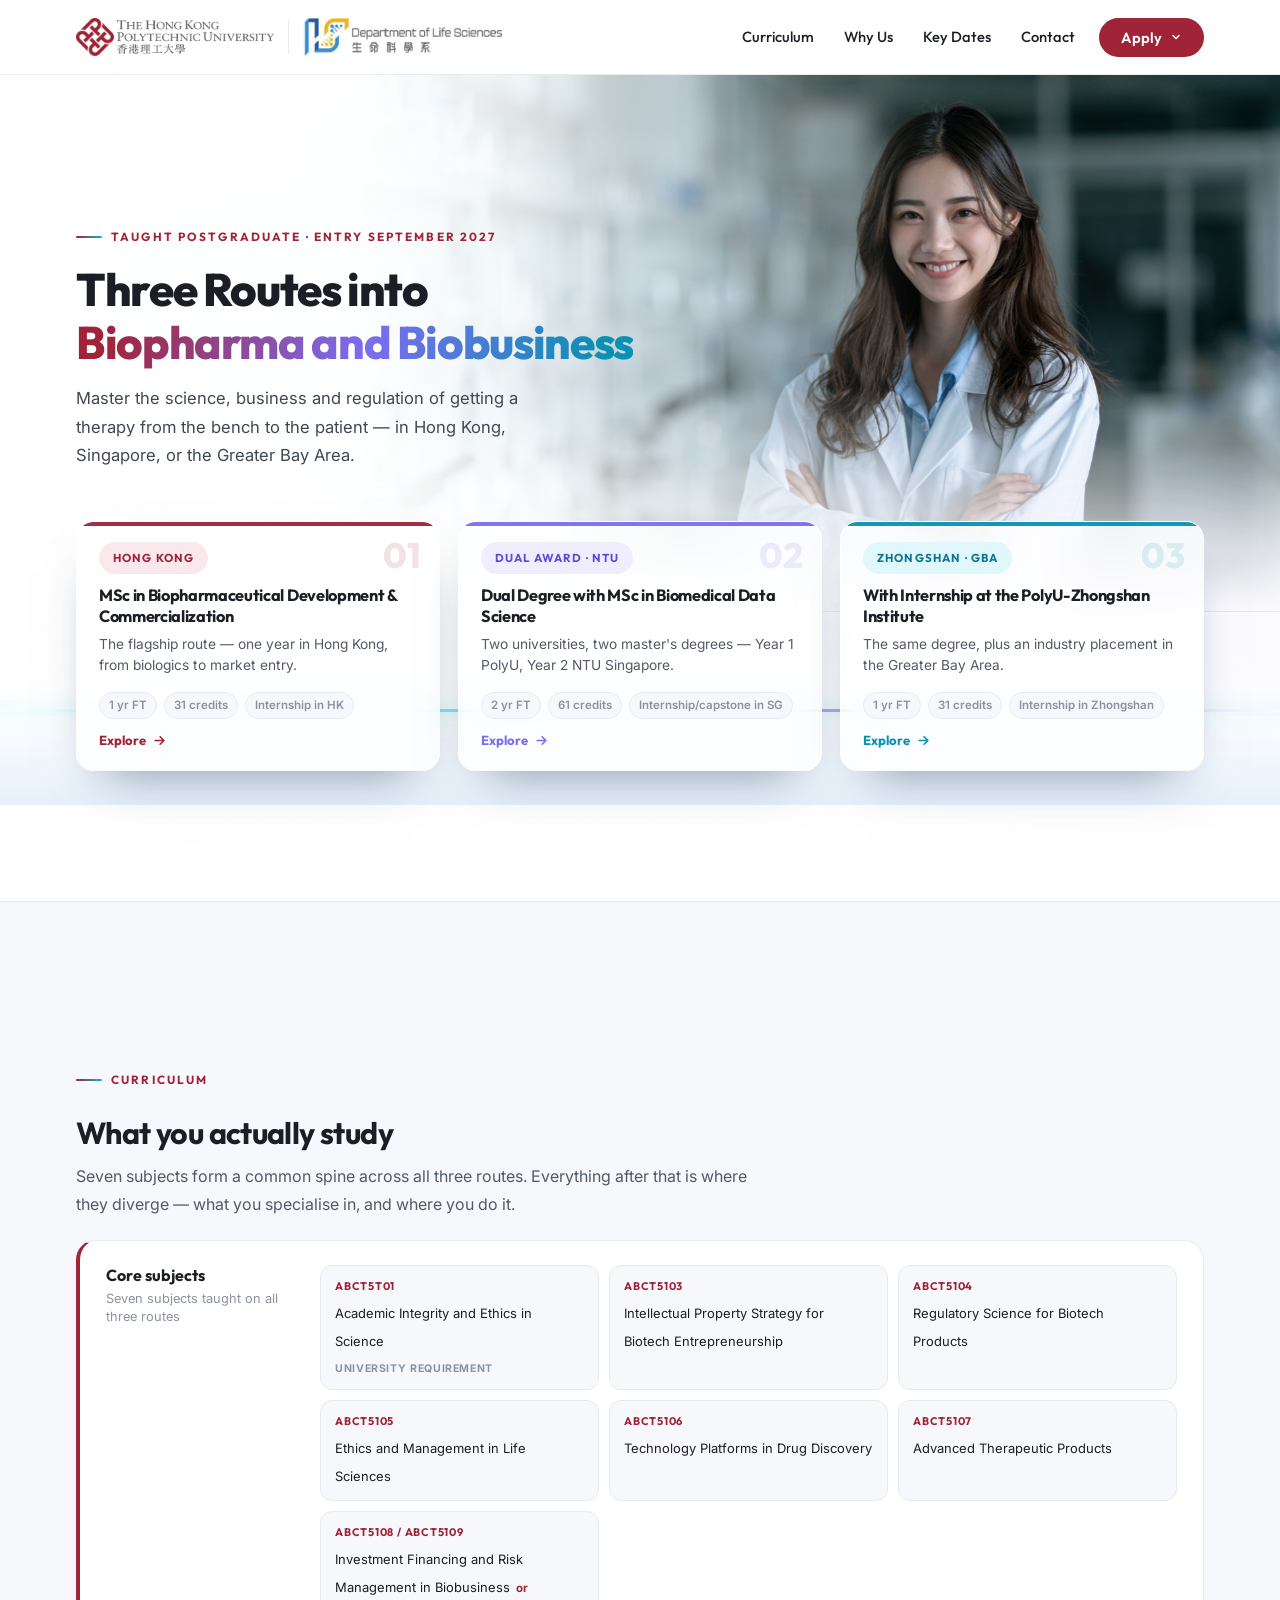
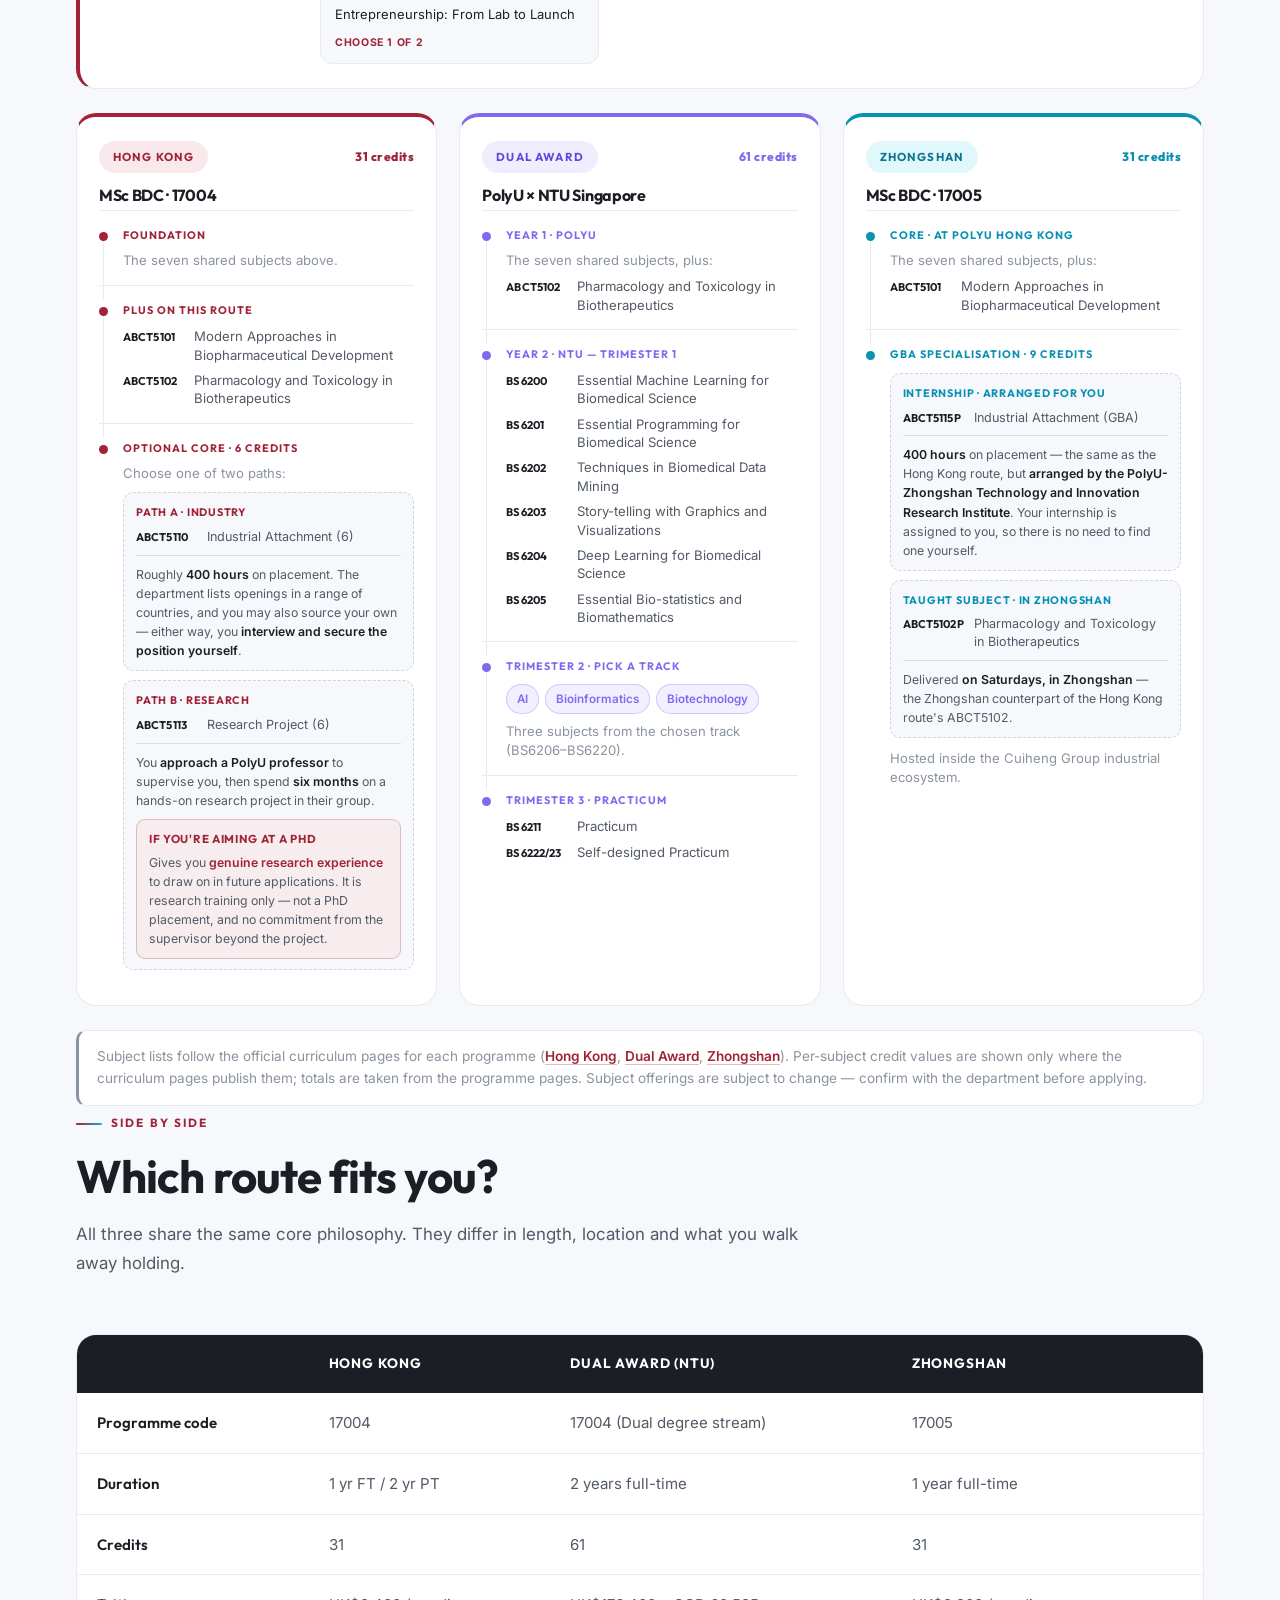
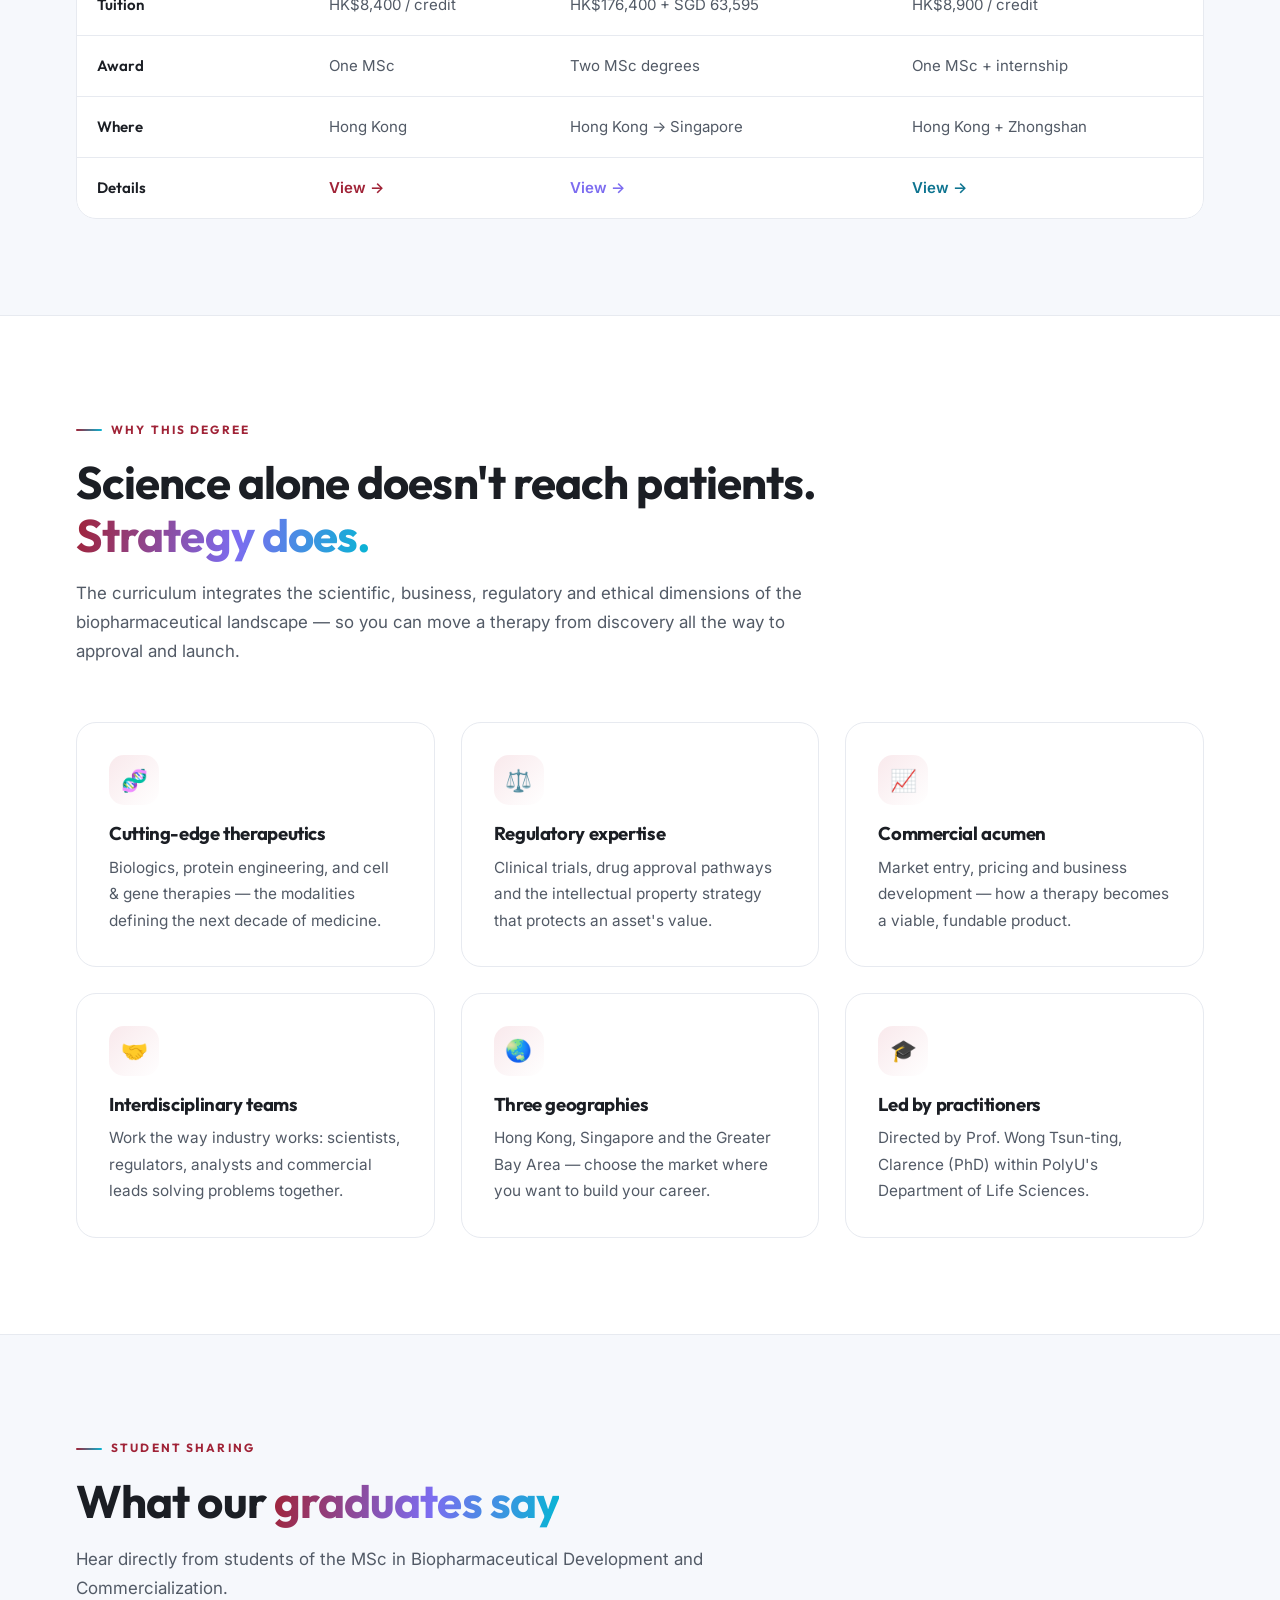
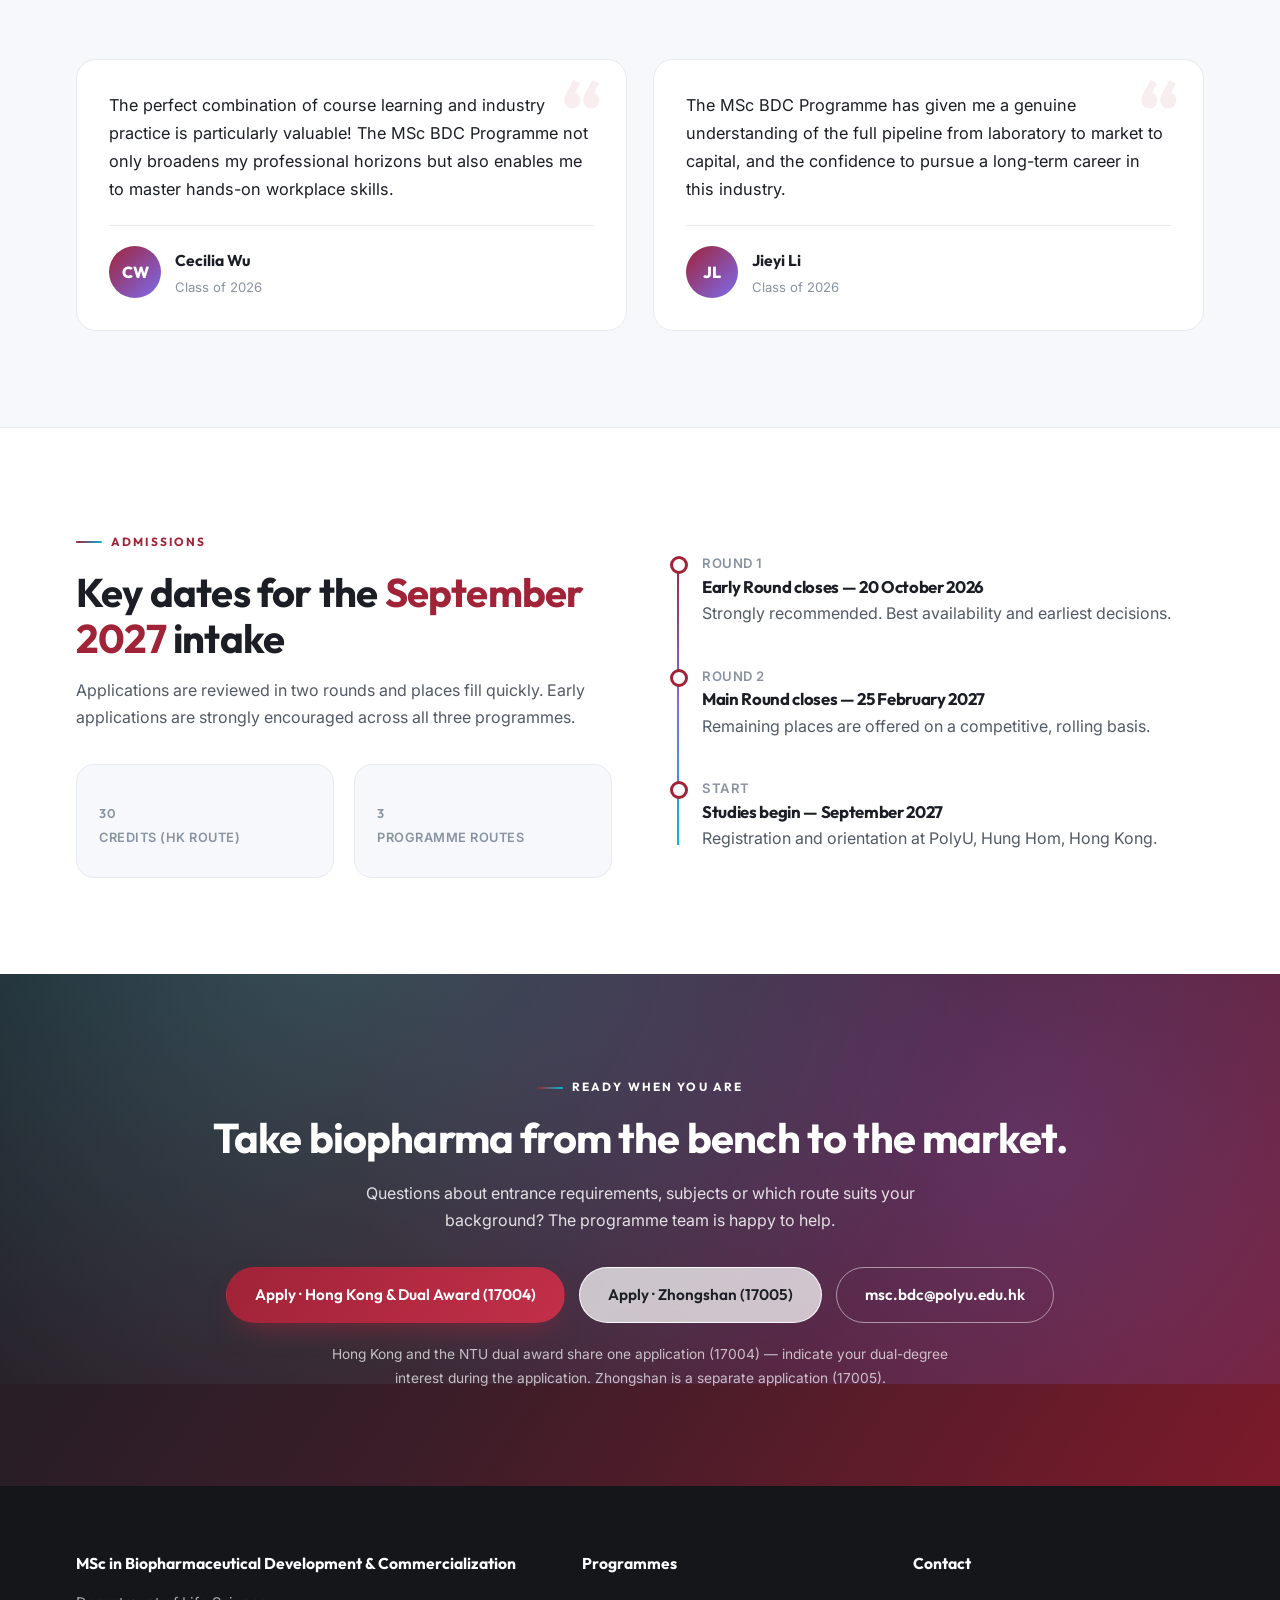
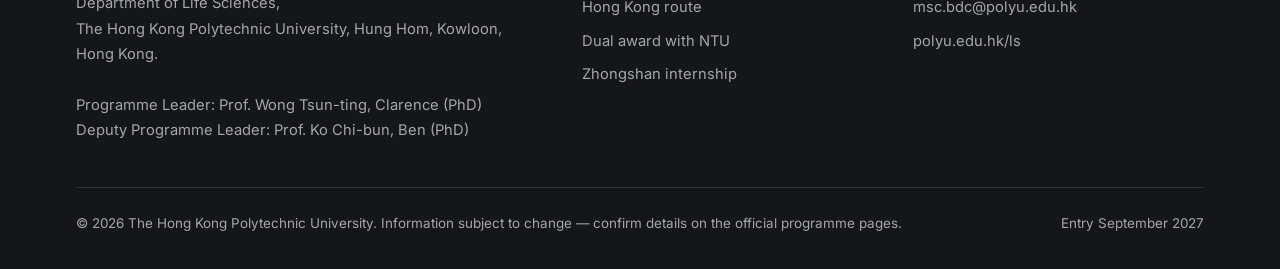
==== index.html @ a771def9 "Add student sharing / testimonials section below Why This Degree" ====
﻿<!DOCTYPE html>
<html lang="en">
<head>
<meta charset="UTF-8" />
<meta name="viewport" content="width=device-width, initial-scale=1.0" />
<title>MSc Biopharmaceutical Development &amp; Commercialization | PolyU</title>
<meta name="description" content="Three Master of Science routes in Biopharmaceutical Development and Commercialization at PolyU — Hong Kong, the NTU Singapore dual award, and the Zhongshan internship stream." />
<link rel="stylesheet" href="assets/theme.css" />
<style>
  /* ============================================================
     PHOTO STAGE — she is the hero; the lab is her real background
     ============================================================ */
  .stage{
    position:relative;overflow:hidden;background:#fff;
    min-height:min(calc(100vh - 74px),900px);
    display:flex;flex-direction:column;justify-content:space-between;
  }

  /* --- the photograph, on a perspective stage ---
     Width-bound rather than height-bound, so she sits back in the frame
     instead of filling it; anchored to the top so her head is never cropped,
     and the lower edge is masked into white where the bench sits. */
  .photo-wrap{position:absolute;inset:0;z-index:0;overflow:hidden;perspective:1500px}
  .photo-inner{
    position:absolute;right:-2%;left:auto;top:0;
    width:72%;min-width:0;                 /* narrower than the stage → she sits back */
    aspect-ratio:1456/816;
    transform-origin:top right;
    /* Two masks intersected: fade out at the bottom AND at the left edge, so
       the photo dissolves into the page instead of showing a cut line.
       mask-composite must be intersect — the default (add) would union them
       and produce no fade at all. */
    -webkit-mask-image:
      linear-gradient(180deg,#000 58%,rgba(0,0,0,0) 100%),
      linear-gradient(90deg,rgba(0,0,0,0) 0%,rgba(0,0,0,.55) 14%,#000 28%);
    -webkit-mask-composite:source-in;
    mask-image:
      linear-gradient(180deg,#000 58%,rgba(0,0,0,0) 100%),
      linear-gradient(90deg,rgba(0,0,0,0) 0%,rgba(0,0,0,.55) 14%,#000 28%);
    mask-composite:intersect;
    will-change:transform;
  }
  .photo{width:100%;height:100%;object-fit:cover;object-position:center top;display:block}

  /* legibility scrims — light on the left where the copy sits */
  .scrim-x{
    position:absolute;inset:0;z-index:1;pointer-events:none;
    background:linear-gradient(96deg,
      rgba(255,255,255,.97) 0%, rgba(255,255,255,.92) 22%,
      rgba(255,255,255,.66) 40%, rgba(255,255,255,.20) 56%,
      rgba(255,255,255,0) 70%);
  }
  .scrim-y{
    position:absolute;left:0;right:0;bottom:0;height:52%;z-index:1;pointer-events:none;
    background:linear-gradient(180deg,rgba(255,255,255,0),rgba(255,255,255,.62) 48%,rgba(255,255,255,.94) 88%);
  }
  /* faint colour wash to tie the photo to the brand palette */
  .tint{
    position:absolute;inset:0;z-index:1;pointer-events:none;mix-blend-mode:multiply;opacity:.30;
    background:radial-gradient(60% 70% at 12% 25%,rgba(103,232,249,.40),transparent 65%),
               radial-gradient(55% 65% at 88% 78%,rgba(124,108,240,.32),transparent 62%);
  }

  /* --- headline, left of frame --- */
  .stage-inner{position:relative;z-index:4;width:100%}
  .stage-head{max-width:670px;padding:48px 0 0}
  .stage-head h1{
    font-size:clamp(1.8rem,3.7vw,2.85rem);font-weight:800;letter-spacing:-.03em;
    animation:riseUp .9s cubic-bezier(.2,.8,.3,1) both;
  }
  .stage-head h1 em{
    font-style:normal;
    background:linear-gradient(100deg,var(--red) 5%,var(--violet) 52%,#0891B2 95%);
    -webkit-background-clip:text;background-clip:text;color:transparent;
  }
  .stage-head p{
    margin-top:16px;max-width:470px;font-size:1.04rem;color:#3F4854;
    animation:riseUp .9s cubic-bezier(.2,.8,.3,1) .12s both;
  }
  .stage-head .kicker{animation:riseUp .9s cubic-bezier(.2,.8,.3,1) both}
  @keyframes riseUp{from{opacity:0;transform:translateY(26px)}to{opacity:1;transform:none}}

  /* --- the bench + the three programmes --- */
  .bench-zone{position:relative;z-index:4;padding-bottom:34px}
  .bench{
    position:absolute;left:-6%;right:-6%;bottom:0;height:96px;z-index:-1;
    background:linear-gradient(180deg,rgba(255,255,255,.55),rgba(226,238,250,.85));
    border-top:1.5px solid rgba(255,255,255,.95);
    backdrop-filter:blur(6px);
  }
  .bench::before{
    content:"";position:absolute;left:0;right:0;top:-1.5px;height:3px;
    background:linear-gradient(90deg,transparent,rgba(103,232,249,.85),rgba(124,108,240,.6),transparent);
    box-shadow:0 0 18px rgba(103,232,249,.6);
  }

  .rail{display:grid;grid-template-columns:repeat(3,1fr);gap:18px}
  .prog{
    position:relative;display:block;padding:20px 22px 18px;border-radius:18px;
    background:rgba(255,255,255,.80);backdrop-filter:blur(18px) saturate(160%);
    border:1.5px solid rgba(255,255,255,.9);
    box-shadow:0 24px 50px -28px rgba(20,45,85,.6);
    transition:transform .38s cubic-bezier(.2,.8,.3,1),box-shadow .38s,border-color .38s,background .38s;
    overflow:hidden;
  }
  .prog::before{content:"";position:absolute;left:0;right:0;top:0;height:4px;background:var(--accent);opacity:.95}
  .prog::after{
    content:"";position:absolute;inset:0;opacity:0;transition:opacity .38s;
    background:radial-gradient(120% 90% at 50% 0%,color-mix(in srgb,var(--accent) 15%,transparent),transparent 70%);
  }
  .prog:hover{transform:translateY(-12px);background:rgba(255,255,255,.97);border-color:var(--accent);box-shadow:0 40px 64px -30px rgba(20,45,85,.65)}
  .prog:hover::after{opacity:1}
  .prog:focus-visible{outline:3px solid var(--accent);outline-offset:3px}
  .prog .no{position:absolute;right:18px;top:16px;font-family:var(--head);font-weight:800;font-size:2.2rem;color:var(--accent);opacity:.13;line-height:1}
  .prog h3{font-size:1.02rem;margin:11px 0 7px;line-height:1.3;position:relative;z-index:2}
  .prog p{font-size:.86rem;color:var(--body);line-height:1.55;position:relative;z-index:2}
  .prog .foot{margin-top:15px;display:flex;align-items:center;justify-content:space-between;gap:10px;flex-wrap:wrap;position:relative;z-index:2}
  .prog .meta{display:flex;gap:7px;flex-wrap:wrap;font-size:.72rem;color:var(--muted);font-weight:600}
  .prog .meta span{background:rgba(246,248,252,.9);border:1px solid var(--line);padding:3px 9px;border-radius:100px}
  .prog .go{display:inline-flex;align-items:center;gap:6px;white-space:nowrap;font-family:var(--head);font-weight:700;font-size:.82rem;color:var(--accent)}
  .prog .go svg{width:15px;height:15px;transition:transform .3s}
  .prog:hover .go svg{transform:translateX(5px)}

  .hint{margin:14px 0 0;font-size:.8rem;color:#6C7684;letter-spacing:.04em}
  .hint b{color:var(--red);font-weight:600}

  /* ---------- below the fold ---------- */
  .band{background:var(--bg-soft);border-top:1px solid var(--line);border-bottom:1px solid var(--line)}
  .cmp{width:100%;border-collapse:separate;border-spacing:0;background:#fff;border:1px solid var(--line);border-radius:var(--radius);overflow:hidden}
  .cmp th,.cmp td{padding:17px 20px;text-align:left;font-size:.94rem;border-bottom:1px solid var(--line)}
  .cmp thead th{background:var(--ink);color:#fff;font-family:var(--head);font-size:.85rem;letter-spacing:.06em;text-transform:uppercase;border-bottom:none}
  .cmp tbody tr:last-child td{border-bottom:none}
  .cmp tbody tr:hover td{background:var(--bg-tint)}
  .cmp td:first-child,.cmp th:first-child{font-family:var(--head);font-weight:600;color:var(--ink)}
  .cmp-scroll{overflow-x:auto;border-radius:var(--radius);-webkit-overflow-scrolling:touch}
  .scroll-hint{display:none;margin-top:10px;font-size:.78rem;color:var(--muted);text-align:right}
  @media(max-width:700px){
    .scroll-hint{display:block}
    .cmp th,.cmp td{padding:12px 14px;font-size:.83rem}
    .cmp thead th{font-size:.7rem}
    /* first column stays put while the rest scrolls, so the row label is
       never lost off-screen — the single biggest fix for a horizontally
       scrolling table on a phone */
    .cmp td:first-child,.cmp th:first-child{
      position:sticky;left:0;z-index:1;
      background:var(--bg-soft);
      box-shadow:2px 0 8px -3px rgba(20,30,60,.18);
    }
    .cmp thead th:first-child{background:var(--ink)}
  }

  /* ---------- curriculum comparison ---------- */
  .curr-head{margin:64px 0 22px;max-width:700px}
  .curr-head h3{font-size:clamp(1.4rem,2.6vw,1.9rem);margin-top:10px}
  .curr-head p{margin-top:12px;color:var(--body);font-size:1rem}

  .spine{
    background:#fff;border:1px solid var(--line);border-left:4px solid var(--red);
    border-radius:var(--radius);padding:24px 26px;margin-bottom:24px;
    display:grid;grid-template-columns:190px 1fr;gap:24px;align-items:start;
  }
  .spine-label b{display:block;font-family:var(--head);font-size:1rem;color:var(--ink);line-height:1.25}
  .spine-label span{display:block;margin-top:5px;font-size:.8rem;color:var(--muted);line-height:1.4}
  .chips{display:grid;grid-template-columns:repeat(3,1fr);gap:10px}
  .chip{background:var(--bg-soft);border:1px solid var(--line);border-radius:12px;padding:11px 14px;transition:.22s}
  .chip:hover{border-color:var(--red);background:#fff}
  .chip b{display:block;font-family:var(--head);font-size:.69rem;letter-spacing:.07em;color:var(--red);margin-bottom:3px}
  .chip span{font-size:.81rem;line-height:1.4;color:var(--ink)}
  .chip i{display:block;margin-top:6px;font-style:normal;font-size:.66rem;font-weight:700;letter-spacing:.06em;text-transform:uppercase;color:var(--muted)}
  .chip i.pick{color:var(--red)}
  .chip .or{font-style:normal;font-weight:700;color:var(--red);font-size:.72rem;letter-spacing:.03em;margin:0 2px}

  .curr{display:grid;grid-template-columns:repeat(3,1fr);gap:22px}
  .currcol{
    background:#fff;border:1px solid var(--line);border-top:4px solid var(--c);
    border-radius:var(--radius);padding:24px 22px 20px;display:flex;flex-direction:column;
    transition:transform .35s cubic-bezier(.2,.8,.3,1),box-shadow .35s;
  }
  .currcol:hover{transform:translateY(-4px);box-shadow:var(--shadow)}
  .currcol .top{display:flex;align-items:center;justify-content:space-between;gap:10px}
  .currcol .cr{font-family:var(--head);font-weight:800;font-size:.76rem;color:var(--c);letter-spacing:.04em;white-space:nowrap}
  .currcol h4{font-size:1rem;margin:12px 0 4px;line-height:1.3}

  .blk{position:relative;padding:15px 0 15px 24px;border-top:1px solid var(--line)}
  .blk:first-of-type{border-top:none;padding-top:16px}
  .blk::before{content:"";position:absolute;left:0;top:21px;width:9px;height:9px;border-radius:50%;background:var(--c);z-index:2}
  .blk::after{content:"";position:absolute;left:4px;top:30px;bottom:-15px;width:1px;background:var(--line)}
  .blk:last-of-type::after{display:none}
  .blk .tag{display:block;font-family:var(--head);font-size:.68rem;font-weight:700;letter-spacing:.09em;text-transform:uppercase;color:var(--c);margin-bottom:7px}
  .blk .muted{font-size:.82rem;color:var(--muted);line-height:1.45}

  .subj{list-style:none;display:flex;flex-direction:column;gap:7px}
  .subj li{font-size:.82rem;line-height:1.4;color:var(--body);display:flex;gap:9px;align-items:baseline}
  .subj li code{font-family:var(--head);font-weight:700;font-size:.7rem;color:var(--ink);flex:none;min-width:62px;letter-spacing:.01em}
  .subj li .sub{display:block;margin-top:4px;font-size:.75rem;line-height:1.45;color:var(--muted)}
  .subj li .sub b{color:var(--c);font-weight:700}

  .opt{background:var(--bg-soft);border:1px dashed #CBD5E4;border-radius:10px;padding:10px 12px;margin-top:9px}
  .opt em{display:block;font-style:normal;font-family:var(--head);font-weight:700;font-size:.68rem;letter-spacing:.07em;text-transform:uppercase;color:var(--c);margin-bottom:6px}
  .opt .subj li{font-size:.79rem}
  .optinfo{
    margin-top:9px;padding-top:9px;border-top:1px solid rgba(203,213,228,.7);
    font-size:.77rem;line-height:1.55;color:var(--body);
  }
  .optinfo b{color:var(--ink);font-weight:600}
  /* highlighted callout inside an option box */
  .optinfo.phd{
    border-top:none;margin-top:9px;padding:10px 12px;border-radius:9px;
    background:color-mix(in srgb,var(--c) 8%,#fff);
    border:1px solid color-mix(in srgb,var(--c) 26%,transparent);
  }
  .optinfo.phd b{color:var(--c)}
  .optinfo.phd .lead-in{
    display:block;font-family:var(--head);font-weight:700;font-size:.72rem;
    letter-spacing:.06em;text-transform:uppercase;color:var(--c);margin-bottom:5px;
  }

  .track{display:flex;flex-wrap:wrap;gap:6px;margin-top:8px}
  .track span{font-size:.73rem;font-weight:600;padding:4px 10px;border-radius:100px;background:color-mix(in srgb,var(--c) 10%,#fff);border:1px solid color-mix(in srgb,var(--c) 30%,transparent);color:var(--c)}

  .src-note{
    margin-top:24px;font-size:.85rem;color:var(--muted);line-height:1.6;
    background:#fff;border:1px solid var(--line);border-left:3px solid var(--muted);
    border-radius:10px;padding:15px 18px;
  }
  .src-note a{color:var(--red);font-weight:600;border-bottom:1px solid rgba(160,35,55,.3)}
  .src-note a:hover{border-bottom-color:var(--red)}

  @media(max-width:980px){
    .curr{grid-template-columns:1fr}
    .spine{grid-template-columns:1fr;gap:16px}
    .chips{grid-template-columns:repeat(2,1fr)}
  }
  @media(max-width:560px){
    .chips{grid-template-columns:1fr}
    .spine{padding:20px 18px}
    .currcol{padding:20px 18px 18px}
  }

  /* On narrow screens the stage grows tall as the cards stack, so the photo
     stops being a full background and becomes a banner band at the top,
     with the copy and cards flowing beneath it on white. */
  @media(max-width:900px){
    /* .stage inherits the generic "section{padding:96px 0}" rule, which the
       desktop layout never needed to override because .photo-wrap spans the
       full height there. On mobile .photo-wrap becomes a fixed-height band
       and .stage-head's own padding-top:calc(54vh + 20px) is tuned to sit
       flush under it — the inherited 96px padding-top just adds a stray gap
       on top of that math, so it's zeroed here (mobile-only; desktop untouched). */
    .stage{min-height:0;background:#fff;padding-top:0;padding-bottom:12px;display:block}
    .photo-wrap{inset:0 0 auto 0;height:54vh}
    .photo-inner{width:auto;min-width:0;height:100%;right:-29%;left:auto;top:0}  /* keeps her face centred */
    .tint{height:54vh;opacity:.22}
    .scrim-x{
      height:54vh;
      background:linear-gradient(180deg,
        rgba(255,255,255,.42) 0%, rgba(255,255,255,.10) 26%,
        rgba(255,255,255,.55) 74%, rgba(255,255,255,.96) 94%, #fff 100%);
    }
    .scrim-y{display:none}
    .stage-head{max-width:none;padding-top:calc(54vh + 20px)}
    .stage-head p{max-width:none}
    .bench-zone{padding-top:26px}
    .bench{display:none}
    .rail{grid-template-columns:1fr;gap:14px}
  }
  @media(max-width:560px){
    .photo-wrap{height:46vh}
    .tint,.scrim-x{height:46vh}
    .stage-head{padding-top:calc(46vh + 18px)}
    .photo-inner{right:-31%}
  }

  /* ---------- student sharing / testimonials ---------- */
  .testi{
    background:#fff;border:1px solid var(--line);border-radius:var(--radius);
    padding:32px;position:relative;overflow:hidden;
    transition:transform .35s cubic-bezier(.2,.8,.3,1),box-shadow .35s;
  }
  .testi:hover{transform:translateY(-6px);box-shadow:var(--shadow)}
  .testi-quote{
    position:absolute;top:10px;right:24px;font-family:var(--head);font-size:5rem;font-weight:800;
    line-height:1;color:var(--red);opacity:.08;pointer-events:none;
  }
  .testi blockquote{
    position:relative;z-index:1;margin:0;font-size:1.02rem;line-height:1.7;color:var(--ink);font-style:normal;
  }
  .testi figcaption{
    margin:22px 0 0;padding-top:20px;border-top:1px solid var(--line);
    display:flex;align-items:center;gap:14px;
  }
  .testi .avatar{
    width:52px;height:52px;border-radius:50%;flex:none;overflow:hidden;
    display:grid;place-items:center;font-family:var(--head);font-weight:800;font-size:1rem;color:#fff;
    background:linear-gradient(135deg,var(--red),var(--violet));
  }
  .testi .avatar img{width:100%;height:100%;object-fit:cover;display:block}
  .testi .who b{display:block;font-family:var(--head);font-size:.98rem;color:var(--ink);font-weight:700}
  .testi .who small{display:block;font-size:.82rem;color:var(--muted);margin-top:2px}
  @media(max-width:480px){
    .testi{padding:24px 20px}
    .testi-quote{font-size:3.6rem}
  }
</style>
</head>
<body>

<!-- ================= NAV ================= -->
<header class="nav">
  <div class="wrap nav-inner">
    <div class="brand">
      <a href="https://www.polyu.edu.hk/" target="_blank" rel="noopener"
         aria-label="The Hong Kong Polytechnic University homepage">
        <img class="logo" src="assets/polyu-logo.png"
             alt="The Hong Kong Polytechnic University 香港理工大學"
             onerror="this.style.display='none';this.nextElementSibling.style.display='block'" />
        <span class="logo-fb" style="display:none">The Hong Kong<br>Polytechnic University</span>
      </a>
      <span class="rule-v"></span>
      <a class="ls-link" href="https://www.polyu.edu.hk/ls/" target="_blank" rel="noopener"
         aria-label="Department of Life Sciences homepage">
        <img class="logo-ls" src="assets/LS.png" alt="Department of Life Sciences 生命科學系"
             onerror="this.style.display='none';this.nextElementSibling.style.display='block'" />
        <span class="logo-fb" style="display:none">Department of<br>Life Sciences</span>
      </a>
    </div>
    <button class="burger" aria-label="Toggle menu" aria-expanded="false"><span></span><span></span><span></span></button>
    <nav class="nav-links">
      <a href="#compare">Curriculum</a>
      <a href="#programmes">Why Us</a>
      <a href="#dates">Key Dates</a>
      <a href="#contact">Contact</a>
      <div class="apply-wrap">
        <button class="apply-btn" aria-haspopup="true" aria-expanded="false">Apply
          <svg class="caret" width="12" height="12" viewBox="0 0 24 24" fill="none" stroke="currentColor" stroke-width="3" stroke-linecap="round" stroke-linejoin="round"><path d="M6 9l6 6 6-6"/></svg>
        </button>
        <div class="apply-menu">
          <div class="hd">Choose a programme to apply for</div>
          <a href="https://www.polyu.edu.hk/study/pg/tpg/2027/17004-mft-mpt" target="_blank" rel="noopener" style="--ac:#A02337">
            <b>Hong Kong</b>
            <span>The flagship one-year MSc, full-time or part-time.</span>
            <span class="code">17004 · MFT / MPT</span>
          </a>
          <a href="https://www.polyu.edu.hk/study/pg/tpg/2027/17004-mft-mpt" target="_blank" rel="noopener" style="--ac:#7C6CF0">
            <b>Dual Award with NTU Singapore</b>
            <span>Applied for under 17004 — state your interest in the dual degree during application.</span>
            <span class="code">17004 · Dual degree stream</span>
          </a>
          <a href="https://www.polyu.edu.hk/study/pg/tpg/2027/17005" target="_blank" rel="noopener" style="--ac:#0891B2">
            <b>Zhongshan internship</b>
            <span>Internship in the Greater Bay Area via the PolyU-Zhongshan Institute.</span>
            <span class="code">17005 · MFT</span>
          </a>
        </div>
      </div>
    </nav>
  </div>
</header>

<!-- ================= PHOTO STAGE ================= -->
<section class="stage">
  <div class="photo-wrap">
    <div class="photo-inner par-photo" id="photoLayer">
      <img class="photo" src="assets/scientist.png"
           alt="A scientist in a lab coat standing in a bright research laboratory" />
    </div>
  </div>
  <div class="tint"></div>
  <div class="scrim-x"></div>
  <div class="scrim-y"></div>

  <div class="wrap stage-inner">
    <div class="stage-head">
      <span class="kicker">Taught Postgraduate · Entry September 2027</span>
      <h1>Three Routes into<br><em>Biopharma and Biobusiness</em></h1>
      <p>Master the science, business and regulation of getting a therapy from the bench to the patient — in Hong Kong, Singapore, or the Greater Bay Area.</p>
    </div>
  </div>

  <div class="wrap stage-inner bench-zone">
    <div class="bench" aria-hidden="true"></div>
    <div class="rail">
      <a class="prog rv" data-d="1" href="programs/standard.html" style="--accent:#A02337">
        <span class="no">01</span>
        <span class="pill pill-red">Hong Kong</span>
        <h3>MSc in Biopharmaceutical Development &amp; Commercialization</h3>
        <p>The flagship route — one year in Hong Kong, from biologics to market entry.</p>
        <div class="foot">
          <div class="meta"><span>1 yr FT</span><span>31 credits</span><span>Internship in HK</span></div>
          <span class="go">Explore
            <svg viewBox="0 0 24 24" fill="none" stroke="currentColor" stroke-width="2.6" stroke-linecap="round" stroke-linejoin="round"><path d="M5 12h14M13 6l6 6-6 6"/></svg>
          </span>
        </div>
      </a>

      <a class="prog rv" data-d="2" href="programs/dual-award.html" style="--accent:#7C6CF0">
        <span class="no">02</span>
        <span class="pill pill-violet">Dual Award · NTU</span>
        <h3>Dual Degree with MSc in Biomedical Data Science</h3>
        <p>Two universities, two master's degrees — Year 1 PolyU, Year 2 NTU Singapore.</p>
        <div class="foot">
          <div class="meta"><span>2 yr FT</span><span>61 credits</span><span>Internship/capstone in SG</span></div>
          <span class="go">Explore
            <svg viewBox="0 0 24 24" fill="none" stroke="currentColor" stroke-width="2.6" stroke-linecap="round" stroke-linejoin="round"><path d="M5 12h14M13 6l6 6-6 6"/></svg>
          </span>
        </div>
      </a>

      <a class="prog rv" data-d="3" href="programs/zhongshan.html" style="--accent:#0891B2">
        <span class="no">03</span>
        <span class="pill pill-cyan">Zhongshan · GBA</span>
        <h3>With Internship at the PolyU-Zhongshan Institute</h3>
        <p>The same degree, plus an industry placement in the Greater Bay Area.</p>
        <div class="foot">
          <div class="meta"><span>1 yr FT</span><span>31 credits</span><span>Internship in Zhongshan</span></div>
          <span class="go">Explore
            <svg viewBox="0 0 24 24" fill="none" stroke="currentColor" stroke-width="2.6" stroke-linecap="round" stroke-linejoin="round"><path d="M5 12h14M13 6l6 6-6 6"/></svg>
          </span>
        </div>
      </a>
    </div>
  </div>
</section>

<!-- ================= COMPARE ================= -->
<section id="compare" class="band">
  <div class="wrap">
    <!-- ============ CURRICULUM COMPARISON (moved above the table) ============ -->
    <div class="curr-head rv">
      <span class="kicker">Curriculum</span>
      <h3>What you actually study</h3>
      <p>Seven subjects form a common spine across all three routes. Everything after that is where they diverge — what you specialise in, and where you do it.</p>
    </div>

    <div class="spine rv">
      <div class="spine-label">
        <b>Core subjects</b>
        <span>Seven subjects taught on all three routes</span>
      </div>
      <div class="chips">
        <div class="chip"><b>ABCT5T01</b><span>Academic Integrity and Ethics in Science</span><i>University requirement</i></div>
        <div class="chip"><b>ABCT5103</b><span>Intellectual Property Strategy for Biotech Entrepreneurship</span></div>
        <div class="chip"><b>ABCT5104</b><span>Regulatory Science for Biotech Products</span></div>
        <div class="chip"><b>ABCT5105</b><span>Ethics and Management in Life Sciences</span></div>
        <div class="chip"><b>ABCT5106</b><span>Technology Platforms in Drug Discovery</span></div>
        <div class="chip"><b>ABCT5107</b><span>Advanced Therapeutic Products</span></div>
        <div class="chip">
          <b>ABCT5108 / ABCT5109</b>
          <span>Investment Financing and Risk Management in Biobusiness <em class="or">or</em> Entrepreneurship: From Lab to Launch</span>
          <i class="pick">Choose 1 of 2</i>
        </div>
      </div>
    </div>

    <div class="curr">
      <!-- ---------- Hong Kong ---------- -->
      <article class="currcol rv" data-d="1" style="--c:#A02337">
        <div class="top"><span class="pill pill-red">Hong Kong</span><span class="cr">31 credits</span></div>
        <h4>MSc BDC · 17004</h4>

        <div class="blk">
          <span class="tag">Foundation</span>
          <p class="muted">The seven shared subjects above.</p>
        </div>

        <div class="blk">
          <span class="tag">Plus on this route</span>
          <ul class="subj">
            <li><code>ABCT5101</code><span>Modern Approaches in Biopharmaceutical Development</span></li>
            <li><code>ABCT5102</code><span>Pharmacology and Toxicology in Biotherapeutics</span></li>
          </ul>
        </div>

        <div class="blk">
          <span class="tag">Optional core · 6 credits</span>
          <p class="muted">Choose one of two paths:</p>
          <div class="opt">
            <em>Path A · industry</em>
            <ul class="subj">
              <li><code>ABCT5110</code><span>Industrial Attachment (6)</span></li>
            </ul>
            <p class="optinfo">Roughly <b>400 hours</b> on placement. The department lists openings in a range of countries, and you may also source your own — either way, you <b>interview and secure the position yourself</b>.</p>
          </div>
          <div class="opt">
            <em>Path B · research</em>
            <ul class="subj">
              <li><code>ABCT5113</code><span>Research Project (6)</span></li>
            </ul>
            <p class="optinfo">You <b>approach a PolyU professor</b> to supervise you, then spend <b>six months</b> on a hands-on research project in their group.</p>
            <p class="optinfo phd">
              <span class="lead-in">If you're aiming at a PhD</span>
              Gives you <b>genuine research experience</b> to draw on in future applications. It is research training only — not a PhD placement, and no commitment from the supervisor beyond the project.
            </p>
          </div>
        </div>
      </article>

      <!-- ---------- Dual award ---------- -->
      <article class="currcol rv" data-d="2" style="--c:#7C6CF0">
        <div class="top"><span class="pill pill-violet">Dual Award</span><span class="cr">61 credits</span></div>
        <h4>PolyU × NTU Singapore</h4>

        <div class="blk">
          <span class="tag">Year 1 · PolyU</span>
          <p class="muted">The seven shared subjects, plus:</p>
          <ul class="subj" style="margin-top:7px">
            <li><code>ABCT5102</code><span>Pharmacology and Toxicology in Biotherapeutics</span></li>
          </ul>
        </div>

        <div class="blk">
          <span class="tag">Year 2 · NTU — Trimester 1</span>
          <ul class="subj">
            <li><code>BS6200</code><span>Essential Machine Learning for Biomedical Science</span></li>
            <li><code>BS6201</code><span>Essential Programming for Biomedical Science</span></li>
            <li><code>BS6202</code><span>Techniques in Biomedical Data Mining</span></li>
            <li><code>BS6203</code><span>Story-telling with Graphics and Visualizations</span></li>
            <li><code>BS6204</code><span>Deep Learning for Biomedical Science</span></li>
            <li><code>BS6205</code><span>Essential Bio-statistics and Biomathematics</span></li>
          </ul>
        </div>

        <div class="blk">
          <span class="tag">Trimester 2 · pick a track</span>
          <div class="track"><span>AI</span><span>Bioinformatics</span><span>Biotechnology</span></div>
          <p class="muted" style="margin-top:8px">Three subjects from the chosen track (BS6206–BS6220).</p>
        </div>

        <div class="blk">
          <span class="tag">Trimester 3 · practicum</span>
          <ul class="subj">
            <li><code>BS6211</code><span>Practicum</span></li>
            <li><code>BS6222/23</code><span>Self-designed Practicum</span></li>
          </ul>
        </div>
      </article>

      <!-- ---------- Zhongshan ---------- -->
      <article class="currcol rv" data-d="3" style="--c:#0891B2">
        <div class="top"><span class="pill pill-cyan">Zhongshan</span><span class="cr">31 credits</span></div>
        <h4>MSc BDC · 17005</h4>

        <div class="blk">
          <span class="tag">Core · at PolyU Hong Kong</span>
          <p class="muted">The seven shared subjects, plus:</p>
          <ul class="subj" style="margin-top:7px">
            <li><code>ABCT5101</code><span>Modern Approaches in Biopharmaceutical Development</span></li>
          </ul>
        </div>

        <div class="blk">
          <span class="tag">GBA specialisation · 9 credits</span>
          <div class="opt">
            <em>Internship · arranged for you</em>
            <ul class="subj">
              <li><code>ABCT5115P</code><span>Industrial Attachment (GBA)</span></li>
            </ul>
            <p class="optinfo"><b>400 hours</b> on placement — the same as the Hong Kong route, but <b>arranged by the PolyU-Zhongshan Technology and Innovation Research Institute</b>. Your internship is assigned to you, so there is no need to find one yourself.</p>
          </div>
          <div class="opt">
            <em>Taught subject · in Zhongshan</em>
            <ul class="subj">
              <li><code>ABCT5102P</code><span>Pharmacology and Toxicology in Biotherapeutics</span></li>
            </ul>
            <p class="optinfo">Delivered <b>on Saturdays, in Zhongshan</b> — the Zhongshan counterpart of the Hong Kong route's ABCT5102.</p>
          </div>
          <p class="muted" style="margin-top:11px">Hosted inside the Cuiheng Group industrial ecosystem.</p>
        </div>
      </article>
    </div>

    <p class="src-note rv">
      Subject lists follow the official curriculum pages for each programme
      (<a href="https://www.polyu.edu.hk/ls/study/taught-postgraduate-programmes/master-of-science-in-biopharmaceutical-development-and-commercialization/curriculum/" target="_blank" rel="noopener">Hong Kong</a>,
      <a href="https://www.polyu.edu.hk/ls/study/taught-postgraduate-programmes/master-of-science-in-biopharmaceutical-development-and-commercialization-dual-award/curriculum/" target="_blank" rel="noopener">Dual Award</a>,
      <a href="https://www.polyu.edu.hk/ls/study/taught-postgraduate-programmes/master-of-science-in-biopharmaceutical-development-and-commercialization-zhongshan/curriculum/" target="_blank" rel="noopener">Zhongshan</a>).
      Per-subject credit values are shown only where the curriculum pages publish them; totals are taken from the programme pages. Subject offerings are subject to change — confirm with the department before applying.
    </p>

    <div class="sec-head rv">
      <span class="kicker">Side by side</span>
      <h2>Which route fits you?</h2>
      <p>All three share the same core philosophy. They differ in length, location and what you walk away holding.</p>
    </div>
    <div class="cmp-scroll rv">
      <table class="cmp">
        <thead>
          <tr><th>&nbsp;</th><th>Hong Kong</th><th>Dual Award (NTU)</th><th>Zhongshan</th></tr>
        </thead>
        <tbody>
          <tr><td>Programme code</td><td>17004</td><td>17004 (Dual degree stream)</td><td>17005</td></tr>
          <tr><td>Duration</td><td>1 yr FT / 2 yr PT</td><td>2 years full-time</td><td>1 year full-time</td></tr>
          <tr><td>Credits</td><td>31</td><td>61</td><td>31</td></tr>
          <tr><td>Tuition</td><td>HK$8,400 / credit</td><td>HK$176,400 + SGD 63,595</td><td>HK$8,900 / credit</td></tr>
          <tr><td>Award</td><td>One MSc</td><td>Two MSc degrees</td><td>One MSc + internship</td></tr>
          <tr><td>Where</td><td>Hong Kong</td><td>Hong Kong → Singapore</td><td>Hong Kong + Zhongshan</td></tr>
          <tr>
            <td>Details</td>
            <td><a href="programs/standard.html" style="color:var(--red);font-weight:600">View →</a></td>
            <td><a href="programs/dual-award.html" style="color:var(--violet);font-weight:600">View →</a></td>
            <td><a href="programs/zhongshan.html" style="color:#0E7490;font-weight:600">View →</a></td>
          </tr>
        </tbody>
      </table>
    </div>
    <p class="scroll-hint">Swipe left for Dual Award &amp; Zhongshan →</p>

  </div>
</section>

<!-- ================= WHY ================= -->
<section id="programmes">
  <div class="wrap">
    <div class="sec-head rv">
      <span class="kicker">Why this degree</span>
      <h2>Science alone doesn't reach patients. <em>Strategy does.</em></h2>
      <p>The curriculum integrates the scientific, business, regulatory and ethical dimensions of the biopharmaceutical landscape — so you can move a therapy from discovery all the way to approval and launch.</p>
    </div>
    <div class="grid g3">
      <div class="card rv" data-d="1"><div class="ico">🧬</div><h3>Cutting-edge therapeutics</h3><p>Biologics, protein engineering, and cell &amp; gene therapies — the modalities defining the next decade of medicine.</p></div>
      <div class="card rv" data-d="2"><div class="ico">⚖️</div><h3>Regulatory expertise</h3><p>Clinical trials, drug approval pathways and the intellectual property strategy that protects an asset's value.</p></div>
      <div class="card rv" data-d="3"><div class="ico">📈</div><h3>Commercial acumen</h3><p>Market entry, pricing and business development — how a therapy becomes a viable, fundable product.</p></div>
      <div class="card rv" data-d="1"><div class="ico">🤝</div><h3>Interdisciplinary teams</h3><p>Work the way industry works: scientists, regulators, analysts and commercial leads solving problems together.</p></div>
      <div class="card rv" data-d="2"><div class="ico">🌏</div><h3>Three geographies</h3><p>Hong Kong, Singapore and the Greater Bay Area — choose the market where you want to build your career.</p></div>
      <div class="card rv" data-d="3"><div class="ico">🎓</div><h3>Led by practitioners</h3><p>Directed by Prof. Wong Tsun-ting, Clarence (PhD) within PolyU's Department of Life Sciences.</p></div>
    </div>
  </div>
</section>

<!-- ================= STUDENT SHARING ================= -->
<section id="students" class="band">
  <div class="wrap">
    <div class="sec-head rv">
      <span class="kicker">Student Sharing</span>
      <h2>What our <em>graduates say</em></h2>
      <p>Hear directly from students of the MSc in Biopharmaceutical Development and Commercialization.</p>
    </div>
    <div class="grid g2">
      <figure class="testi rv" data-d="1">
        <span class="testi-quote" aria-hidden="true">&ldquo;</span>
        <blockquote>The perfect combination of course learning and industry practice is particularly valuable! The MSc BDC Programme not only broadens my professional horizons but also enables me to master hands-on workplace skills.</blockquote>
        <figcaption>
          <span class="avatar" aria-hidden="true">CW</span>
          <span class="who">
            <b>Cecilia Wu</b>
            <small>Class of 2026</small>
          </span>
        </figcaption>
      </figure>
      <figure class="testi rv" data-d="2">
        <span class="testi-quote" aria-hidden="true">&ldquo;</span>
        <blockquote>The MSc BDC Programme has given me a genuine understanding of the full pipeline from laboratory to market to capital, and the confidence to pursue a long-term career in this industry.</blockquote>
        <figcaption>
          <span class="avatar" aria-hidden="true">JL</span>
          <span class="who">
            <b>Jieyi Li</b>
            <small>Class of 2026</small>
          </span>
        </figcaption>
      </figure>
    </div>
  </div>
</section>

<!-- ================= DATES ================= -->
<section id="dates">
  <div class="wrap">
    <div class="grid g2" style="align-items:center;gap:56px">
      <div class="rv">
        <span class="kicker">Admissions</span>
        <h2 style="font-size:clamp(1.8rem,3.6vw,2.5rem)">Key dates for the <em style="font-style:normal;color:var(--red)">September 2027</em> intake</h2>
        <p style="margin-top:16px">Applications are reviewed in two rounds and places fill quickly. Early applications are strongly encouraged across all three programmes.</p>
        <div class="stats" style="grid-template-columns:repeat(2,1fr);margin-top:32px">
          <div class="stat"><b><span data-count="31">31</span></b><span>Credits (HK route)</span></div>
          <div class="stat"><b><span data-count="3">3</span></b><span>Programme routes</span></div>
        </div>
      </div>
      <div class="rv" data-d="2">
        <div class="tl">
          <div class="item"><span>Round 1</span><h4>Early Round closes — 20 October 2026</h4><p>Strongly recommended. Best availability and earliest decisions.</p></div>
          <div class="item"><span>Round 2</span><h4>Main Round closes — 25 February 2027</h4><p>Remaining places are offered on a competitive, rolling basis.</p></div>
          <div class="item"><span>Start</span><h4>Studies begin — September 2027</h4><p>Registration and orientation at PolyU, Hung Hom, Hong Kong.</p></div>
        </div>
      </div>
    </div>
  </div>
</section>

<!-- ================= CTA ================= -->
<section class="cta" id="contact">
  <div class="wrap">
    <span class="kicker" style="color:#fff">Ready when you are</span>
    <h2>Take biopharma from the bench to the market.</h2>
    <p>Questions about entrance requirements, subjects or which route suits your background? The programme team is happy to help.</p>
    <div class="btns">
      <a class="btn btn-red" href="https://www.polyu.edu.hk/study/pg/tpg/2027/17004-mft-mpt" target="_blank" rel="noopener">Apply · Hong Kong &amp; Dual Award (17004)</a>
      <a class="btn btn-glass" href="https://www.polyu.edu.hk/study/pg/tpg/2027/17005" target="_blank" rel="noopener">Apply · Zhongshan (17005)</a>
      <a class="btn btn-ghost-w" href="mailto:msc.bdc@polyu.edu.hk" style="border-color:rgba(255,255,255,.5);color:#fff">msc.bdc@polyu.edu.hk</a>
    </div>
    <p style="margin:20px auto 0;max-width:620px;font-size:.86rem;color:rgba(255,255,255,.7)">
      Hong Kong and the NTU dual award share one application (17004) — indicate your dual-degree interest during the application. Zhongshan is a separate application (17005).
    </p>
  </div>
</section>

<!-- ================= FOOTER ================= -->
<footer>
  <div class="wrap">
    <div class="cols">
      <div>
        <b>MSc in Biopharmaceutical Development &amp; Commercialization</b>
        Department of Life Sciences,<br>
        The Hong Kong Polytechnic University, Hung Hom, Kowloon, Hong Kong.<br><br>
        Programme Leader: Prof. Wong Tsun-ting, Clarence (PhD)<br>Deputy Programme Leader: Prof. Ko Chi-bun, Ben (PhD)
      </div>
      <div>
        <b>Programmes</b>
        <a href="programs/standard.html">Hong Kong route</a>
        <a href="programs/dual-award.html">Dual award with NTU</a>
        <a href="programs/zhongshan.html">Zhongshan internship</a>
      </div>
      <div>
        <b>Contact</b>
        <a href="mailto:msc.bdc@polyu.edu.hk">msc.bdc@polyu.edu.hk</a>
        <a href="https://www.polyu.edu.hk/ls/" target="_blank" rel="noopener">polyu.edu.hk/ls</a>
      </div>
    </div>
    <div class="base">
      <span>© 2026 The Hong Kong Polytechnic University. Information subject to change — confirm details on the official programme pages.</span>
      <span>Entry September 2027</span>
    </div>
  </div>
</footer>

<script src="assets/app.js"></script>
</body>
</html>
---- assets/theme.css ----
/* ============================================================
   MSc BDC — shared bright / futuristic theme
   ============================================================ */
@import url('https://fonts.googleapis.com/css2?family=Outfit:wght@300;400;500;600;700;800&family=Inter:wght@300;400;500;600&display=swap');

:root{
  --red:#A02337;
  --red-dark:#7C1A2A;
  --red-soft:#F9E9EC;
  --cyan:#06B6D4;
  --cyan-light:#67E8F9;
  --violet:#7C6CF0;
  --mint:#2DD4BF;

  --ink:#1B1E24;
  --body:#525A66;
  --muted:#8A93A0;
  --line:#E7EAF0;
  --bg:#FFFFFF;
  --bg-soft:#F6F8FC;
  --bg-tint:#EEF4FB;

  --maxw:1180px;
  --radius:20px;
  --shadow-sm:0 4px 16px -8px rgba(20,30,60,.22);
  --shadow:0 24px 60px -32px rgba(20,30,60,.42);
  --shadow-lg:0 40px 90px -40px rgba(20,30,60,.5);

  --head:'Outfit',"Segoe UI",Roboto,'Microsoft JhengHei',sans-serif;
  --text:'Inter',"Segoe UI",Roboto,'Microsoft JhengHei',sans-serif;
}

*{box-sizing:border-box;margin:0;padding:0}
html{scroll-behavior:smooth;scroll-padding-top:92px}
body{
  font-family:var(--text);color:var(--body);background:var(--bg);
  line-height:1.72;-webkit-font-smoothing:antialiased;overflow-x:hidden;
}
a{color:inherit;text-decoration:none}
img,svg{display:block;max-width:100%}
h1,h2,h3,h4{font-family:var(--head);color:var(--ink);line-height:1.15;font-weight:700;letter-spacing:-.02em}
::selection{background:var(--red);color:#fff}

.wrap{max-width:var(--maxw);margin:0 auto;padding:0 26px}
section{padding:96px 0;position:relative}

/* ---------- bits ---------- */
.kicker{
  display:inline-flex;align-items:center;gap:9px;font-family:var(--head);
  font-size:.74rem;font-weight:700;letter-spacing:.18em;text-transform:uppercase;
  color:var(--red);margin-bottom:16px;
}
.kicker::before{content:"";width:26px;height:2px;background:linear-gradient(90deg,var(--red),var(--cyan));border-radius:2px}

.sec-head{max-width:760px;margin-bottom:56px}
.sec-head h2{font-size:clamp(1.9rem,3.9vw,2.85rem)}
.sec-head h2 em{font-style:normal;background:linear-gradient(100deg,var(--red),var(--violet) 55%,var(--cyan));-webkit-background-clip:text;background-clip:text;color:transparent}
.sec-head p{margin-top:18px;font-size:1.06rem;color:var(--body)}

.btn{
  display:inline-flex;align-items:center;gap:10px;font-family:var(--head);font-weight:600;
  font-size:.96rem;padding:14px 28px;border-radius:100px;cursor:pointer;border:1.5px solid transparent;
  transition:transform .25s cubic-bezier(.2,.8,.3,1),box-shadow .25s,background .25s,color .25s;
  white-space:nowrap;
}
.btn:hover{transform:translateY(-2px)}
.btn-red{background:linear-gradient(120deg,var(--red),#C22F49);color:#fff;box-shadow:0 14px 30px -14px rgba(160,35,55,.75)}
.btn-red:hover{box-shadow:0 20px 38px -14px rgba(160,35,55,.85)}
.btn-line{border-color:var(--line);color:var(--ink);background:#fff}
.btn-line:hover{border-color:var(--red);color:var(--red)}
.btn-glass{background:rgba(255,255,255,.72);border-color:rgba(255,255,255,.9);color:var(--ink);backdrop-filter:blur(10px)}
.btn-glass:hover{background:#fff}

.pill{
  display:inline-block;font-family:var(--head);font-size:.72rem;font-weight:700;
  letter-spacing:.1em;text-transform:uppercase;padding:6px 14px;border-radius:100px;
}
.pill-red{background:var(--red-soft);color:var(--red)}
.pill-cyan{background:#E0F7FB;color:#0E7490}
.pill-violet{background:#EFEDFE;color:#5B4BD6}

/* ---------- nav ---------- */
header.nav{
  position:sticky;top:0;z-index:120;background:rgba(255,255,255,.82);
  backdrop-filter:blur(16px) saturate(160%);border-bottom:1px solid rgba(231,234,240,.9);
}
.nav-inner{display:flex;align-items:center;justify-content:space-between;height:74px;gap:20px}
/* The supplied logo is the full horizontal lockup (knot + English + Chinese
   wordmark), so the header must NOT repeat the university name in text.
   Logo | rule | department + programme. */
.brand{display:flex;align-items:center;gap:14px;min-width:0}
/* the two logos are separate links (PolyU → university site, LS → department) */
.brand a{display:flex;align-items:center;border-radius:6px;transition:opacity .2s}
.brand a:hover{opacity:.7}
.brand a:focus-visible{outline:2px solid var(--red);outline-offset:4px}
.brand .logo{height:38px;width:auto;flex:none}
.brand .rule-v{width:1px;height:34px;background:var(--line);flex:none}
.brand .logo-fb{
  font-family:var(--head);font-weight:800;font-size:.92rem;line-height:1.15;
  color:var(--red);flex:none;
}
.brand .txt{min-width:0}
/* LS.jpg has a white (non-transparent) background — multiply drops it out
   cleanly against the light header instead of showing a white block. */
.brand .logo-ls{height:38px;width:auto;display:block;mix-blend-mode:multiply}
.brand .txt b{display:block;font-family:var(--head);font-weight:700;font-size:.9rem;color:var(--ink);line-height:1.25}
.brand .txt small{display:block;font-size:.7rem;color:var(--muted);letter-spacing:.02em;line-height:1.3}
@media(max-width:1024px){
  .brand .ls-link,.brand .rule-v{display:none}
}
@media(max-width:760px){
  .brand .logo{height:32px}
}

/* ---------- Apply chooser (17004 and 17005 are separate applications) ---------- */
.apply-wrap{position:relative;margin-left:8px}
.apply-btn{
  display:inline-flex;align-items:center;gap:8px;background:var(--red);color:#fff;
  padding:10px 22px;border-radius:100px;border:none;cursor:pointer;
  font-family:var(--head);font-size:.92rem;font-weight:600;transition:background .22s;
}
.apply-btn:hover{background:var(--red-dark)}
.apply-btn .caret{transition:transform .25s}
.apply-wrap.open .apply-btn .caret{transform:rotate(180deg)}

.apply-menu{
  position:absolute;top:calc(100% + 10px);right:0;width:340px;
  background:#fff;border:1px solid var(--line);border-radius:16px;
  box-shadow:var(--shadow);padding:8px;z-index:200;text-align:left;
  opacity:0;visibility:hidden;transform:translateY(-8px);
  transition:opacity .22s,transform .22s,visibility .22s;
}
.apply-wrap.open .apply-menu{opacity:1;visibility:visible;transform:none}
.apply-menu .hd{
  padding:9px 12px 9px;font-size:.72rem;color:var(--muted);font-weight:700;
  letter-spacing:.07em;text-transform:uppercase;
}
.apply-menu a{display:block;padding:12px 14px;border-radius:11px;border-left:3px solid transparent;transition:.2s}
.apply-menu a:hover{background:var(--bg-soft);border-left-color:var(--ac)}
.apply-menu a b{display:block;font-family:var(--head);font-size:.92rem;color:var(--ink);margin-bottom:3px}
.apply-menu a span{display:block;font-size:.78rem;color:var(--muted);line-height:1.45}
.apply-menu a .code{
  display:inline-block;margin-top:7px;font-family:var(--head);font-weight:700;font-size:.67rem;
  letter-spacing:.06em;padding:3px 10px;border-radius:100px;
  background:color-mix(in srgb,var(--ac) 12%,#fff);color:var(--ac);
  border:1px solid color-mix(in srgb,var(--ac) 30%,transparent);
}
@media(max-width:760px){
  .apply-wrap{margin-left:0;width:100%}
  .apply-btn{width:100%;justify-content:center}
  .apply-menu{
    position:static;width:100%;box-shadow:none;transform:none;margin-top:8px;
    background:var(--bg-soft);border-color:var(--line);
  }
}
.nav-links{display:flex;align-items:center;gap:2px}
.nav-links a{
  font-family:var(--head);font-size:.92rem;font-weight:500;color:var(--ink);
  padding:9px 14px;border-radius:100px;transition:.22s;
}
.nav-links a:hover{background:var(--bg-tint);color:var(--red)}
.nav-links a.active{color:var(--red)}
.nav-links .apply{background:var(--red);color:#fff;padding:10px 22px;margin-left:8px}
.nav-links .apply:hover{background:var(--red-dark);color:#fff}
.burger{display:none;background:none;border:none;cursor:pointer;padding:11px;color:var(--ink);margin:-11px}
.burger span{display:block;width:22px;height:2px;background:currentColor;border-radius:2px;margin:5px 0;transition:.25s}

/* ---------- scroll reveal ---------- */
.rv{opacity:0;transform:translateY(26px);transition:opacity .8s cubic-bezier(.2,.8,.3,1),transform .8s cubic-bezier(.2,.8,.3,1)}
.rv.in{opacity:1;transform:none}
.rv[data-d="1"]{transition-delay:.09s}
.rv[data-d="2"]{transition-delay:.18s}
.rv[data-d="3"]{transition-delay:.27s}
.rv[data-d="4"]{transition-delay:.36s}
.rv[data-d="5"]{transition-delay:.45s}

/* ---------- cards ---------- */
.grid{display:grid;gap:26px}
.g2{grid-template-columns:repeat(2,1fr)}
.g3{grid-template-columns:repeat(3,1fr)}
.g4{grid-template-columns:repeat(4,1fr)}

.card{
  background:#fff;border:1px solid var(--line);border-radius:var(--radius);padding:32px;
  transition:transform .35s cubic-bezier(.2,.8,.3,1),box-shadow .35s,border-color .35s;position:relative;overflow:hidden;
}
.card:hover{transform:translateY(-6px);box-shadow:var(--shadow);border-color:transparent}
.card .ico{
  width:50px;height:50px;border-radius:15px;display:grid;place-items:center;margin-bottom:18px;
  background:linear-gradient(135deg,var(--red-soft),#fff);color:var(--red);font-size:1.35rem;
}
.card h3{font-size:1.16rem;margin-bottom:10px}
.card p{font-size:.96rem}

/* stat row */
.stats{display:grid;grid-template-columns:repeat(4,1fr);gap:20px}
.stat{padding:26px 22px;border-radius:18px;background:var(--bg-soft);border:1px solid var(--line)}
.stat b{display:block;font-family:var(--head);font-size:1.85rem;font-weight:800;color:var(--ink);line-height:1.1}
.stat span{font-size:.8rem;color:var(--muted);letter-spacing:.04em;text-transform:uppercase;font-weight:600}

/* spec table */
.spec{border:1px solid var(--line);border-radius:var(--radius);overflow:hidden;background:#fff}
.spec .row{display:grid;grid-template-columns:230px 1fr;gap:20px;padding:20px 26px;border-bottom:1px solid var(--line)}
.spec .row:last-child{border-bottom:none}
.spec .row:nth-child(odd){background:var(--bg-soft)}
.spec .row dt{font-family:var(--head);font-weight:600;color:var(--ink);font-size:.95rem}
.spec .row dd{font-size:.98rem}

/* timeline */
.tl{position:relative;padding-left:34px}
.tl::before{content:"";position:absolute;left:9px;top:8px;bottom:8px;width:2px;background:linear-gradient(180deg,var(--red),var(--violet),var(--cyan))}
.tl .item{position:relative;padding:0 0 34px}
.tl .item:last-child{padding-bottom:0}
.tl .item::before{content:"";position:absolute;left:-32px;top:7px;width:12px;height:12px;border-radius:50%;background:#fff;border:3px solid var(--red)}
.tl .item h4{font-size:1.05rem;margin-bottom:4px}
.tl .item span{font-size:.82rem;color:var(--muted);font-weight:600;letter-spacing:.04em;text-transform:uppercase}

/* CTA band */
.cta{
  background:linear-gradient(125deg,#1B1E24,#3A1D28 45%,var(--red-dark));
  color:#fff;text-align:center;border-radius:0;position:relative;overflow:hidden;
}
.cta::after{
  content:"";position:absolute;inset:-40% -10% auto -10%;height:120%;
  background:radial-gradient(circle at 30% 20%,rgba(103,232,249,.25),transparent 55%),
             radial-gradient(circle at 75% 60%,rgba(124,108,240,.28),transparent 55%);
  pointer-events:none;
}
.cta .wrap{position:relative;z-index:2}
.cta h2{color:#fff;font-size:clamp(1.8rem,3.6vw,2.6rem)}
.cta p{max-width:600px;margin:18px auto 32px;color:rgba(255,255,255,.85)}
.cta .btns{display:flex;gap:14px;justify-content:center;flex-wrap:wrap}

/* footer */
footer{background:#14161A;color:rgba(255,255,255,.62);padding:64px 0 34px;font-size:.92rem}
footer .cols{display:grid;grid-template-columns:1.6fr 1fr 1fr;gap:40px}
footer b{display:block;color:#fff;font-family:var(--head);margin-bottom:14px;font-size:.98rem}
footer a{display:block;padding:4px 0;transition:.2s}
footer a:hover{color:#fff}
footer .base{margin-top:44px;padding-top:24px;border-top:1px solid rgba(255,255,255,.12);font-size:.84rem;display:flex;justify-content:space-between;gap:18px;flex-wrap:wrap}

/* ---------- responsive ---------- */
@media(max-width:980px){
  .g3,.g4{grid-template-columns:repeat(2,1fr)}
  .stats{grid-template-columns:repeat(2,1fr)}
  footer .cols{grid-template-columns:1fr 1fr}
}
@media(max-width:760px){
  section{padding:70px 0}
  .g2,.g3,.g4{grid-template-columns:1fr}
  .spec .row{grid-template-columns:1fr;gap:4px}
  .burger{display:block}
  .nav-links{
    position:absolute;top:74px;left:0;right:0;flex-direction:column;align-items:stretch;
    background:#fff;border-bottom:1px solid var(--line);padding:14px 22px 20px;gap:4px;
    box-shadow:var(--shadow-sm);display:none;
  }
  .nav-links.open{display:flex;max-height:calc(100vh - 74px);overflow-y:auto}
  .nav-links > a{padding:14px 12px;font-size:1rem;border-bottom:1px solid var(--line)}
  .nav-links .apply{margin:8px 0 0;text-align:center;justify-content:center}
  footer .cols{grid-template-columns:1fr}
}
@media(max-width:480px){
  .wrap{padding:0 18px}
  .card{padding:24px 20px}
}
@media(prefers-reduced-motion:reduce){
  *{animation:none!important;transition-duration:.01ms!important}
  .rv{opacity:1;transform:none}
}
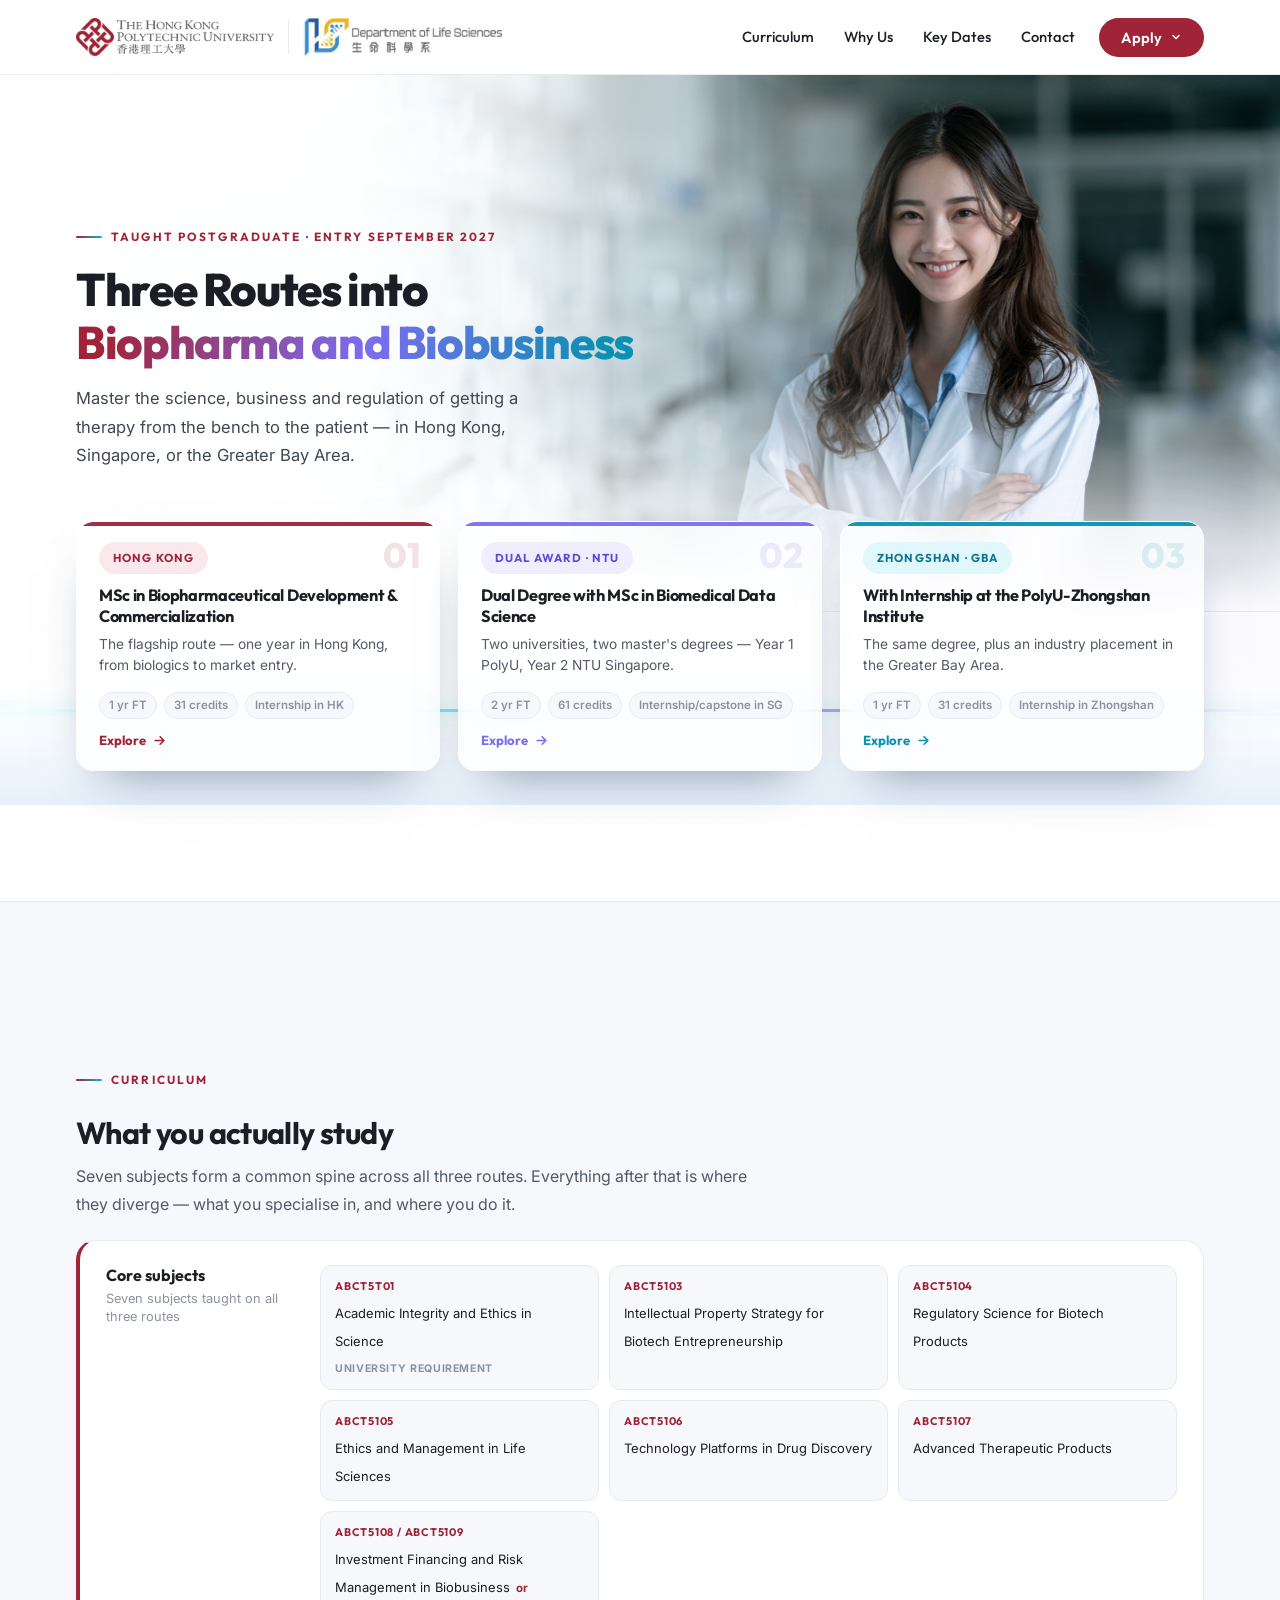
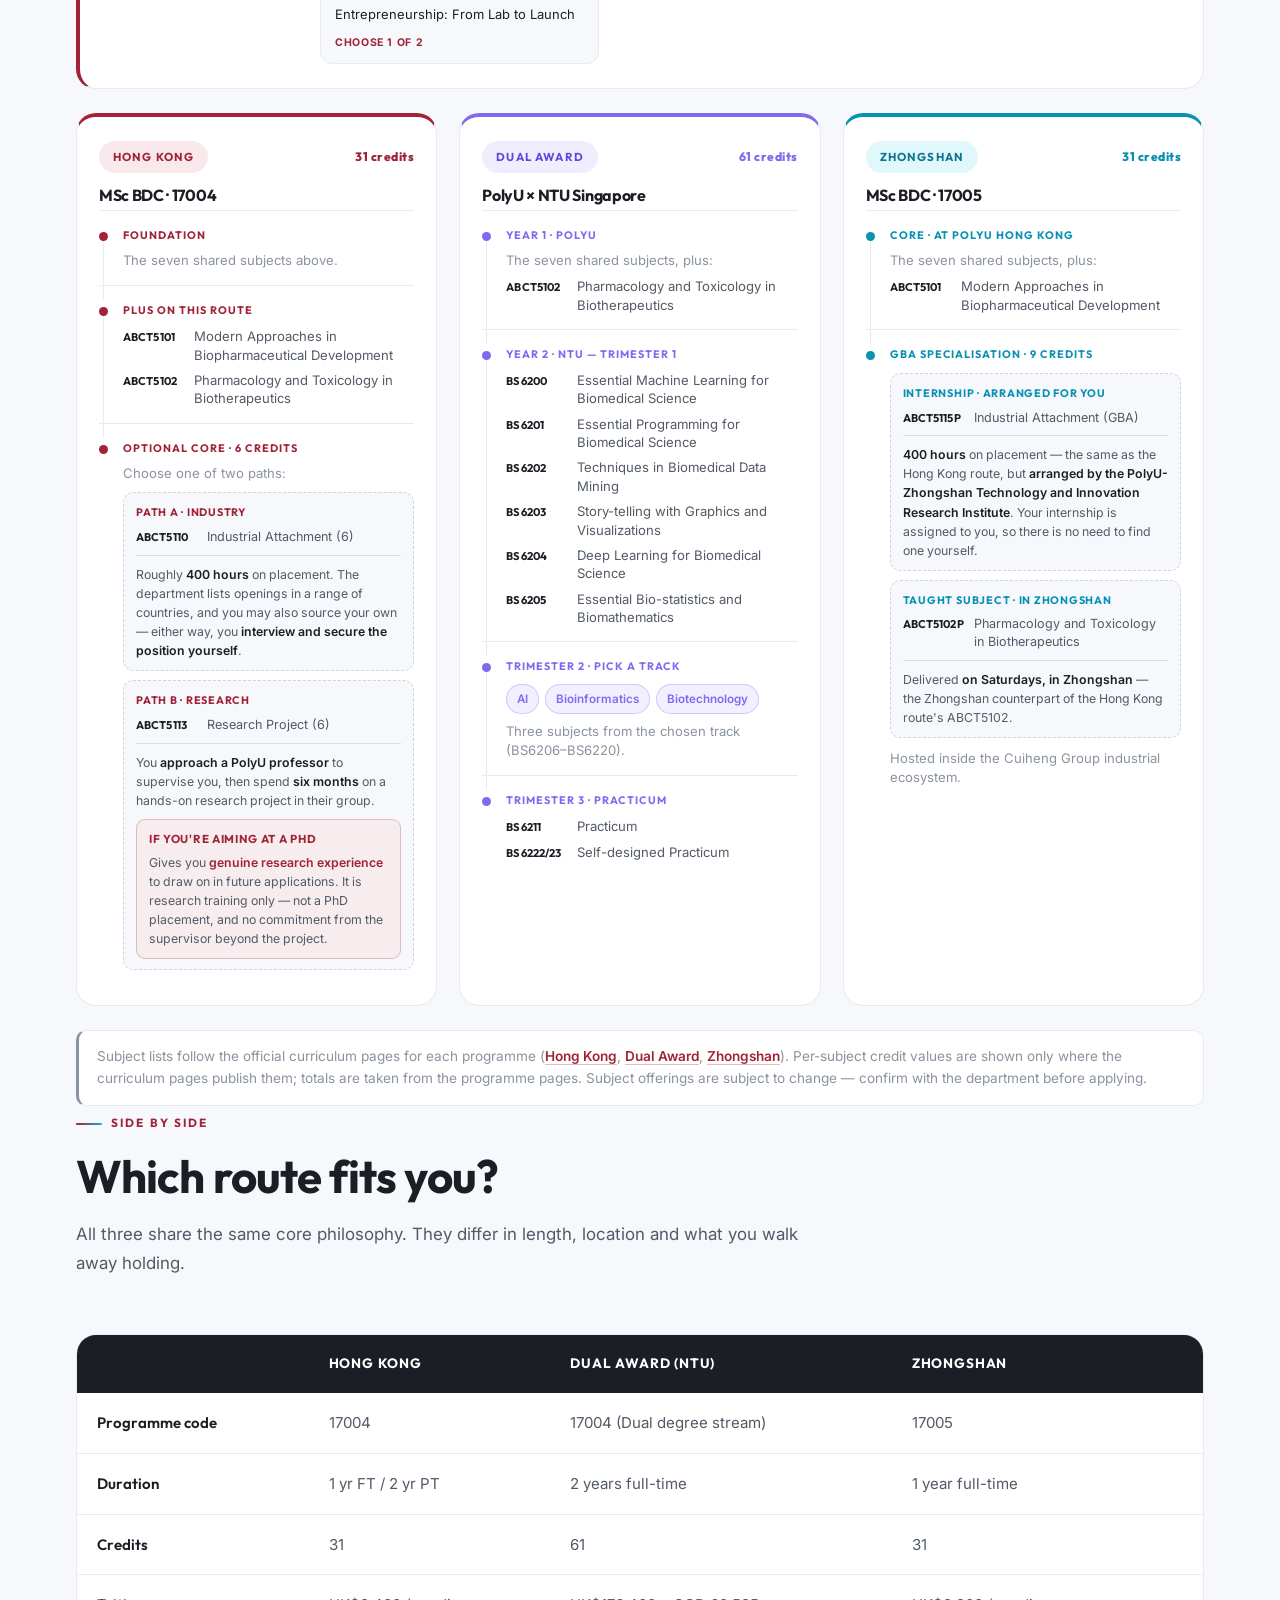
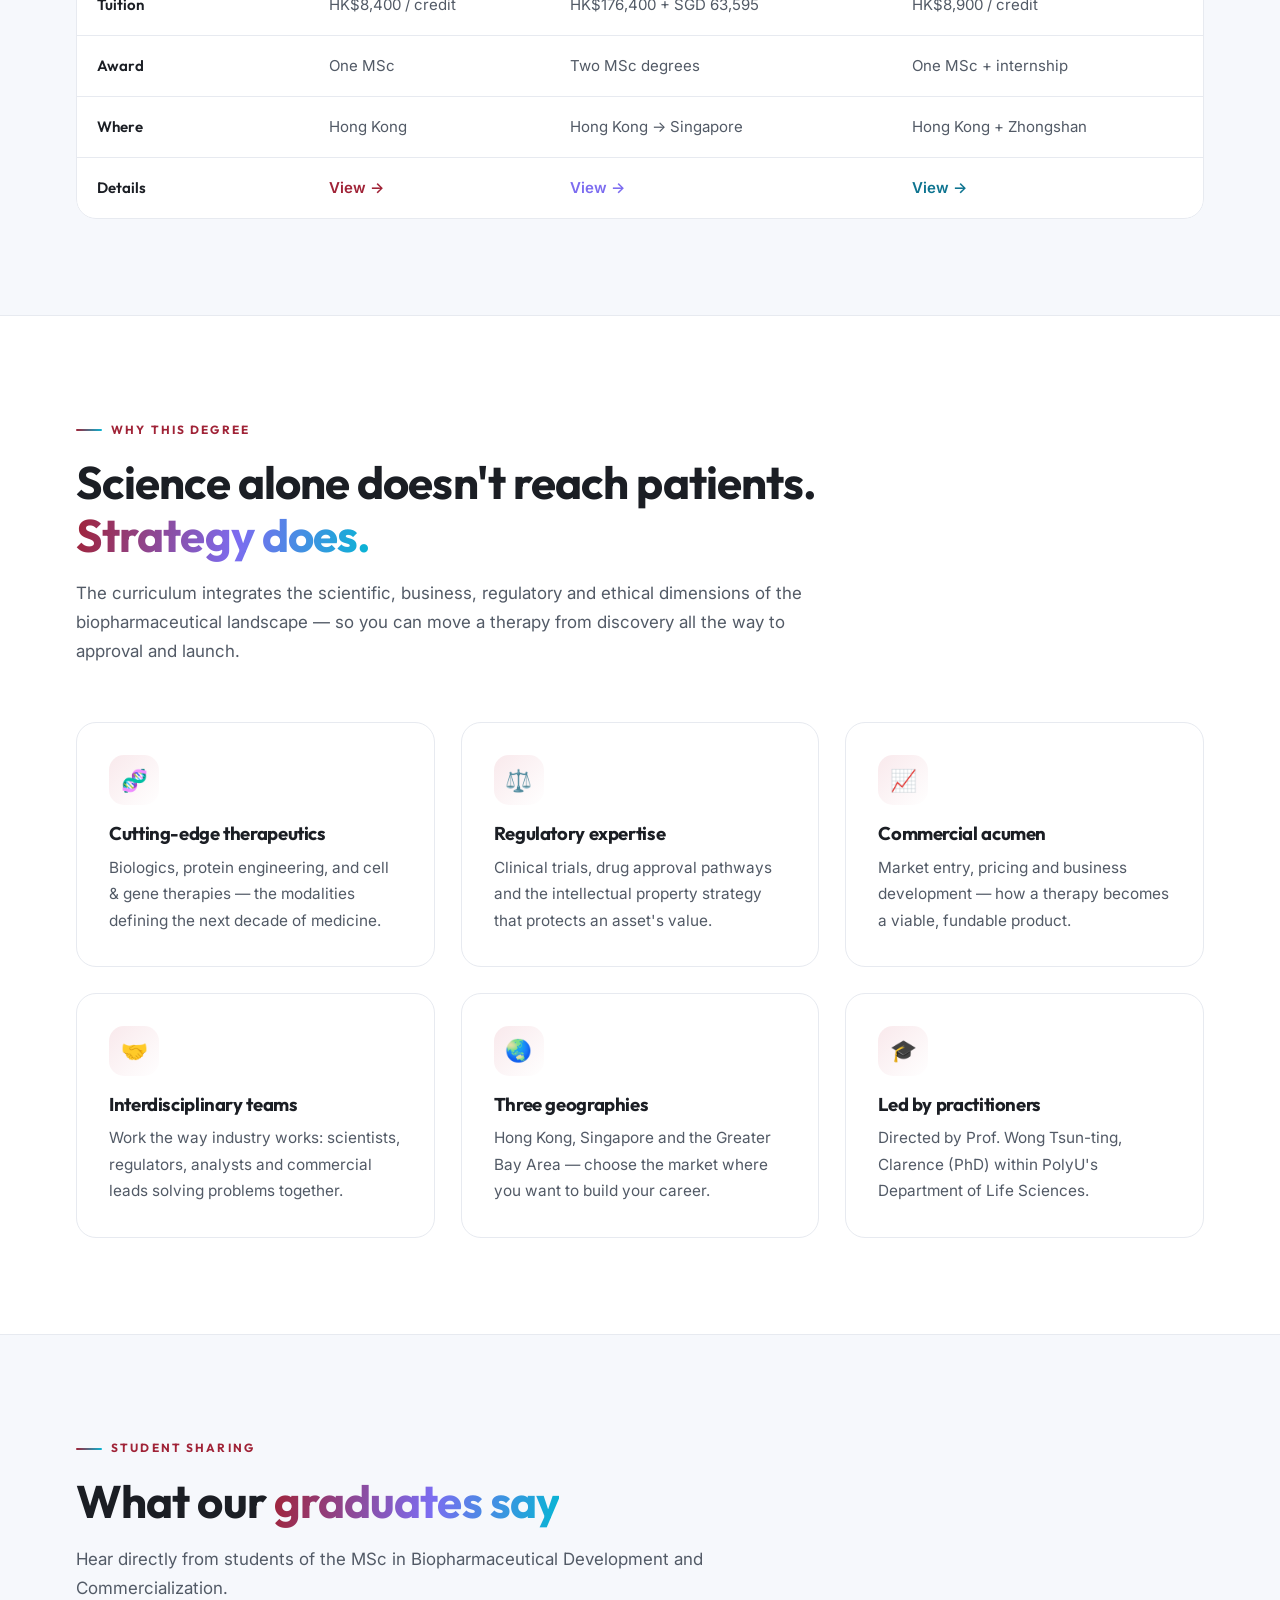
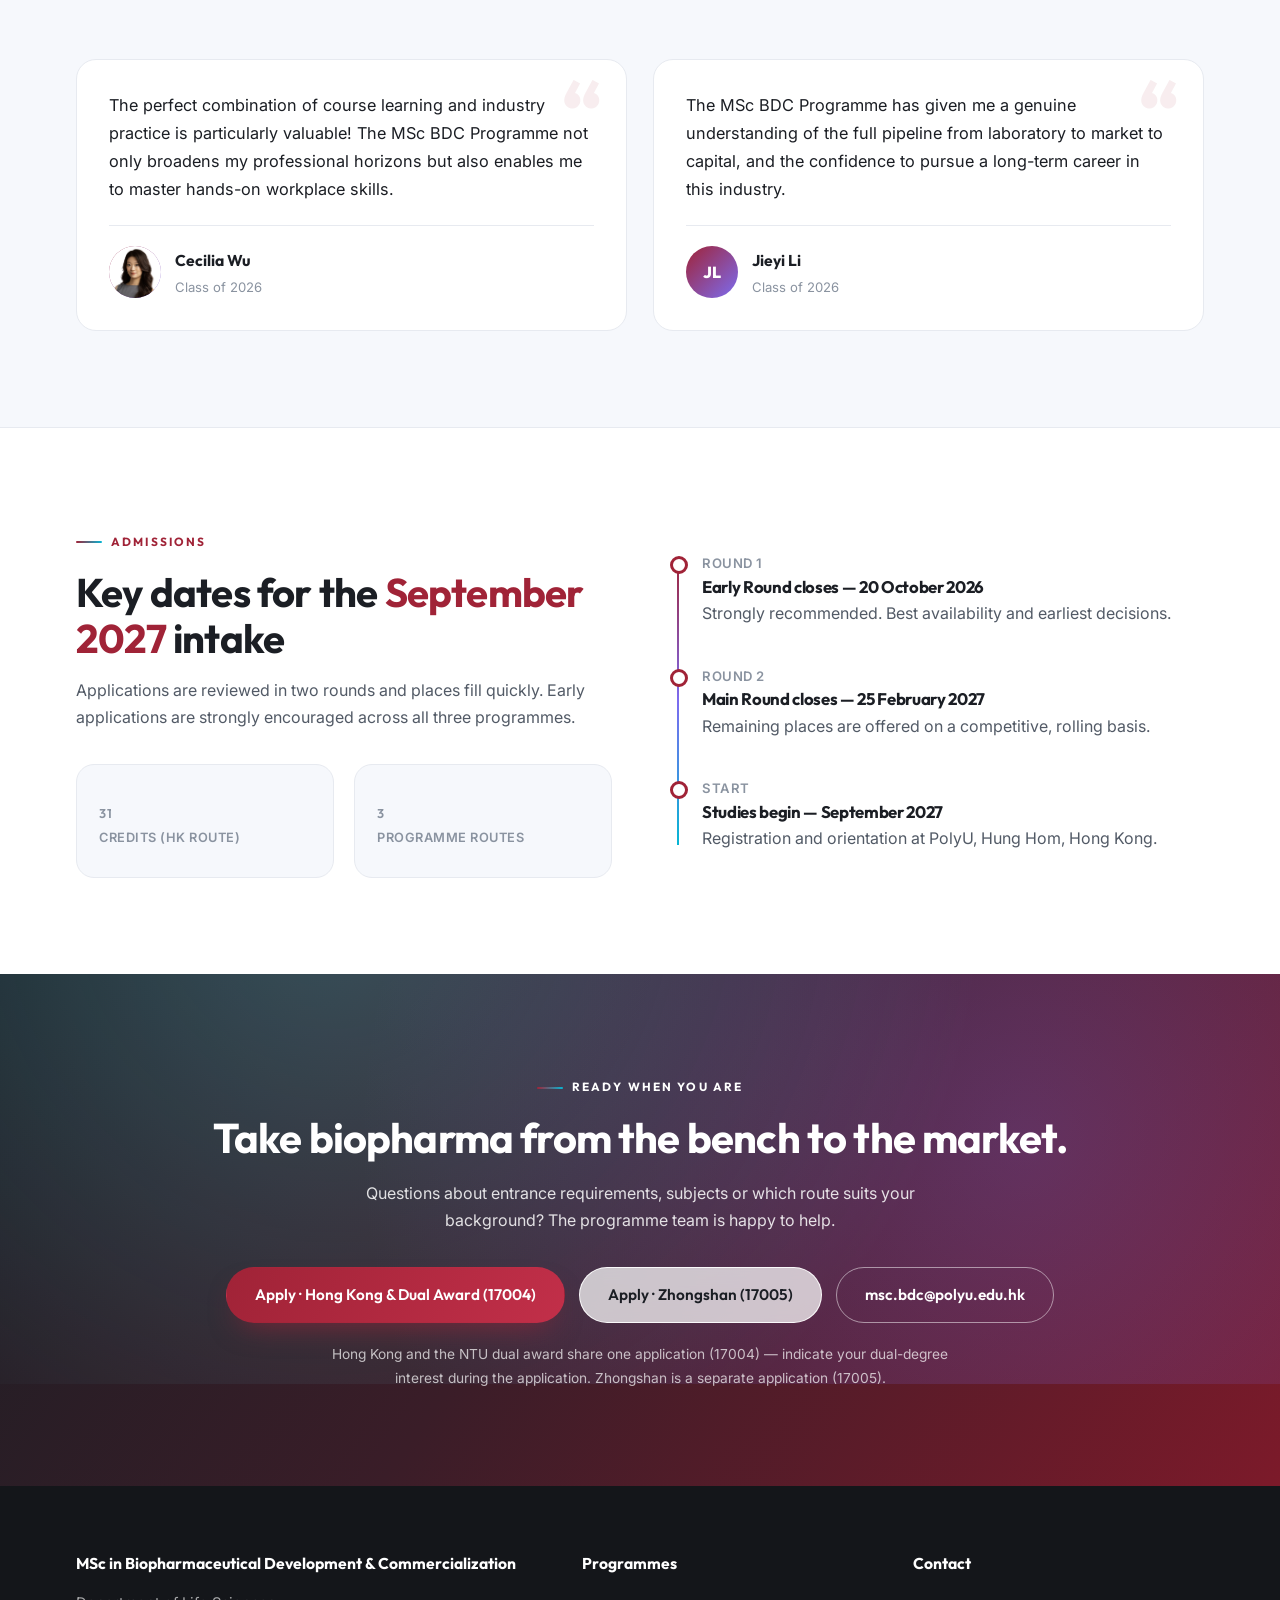
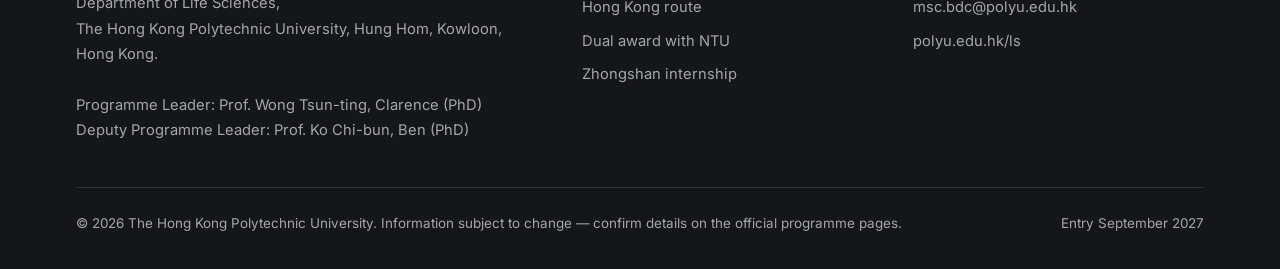
==== commit e89b6f2a: "Add Cecilia Wu's photo to the student sharing section" ====
--- a/index.html
+++ b/index.html
@@ -640,7 +640,7 @@
         <span class="testi-quote" aria-hidden="true">&ldquo;</span>
         <blockquote>The perfect combination of course learning and industry practice is particularly valuable! The MSc BDC Programme not only broadens my professional horizons but also enables me to master hands-on workplace skills.</blockquote>
         <figcaption>
-          <span class="avatar" aria-hidden="true">CW</span>
+          <span class="avatar"><img src="assets/student-cecilia.png" alt="Cecilia Wu" style="object-position:50% 12%" /></span>
           <span class="who">
             <b>Cecilia Wu</b>
             <small>Class of 2026</small>
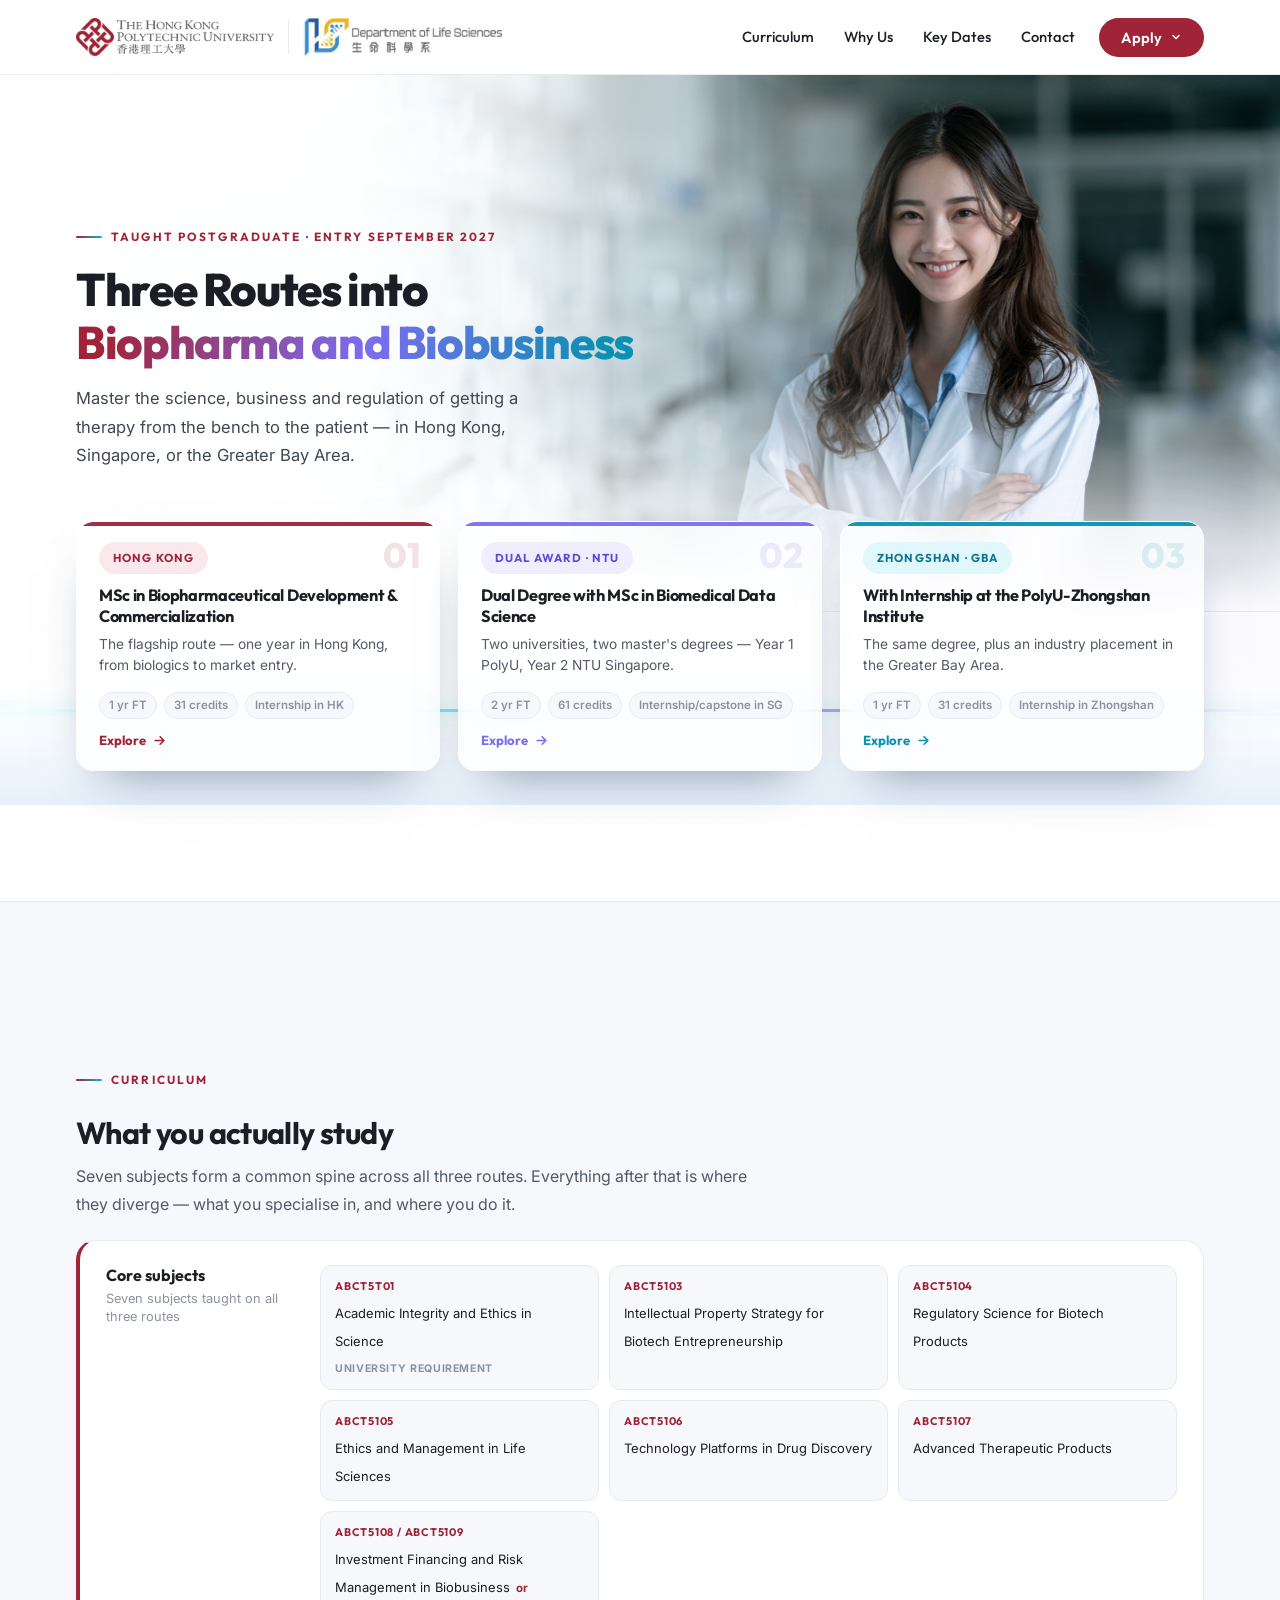
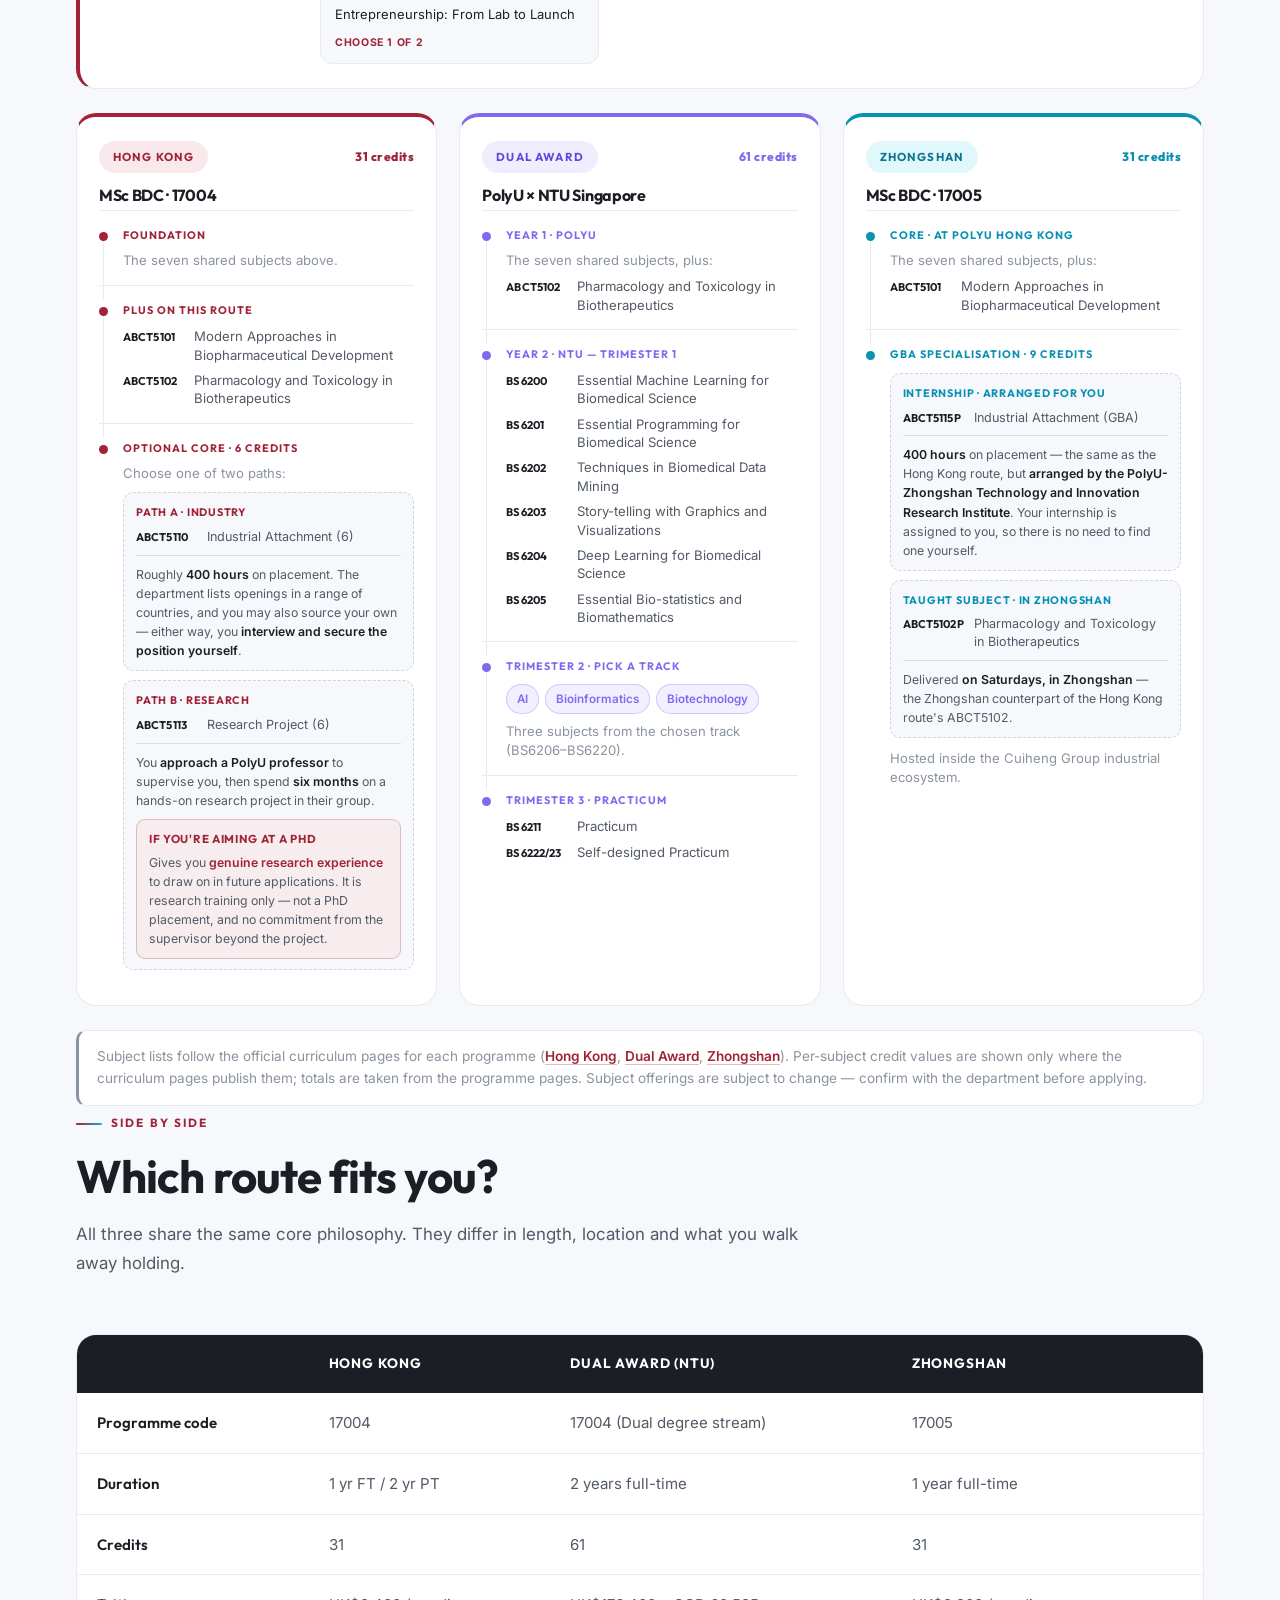
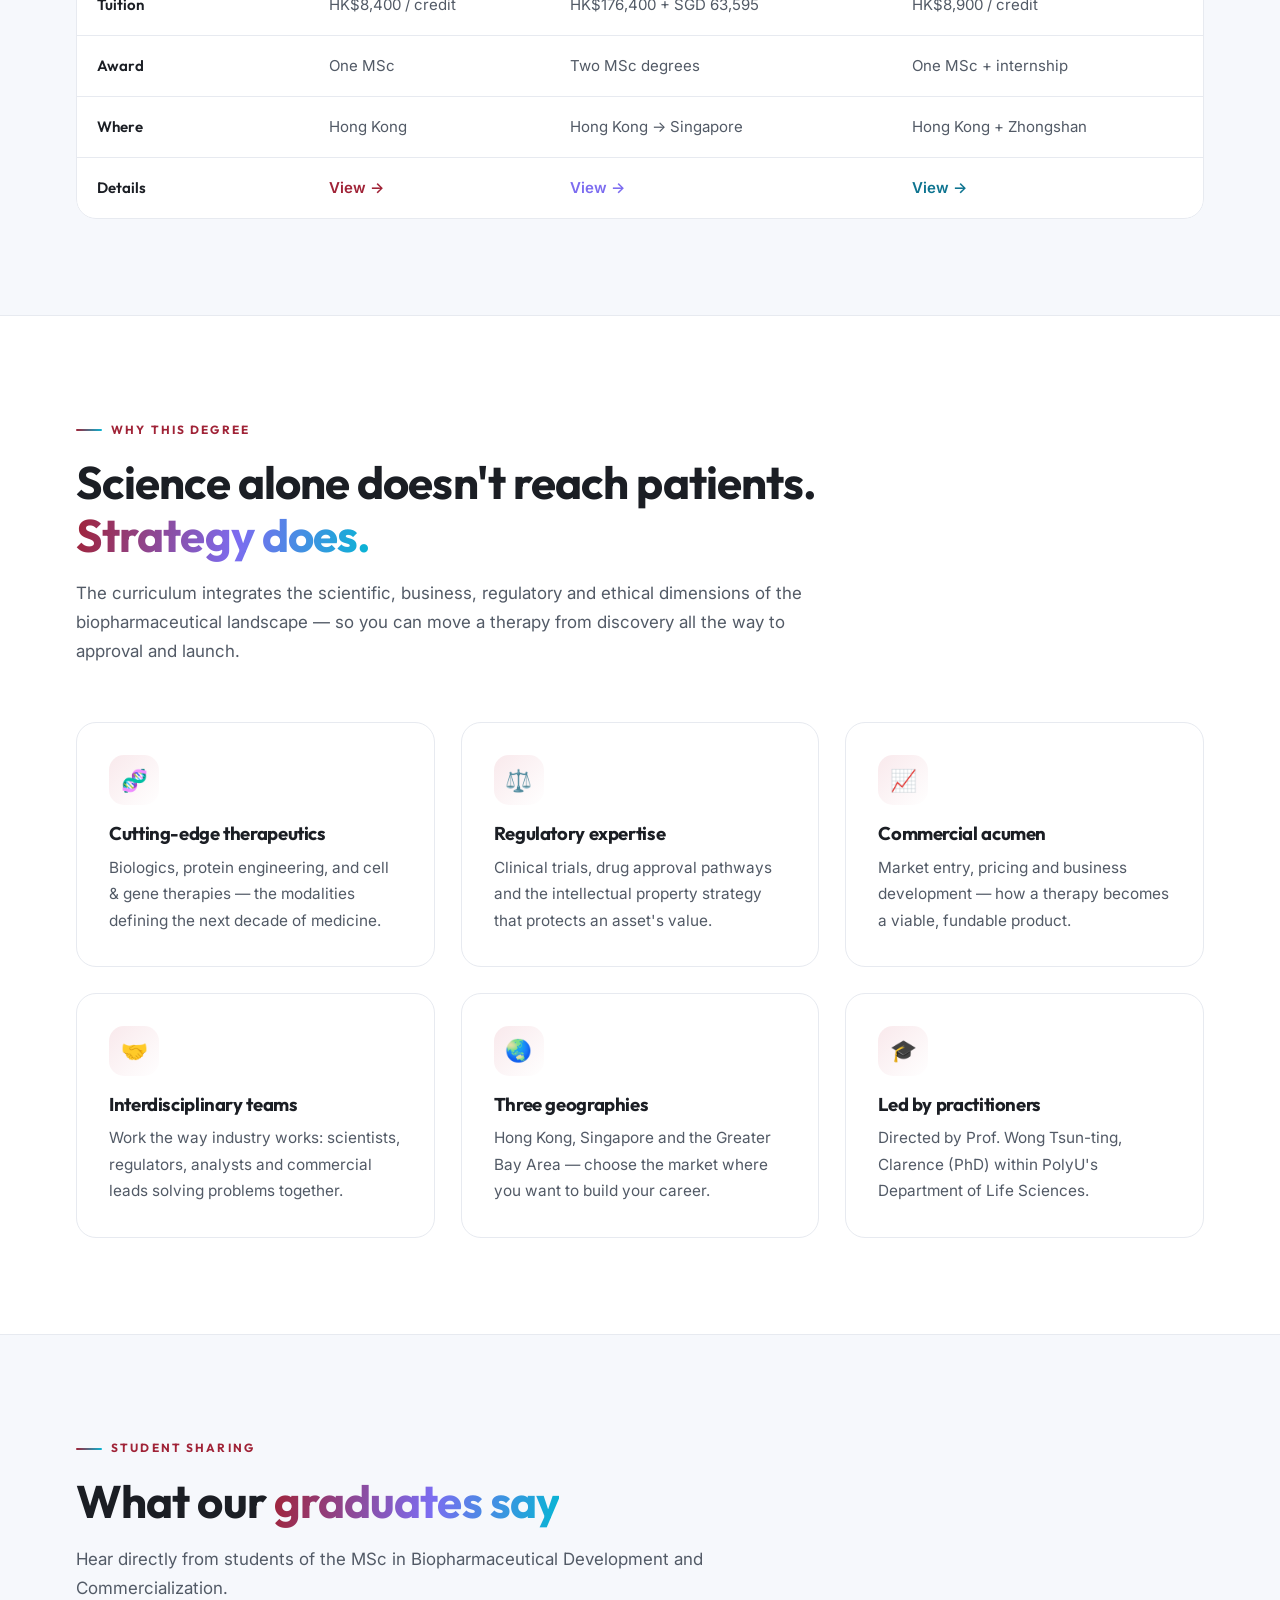
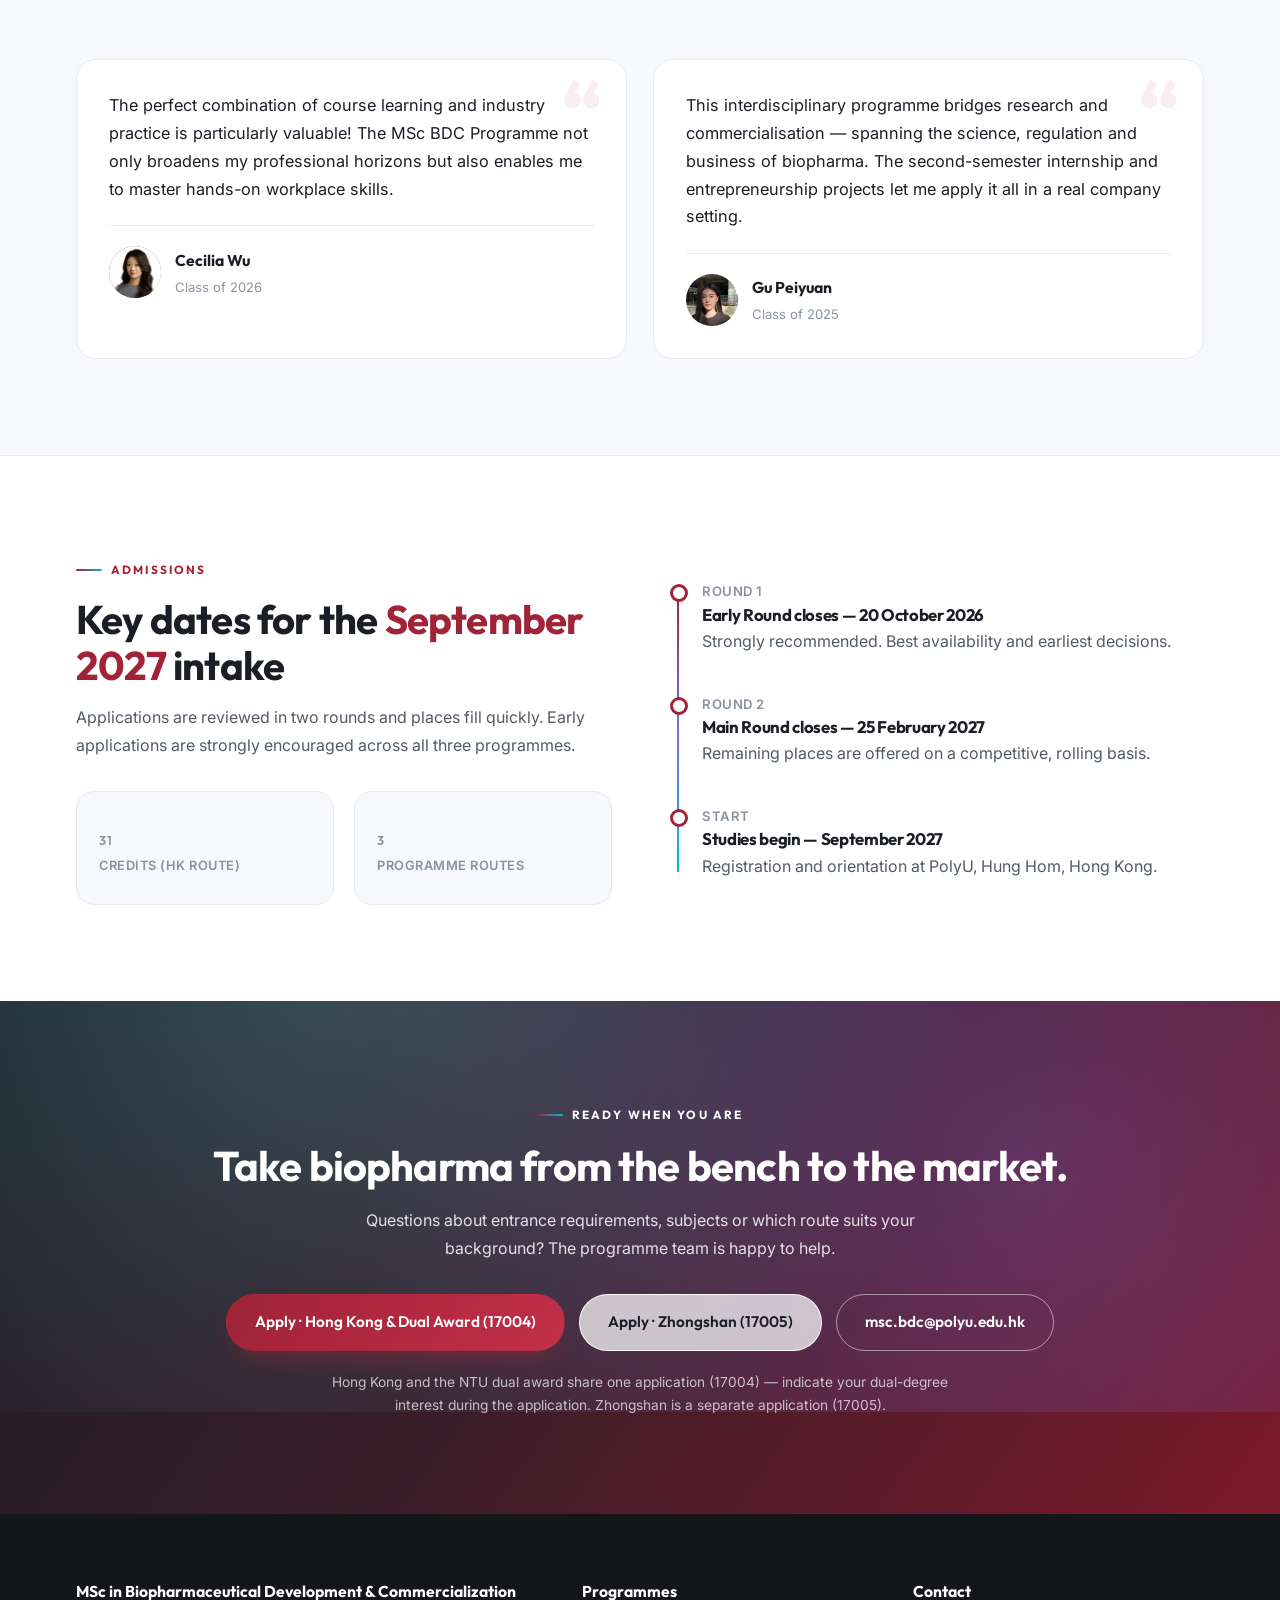
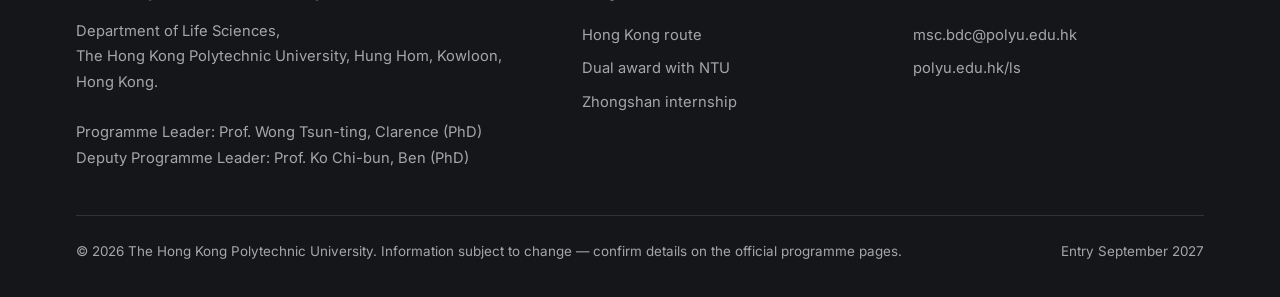
==== commit 447372bb: "Replace Jieyi Li testimonial with Gu Peiyuan (Class of 2025), cropped from submitted campus photo" ====
--- a/index.html
+++ b/index.html
@@ -649,12 +649,12 @@
       </figure>
       <figure class="testi rv" data-d="2">
         <span class="testi-quote" aria-hidden="true">&ldquo;</span>
-        <blockquote>The MSc BDC Programme has given me a genuine understanding of the full pipeline from laboratory to market to capital, and the confidence to pursue a long-term career in this industry.</blockquote>
+        <blockquote>This interdisciplinary programme bridges research and commercialisation — spanning the science, regulation and business of biopharma. The second-semester internship and entrepreneurship projects let me apply it all in a real company setting.</blockquote>
         <figcaption>
-          <span class="avatar" aria-hidden="true">JL</span>
+          <span class="avatar"><img src="assets/student-gu.png" alt="Gu Peiyuan" /></span>
           <span class="who">
-            <b>Jieyi Li</b>
-            <small>Class of 2026</small>
+            <b>Gu Peiyuan</b>
+            <small>Class of 2025</small>
           </span>
         </figcaption>
       </figure>
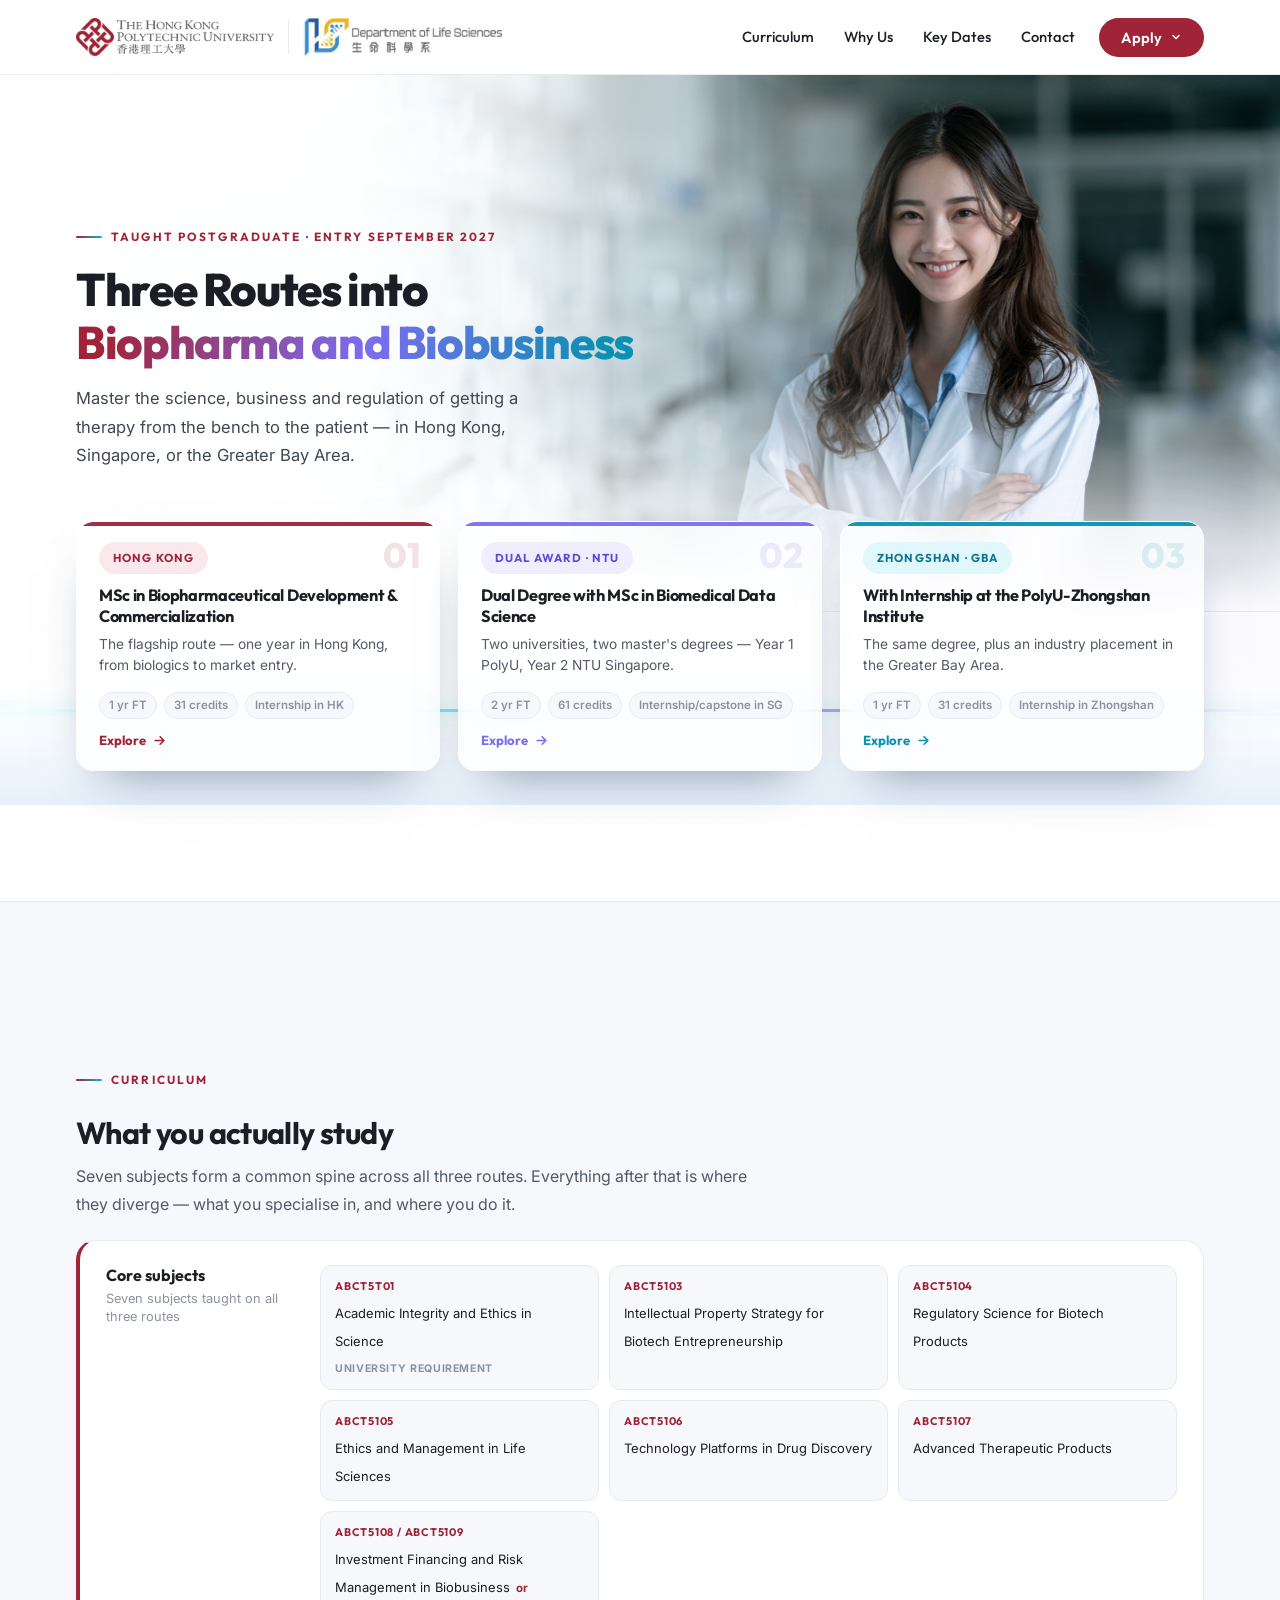
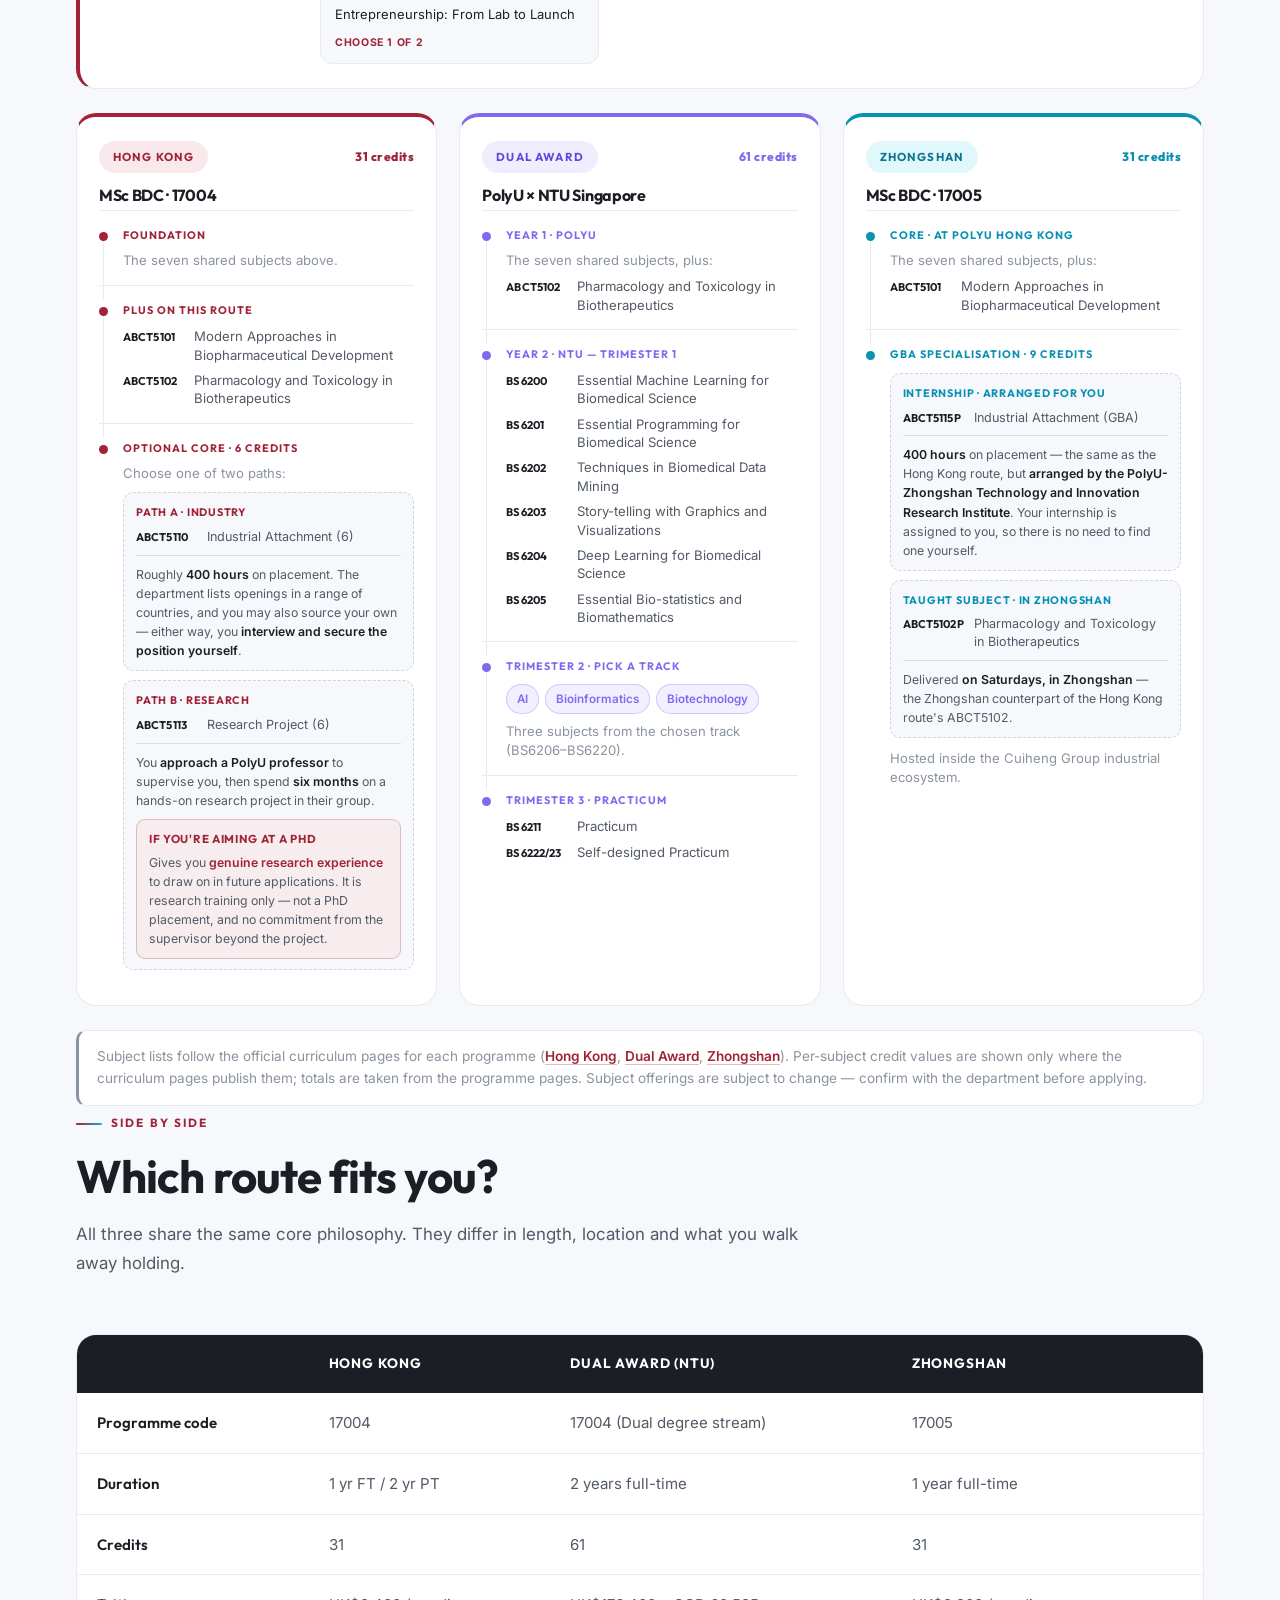
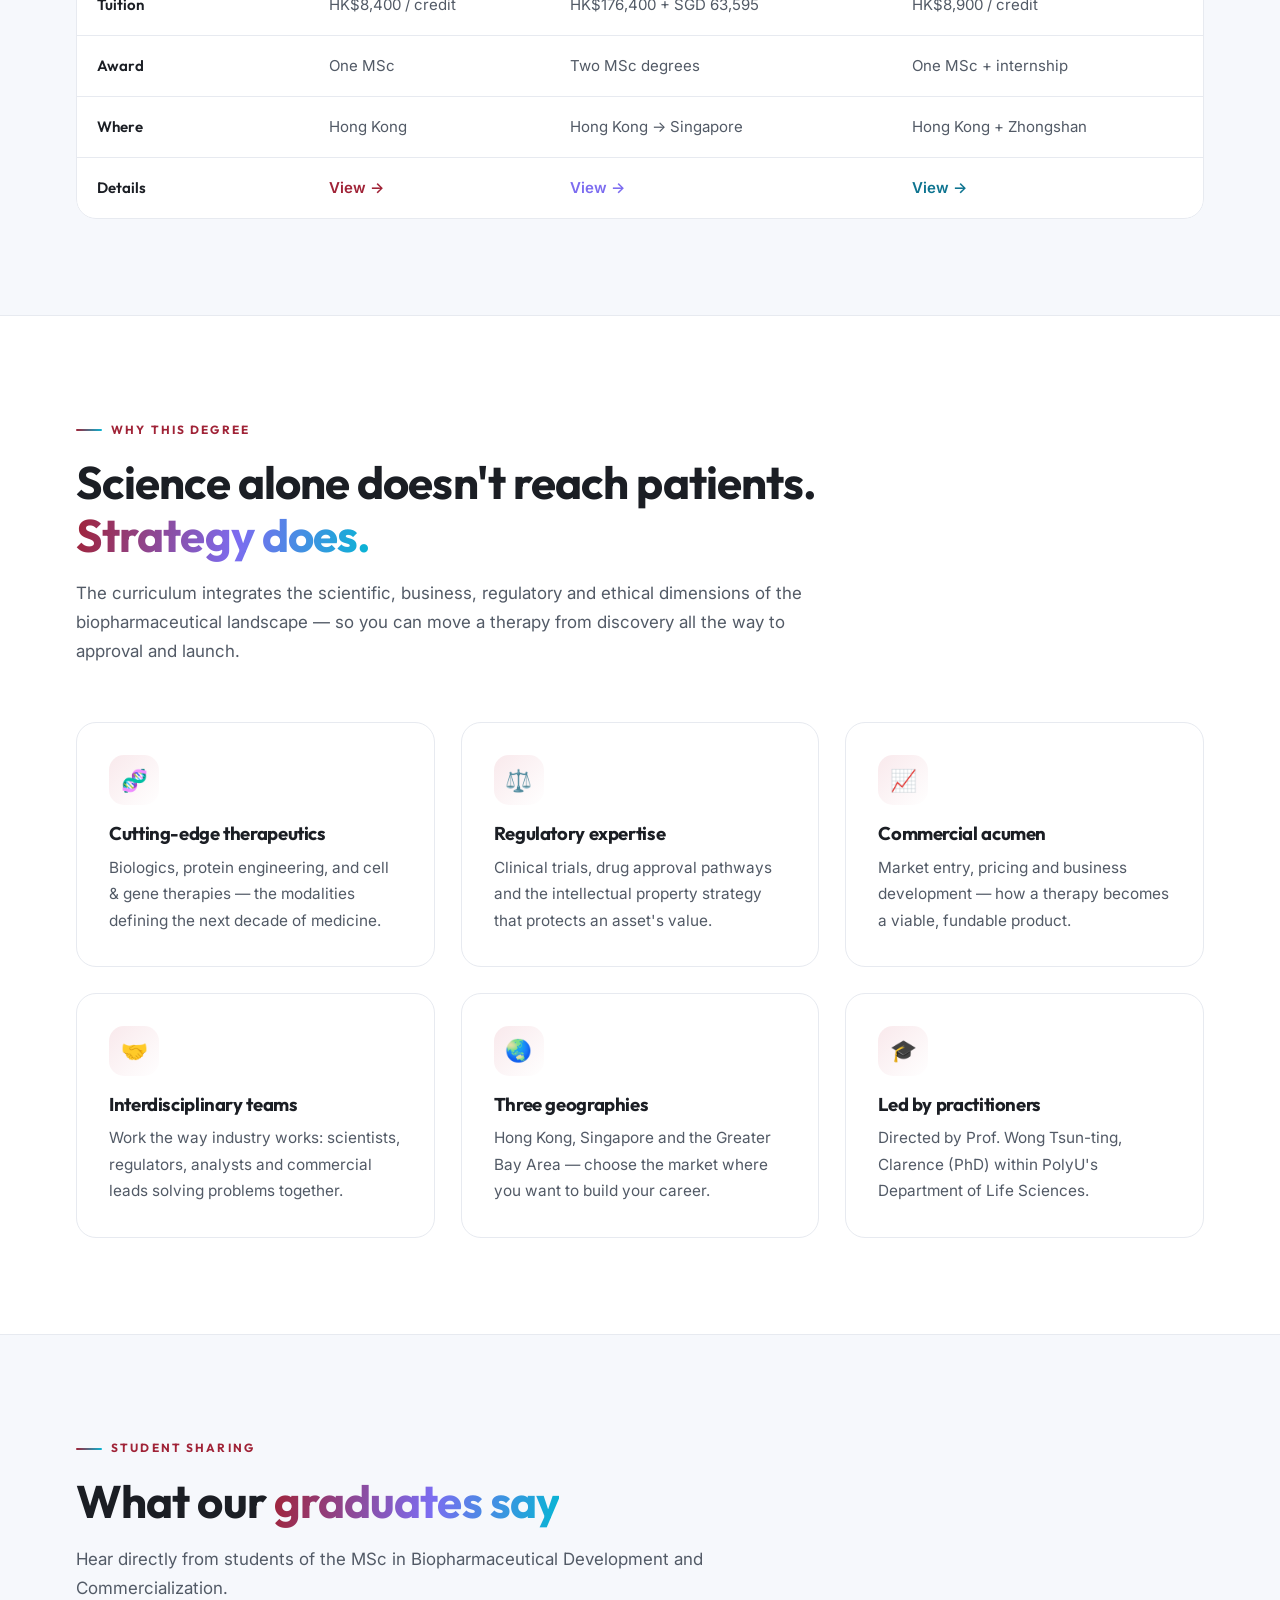
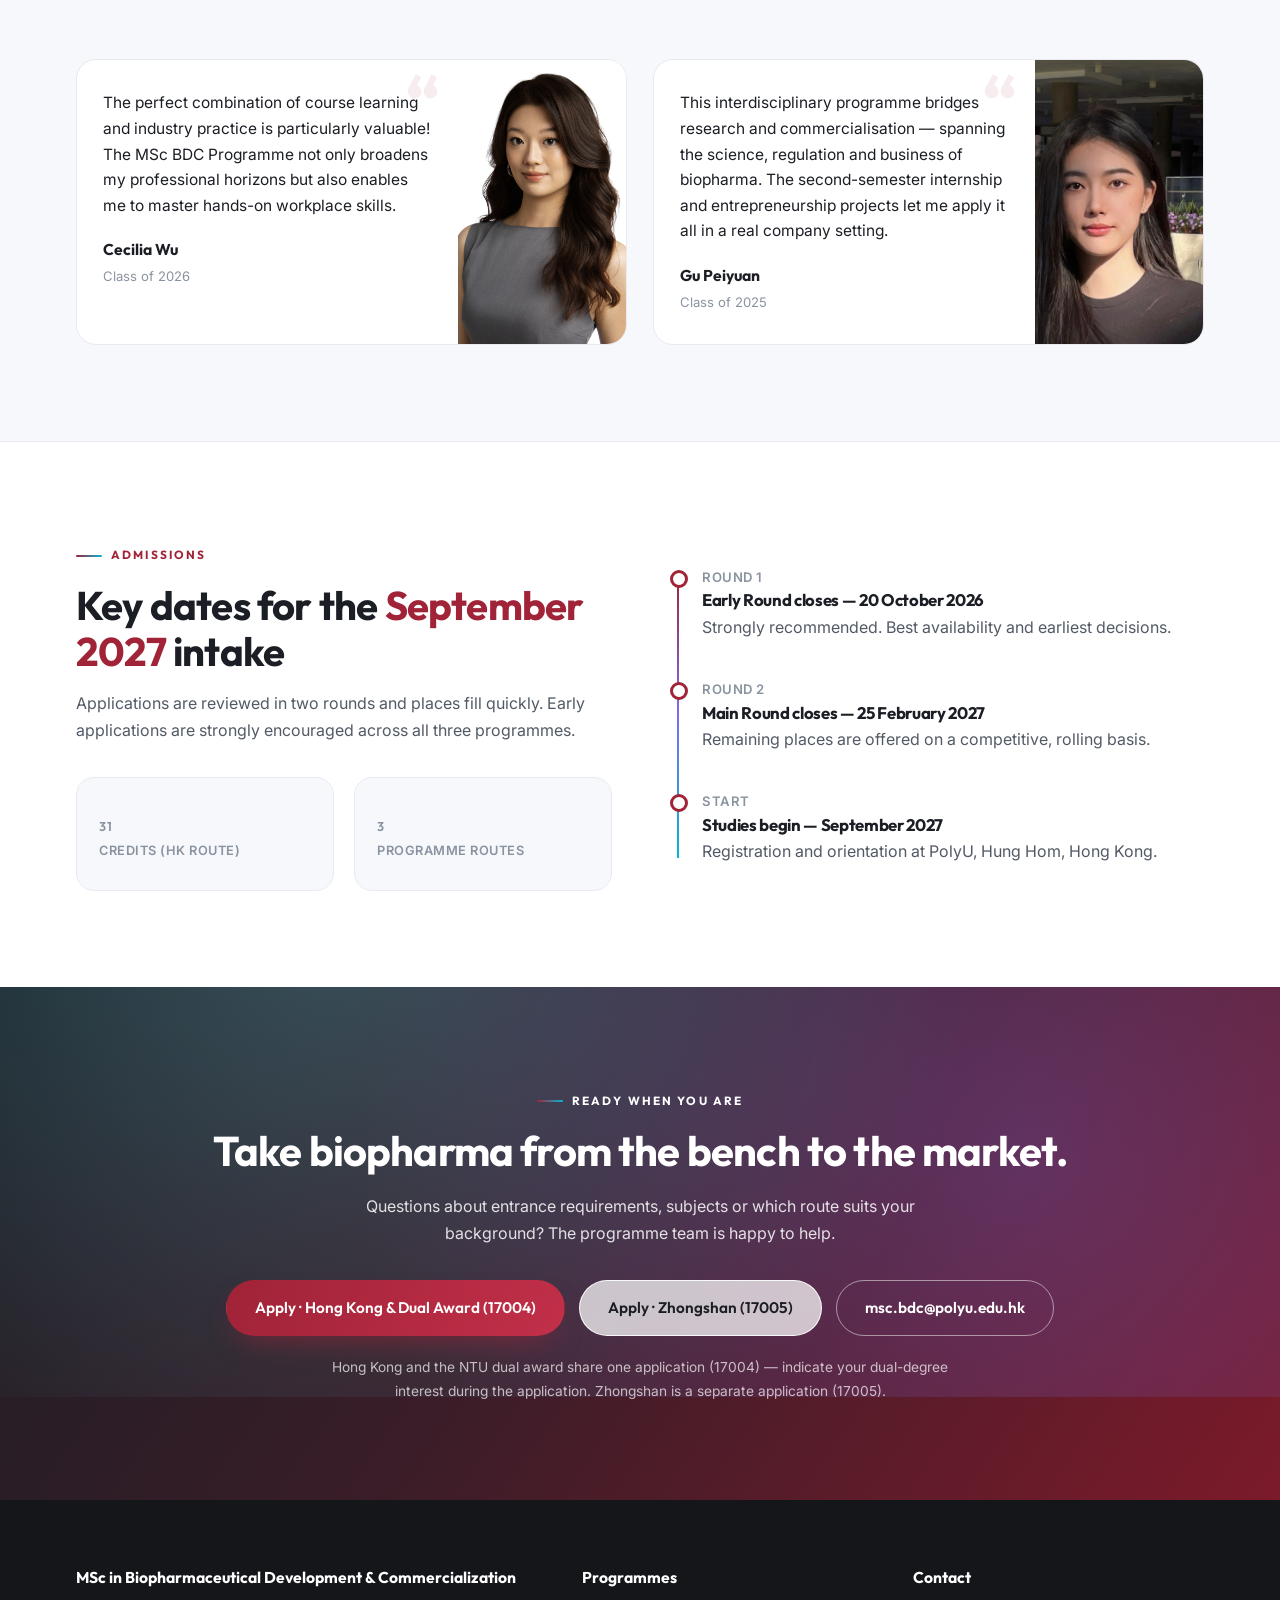
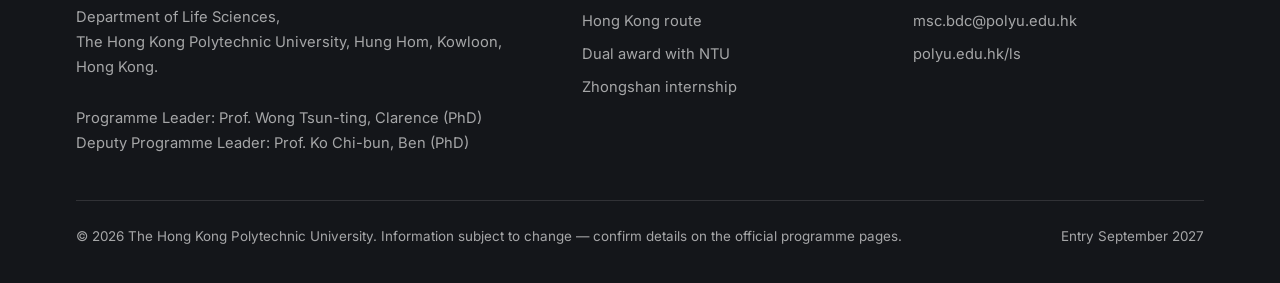
==== commit 03ccddf5: "Redesign testimonial cards: larger student photo on the right of the quote" ====
--- a/index.html
+++ b/index.html
@@ -274,32 +274,35 @@
   /* ---------- student sharing / testimonials ---------- */
   .testi{
     background:#fff;border:1px solid var(--line);border-radius:var(--radius);
-    padding:32px;position:relative;overflow:hidden;
+    padding:0;position:relative;overflow:hidden;
+    display:flex;align-items:stretch;
     transition:transform .35s cubic-bezier(.2,.8,.3,1),box-shadow .35s;
   }
   .testi:hover{transform:translateY(-6px);box-shadow:var(--shadow)}
+  .testi-text{flex:1 1 auto;min-width:0;padding:30px 26px;position:relative}
   .testi-quote{
-    position:absolute;top:10px;right:24px;font-family:var(--head);font-size:5rem;font-weight:800;
+    position:absolute;top:6px;right:18px;font-family:var(--head);font-size:4.2rem;font-weight:800;
     line-height:1;color:var(--red);opacity:.08;pointer-events:none;
   }
   .testi blockquote{
-    position:relative;z-index:1;margin:0;font-size:1.02rem;line-height:1.7;color:var(--ink);font-style:normal;
-  }
-  .testi figcaption{
-    margin:22px 0 0;padding-top:20px;border-top:1px solid var(--line);
-    display:flex;align-items:center;gap:14px;
-  }
-  .testi .avatar{
-    width:52px;height:52px;border-radius:50%;flex:none;overflow:hidden;
-    display:grid;place-items:center;font-family:var(--head);font-weight:800;font-size:1rem;color:#fff;
-    background:linear-gradient(135deg,var(--red),var(--violet));
-  }
-  .testi .avatar img{width:100%;height:100%;object-fit:cover;display:block}
-  .testi .who b{display:block;font-family:var(--head);font-size:.98rem;color:var(--ink);font-weight:700}
-  .testi .who small{display:block;font-size:.82rem;color:var(--muted);margin-top:2px}
+    position:relative;z-index:1;margin:0;font-size:.97rem;line-height:1.65;color:var(--ink);font-style:normal;
+  }
+  .testi figcaption{margin:18px 0 0;position:relative;z-index:1}
+  .testi figcaption b{display:block;font-family:var(--head);font-size:.98rem;color:var(--ink);font-weight:700}
+  .testi figcaption small{display:block;font-size:.82rem;color:var(--muted);margin-top:2px}
+  /* larger photo, right-hand side of the card */
+  .testi-photo{
+    flex:0 0 168px;width:168px;position:relative;overflow:hidden;background:var(--bg-soft);
+  }
+  .testi-photo img{width:100%;height:100%;object-fit:cover;display:block}
+  @media(max-width:760px){
+    .testi{flex-direction:column-reverse}
+    .testi-photo{flex:0 0 240px;width:100%;height:240px}
+  }
   @media(max-width:480px){
-    .testi{padding:24px 20px}
-    .testi-quote{font-size:3.6rem}
+    .testi-text{padding:24px 20px}
+    .testi-quote{font-size:3.4rem}
+    .testi-photo{height:200px}
   }
 </style>
 </head>
@@ -637,26 +640,26 @@
     </div>
     <div class="grid g2">
       <figure class="testi rv" data-d="1">
-        <span class="testi-quote" aria-hidden="true">&ldquo;</span>
-        <blockquote>The perfect combination of course learning and industry practice is particularly valuable! The MSc BDC Programme not only broadens my professional horizons but also enables me to master hands-on workplace skills.</blockquote>
-        <figcaption>
-          <span class="avatar"><img src="assets/student-cecilia.png" alt="Cecilia Wu" style="object-position:50% 12%" /></span>
-          <span class="who">
+        <div class="testi-text">
+          <span class="testi-quote" aria-hidden="true">&ldquo;</span>
+          <blockquote>The perfect combination of course learning and industry practice is particularly valuable! The MSc BDC Programme not only broadens my professional horizons but also enables me to master hands-on workplace skills.</blockquote>
+          <figcaption>
             <b>Cecilia Wu</b>
             <small>Class of 2026</small>
-          </span>
-        </figcaption>
+          </figcaption>
+        </div>
+        <div class="testi-photo"><img src="assets/student-cecilia.png" alt="Cecilia Wu" style="object-position:50% 12%" /></div>
       </figure>
       <figure class="testi rv" data-d="2">
-        <span class="testi-quote" aria-hidden="true">&ldquo;</span>
-        <blockquote>This interdisciplinary programme bridges research and commercialisation — spanning the science, regulation and business of biopharma. The second-semester internship and entrepreneurship projects let me apply it all in a real company setting.</blockquote>
-        <figcaption>
-          <span class="avatar"><img src="assets/student-gu.png" alt="Gu Peiyuan" /></span>
-          <span class="who">
+        <div class="testi-text">
+          <span class="testi-quote" aria-hidden="true">&ldquo;</span>
+          <blockquote>This interdisciplinary programme bridges research and commercialisation — spanning the science, regulation and business of biopharma. The second-semester internship and entrepreneurship projects let me apply it all in a real company setting.</blockquote>
+          <figcaption>
             <b>Gu Peiyuan</b>
             <small>Class of 2025</small>
-          </span>
-        </figcaption>
+          </figcaption>
+        </div>
+        <div class="testi-photo"><img src="assets/student-gu.png" alt="Gu Peiyuan" /></div>
       </figure>
     </div>
   </div>
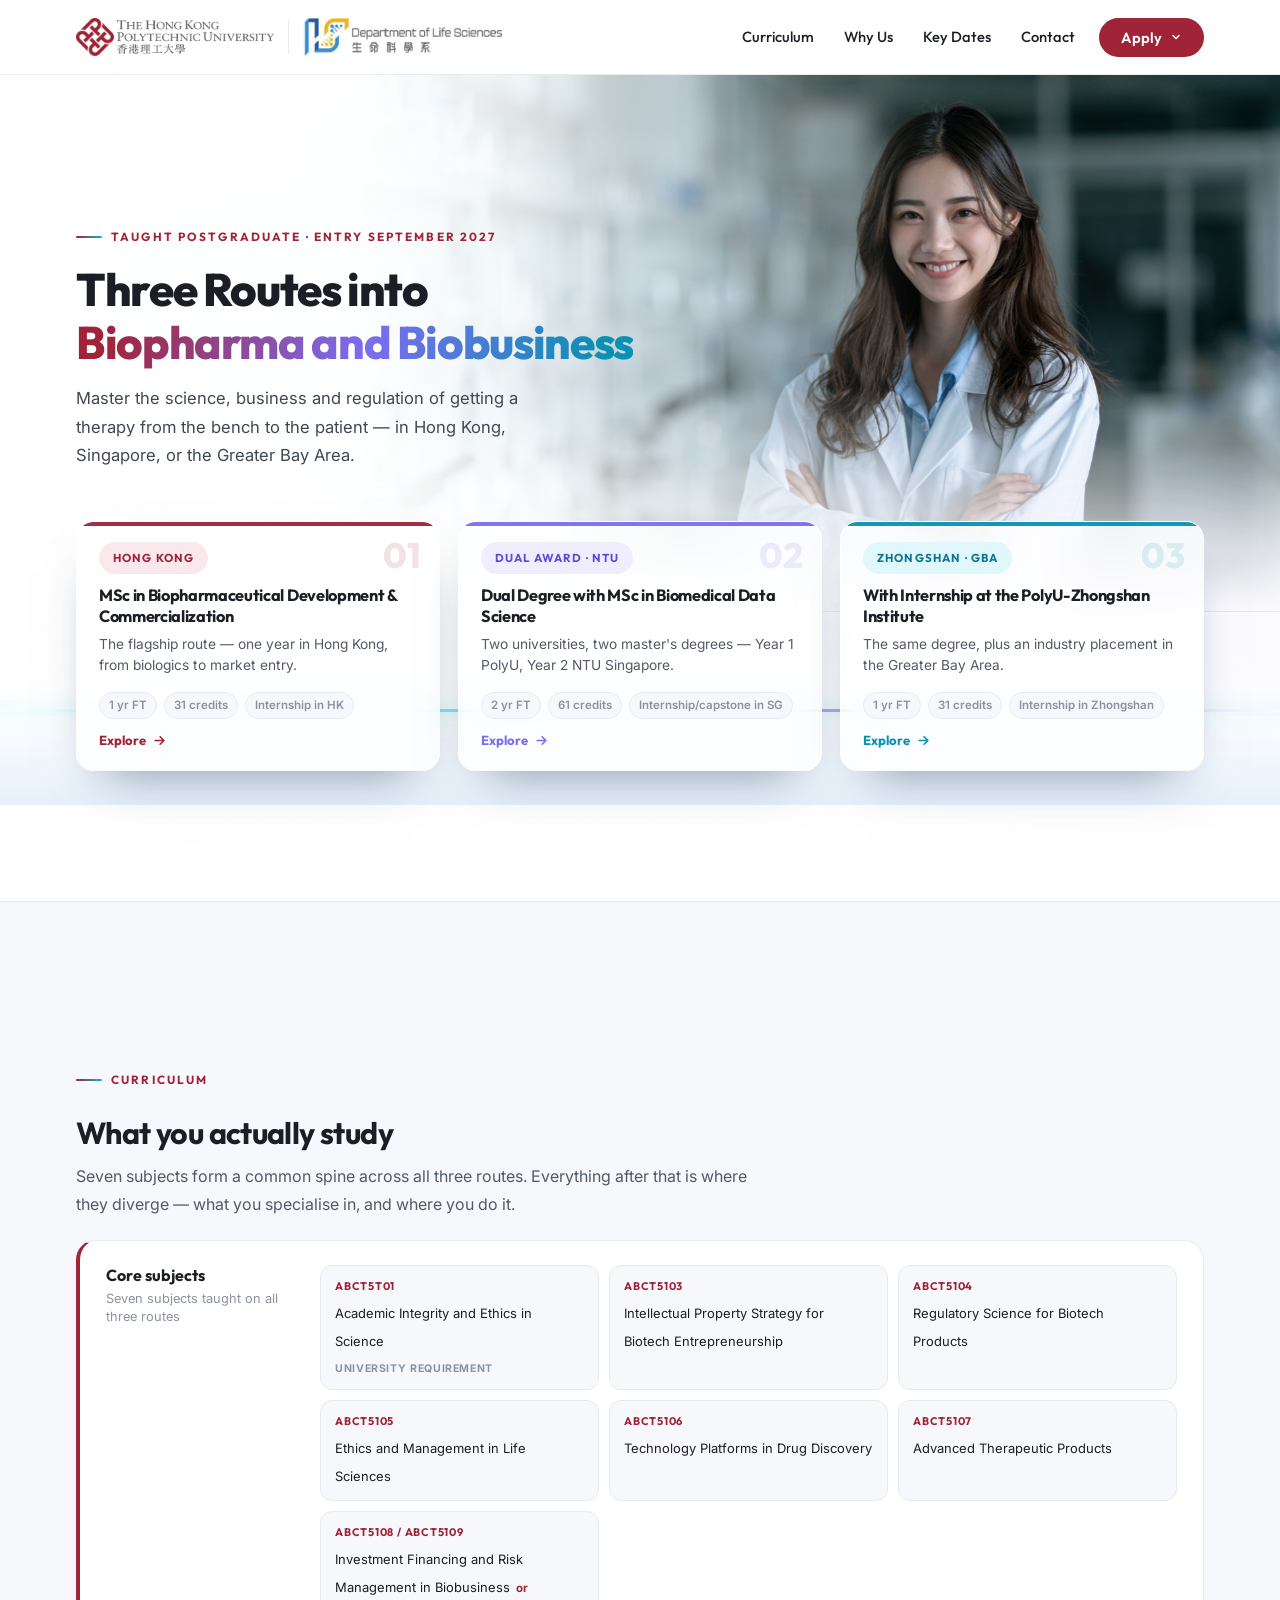
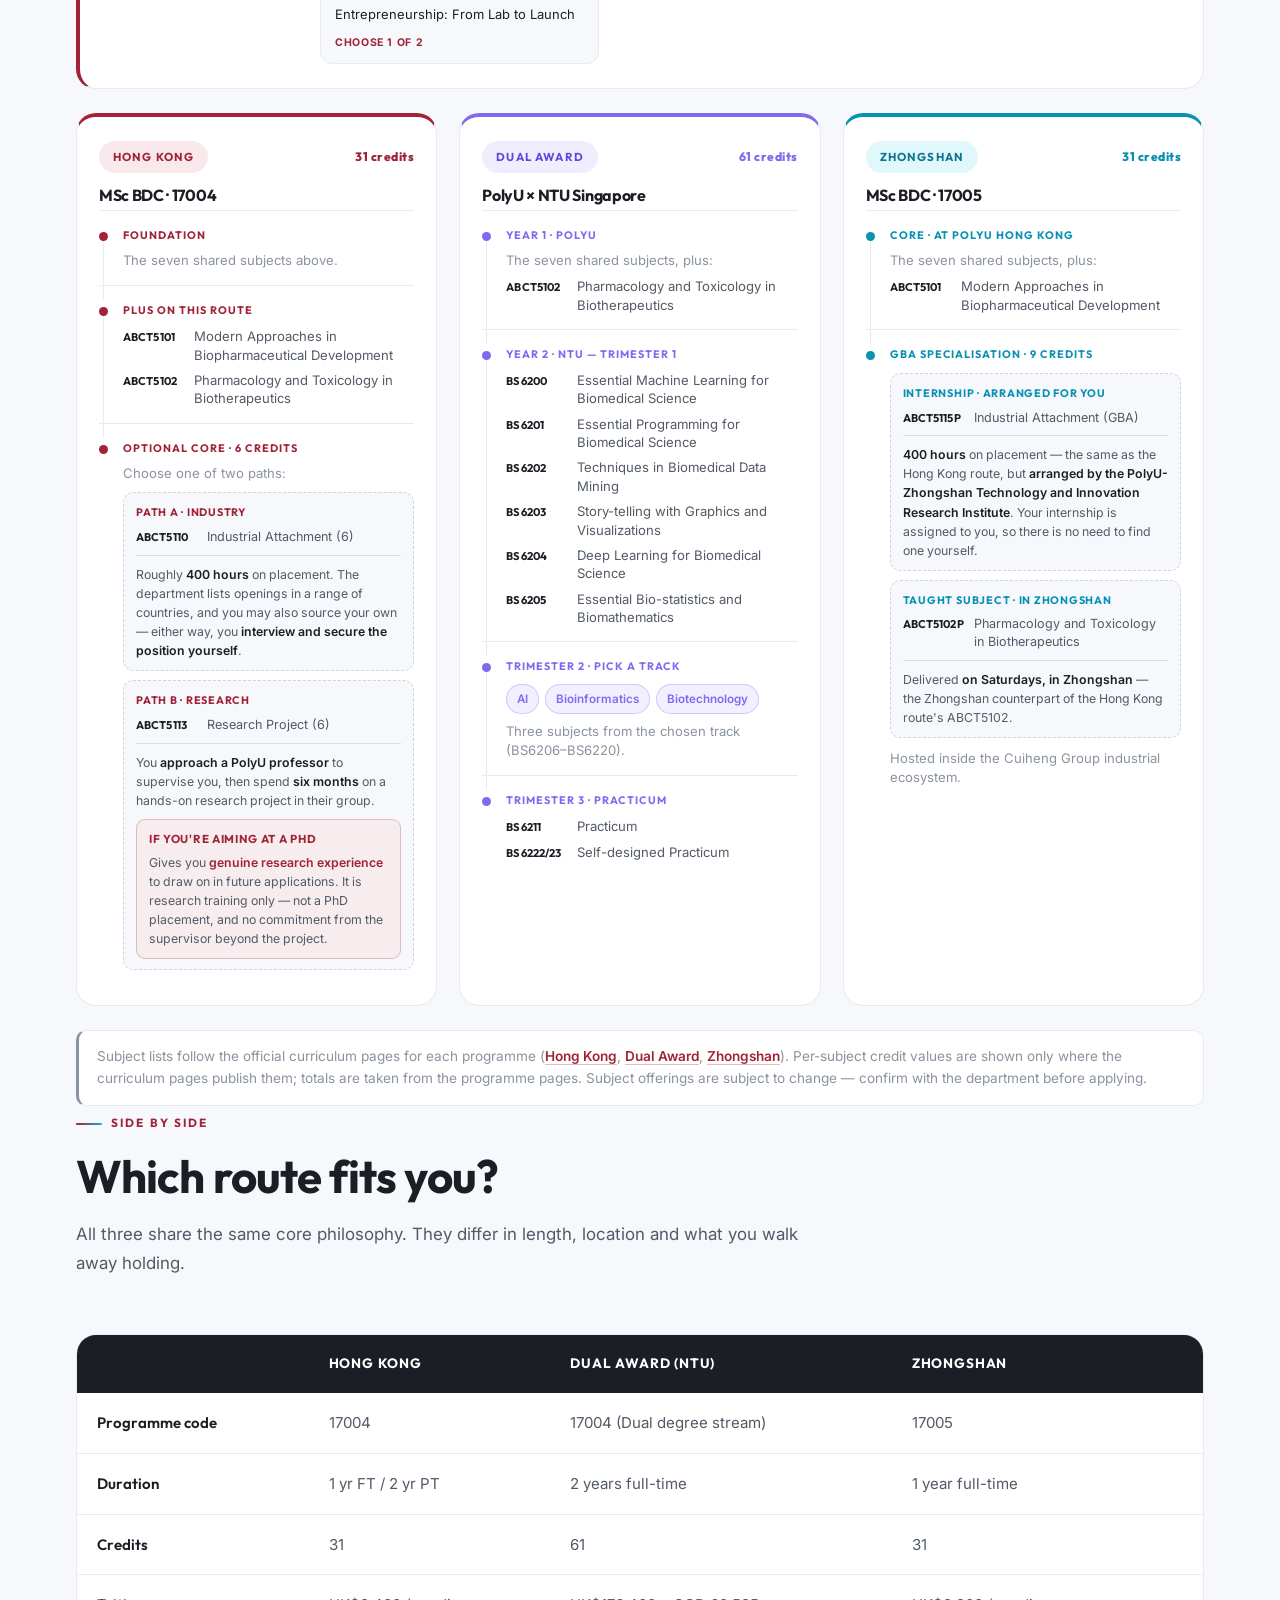
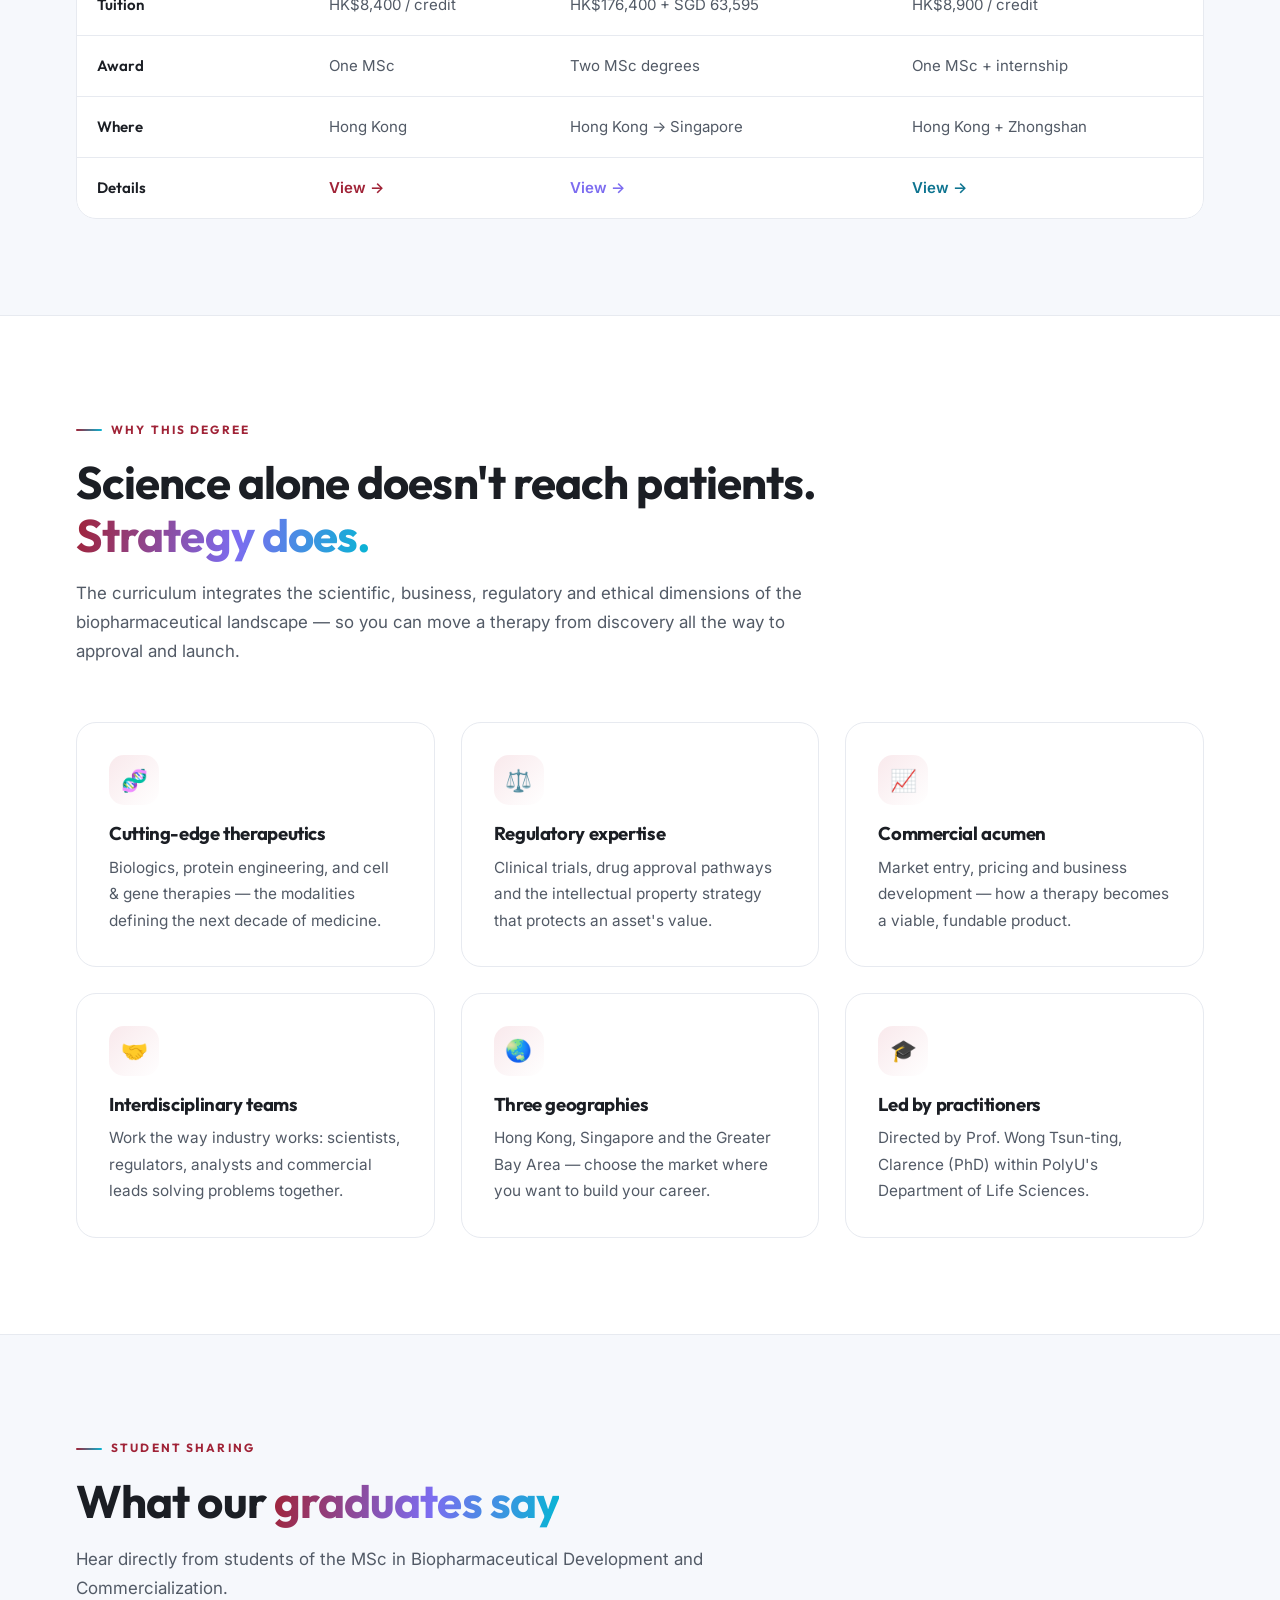
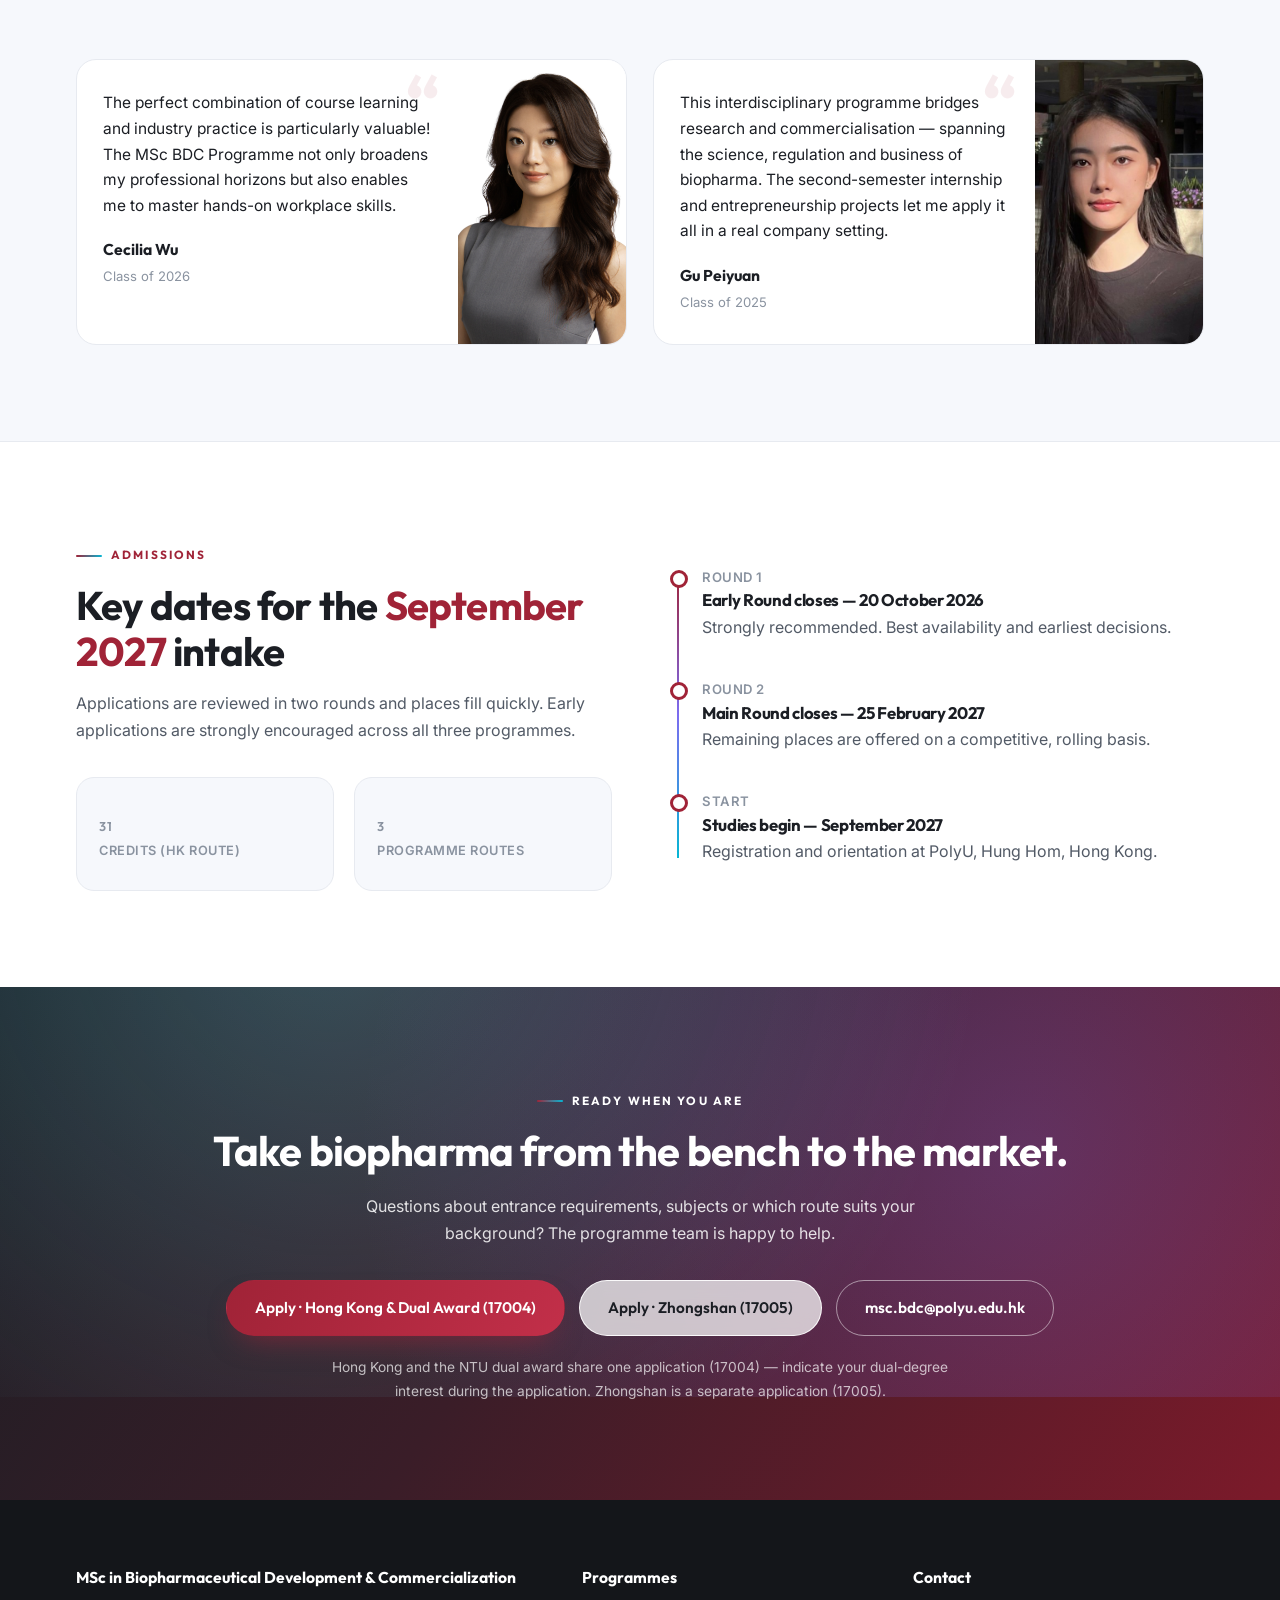
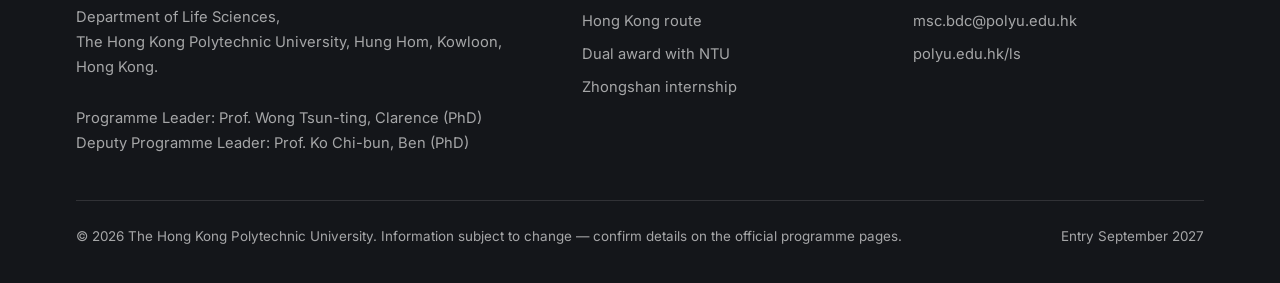
==== commit 05cc6244: "Fix Gu Peiyuan photo centering: object-position wasn't matching where her face actually sits in the " ====
--- a/index.html
+++ b/index.html
@@ -659,7 +659,7 @@
             <small>Class of 2025</small>
           </figcaption>
         </div>
-        <div class="testi-photo"><img src="assets/student-gu.png" alt="Gu Peiyuan" /></div>
+        <div class="testi-photo"><img src="assets/student-gu.png" alt="Gu Peiyuan" style="object-position:50% 35%" /></div>
       </figure>
     </div>
   </div>
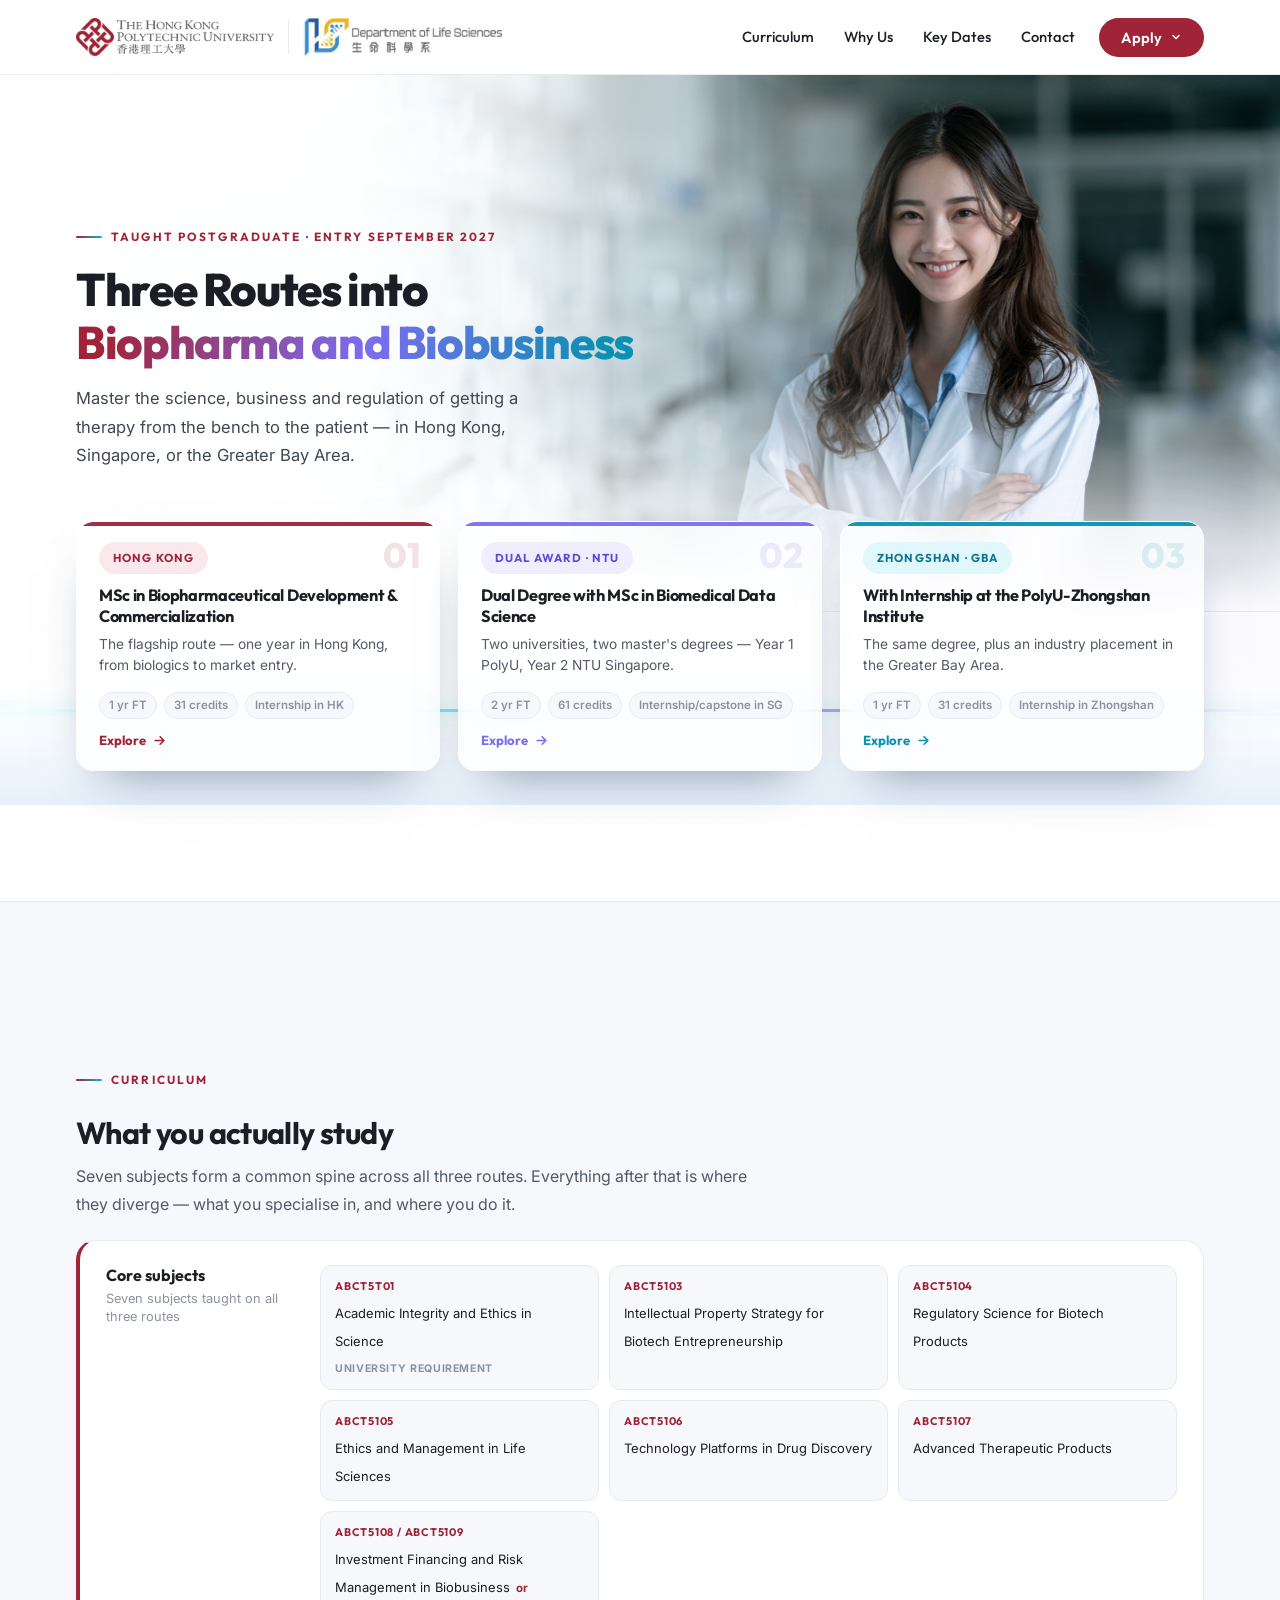
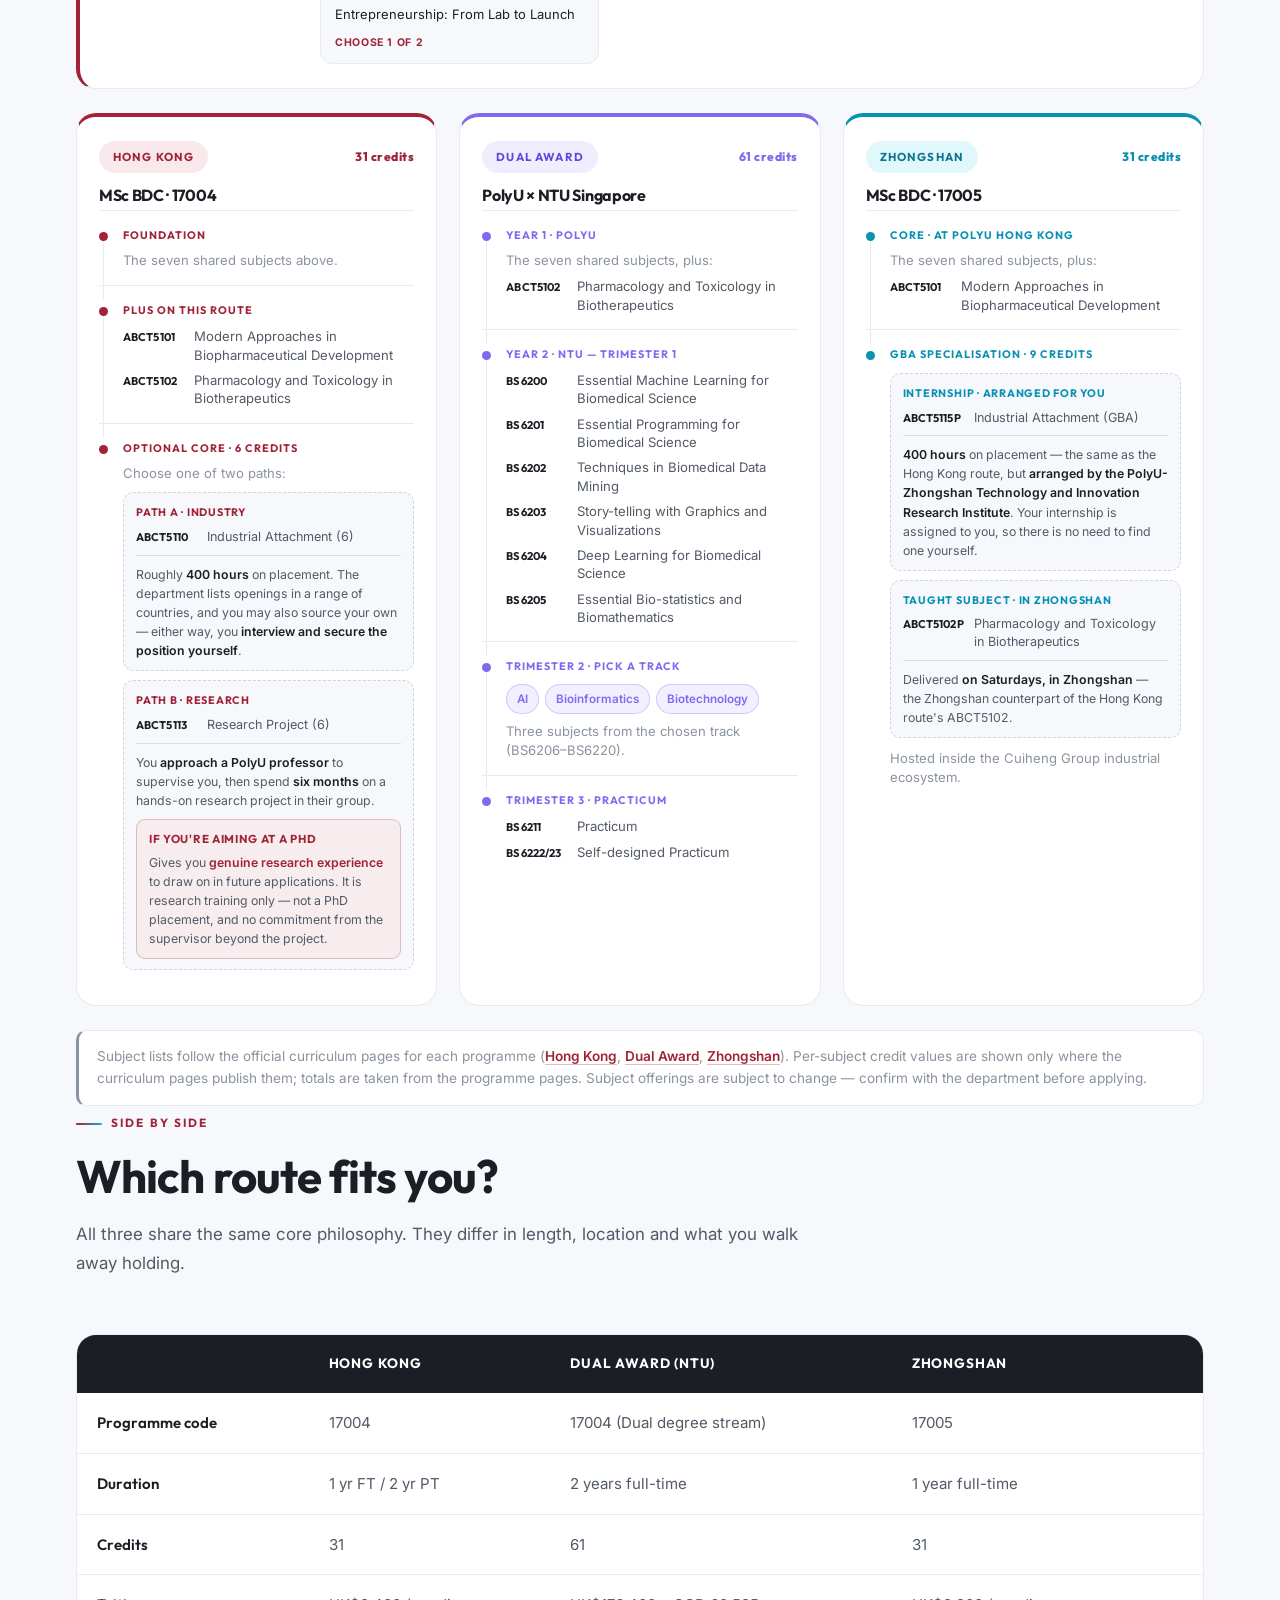
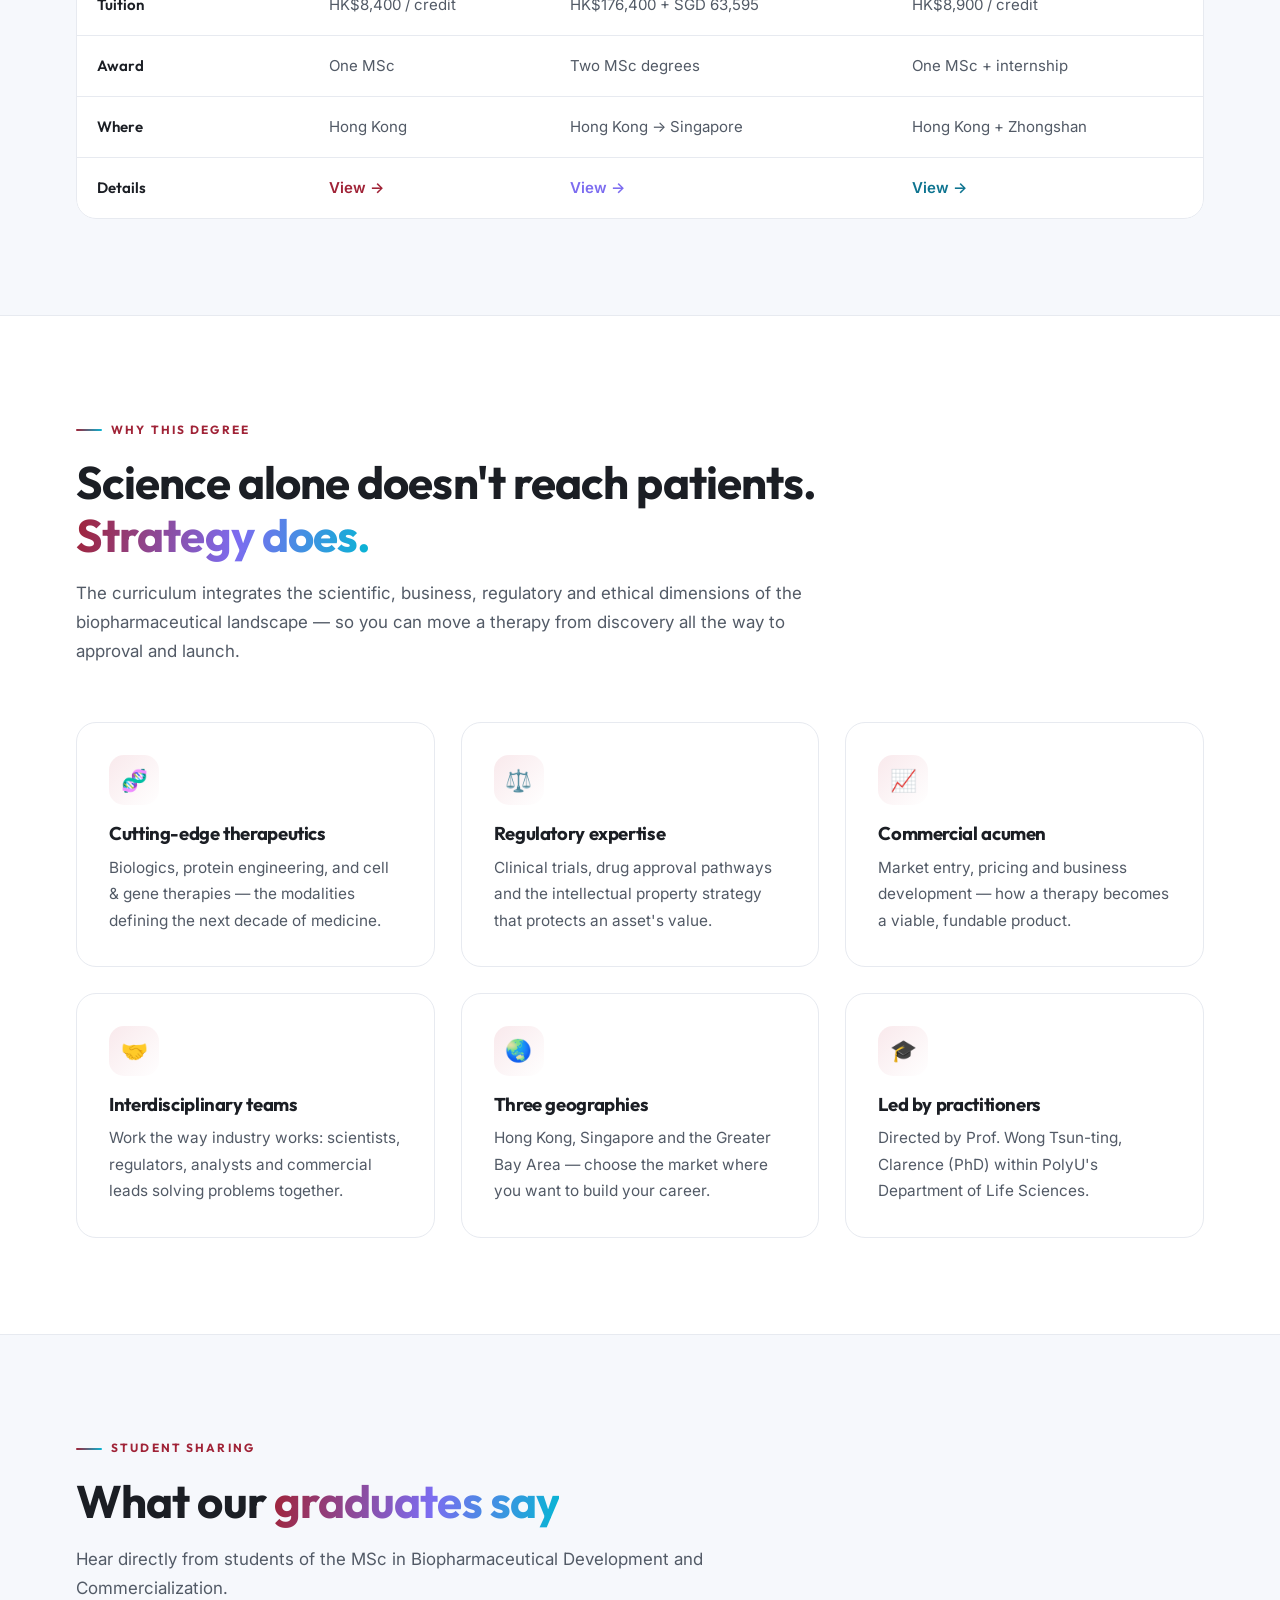
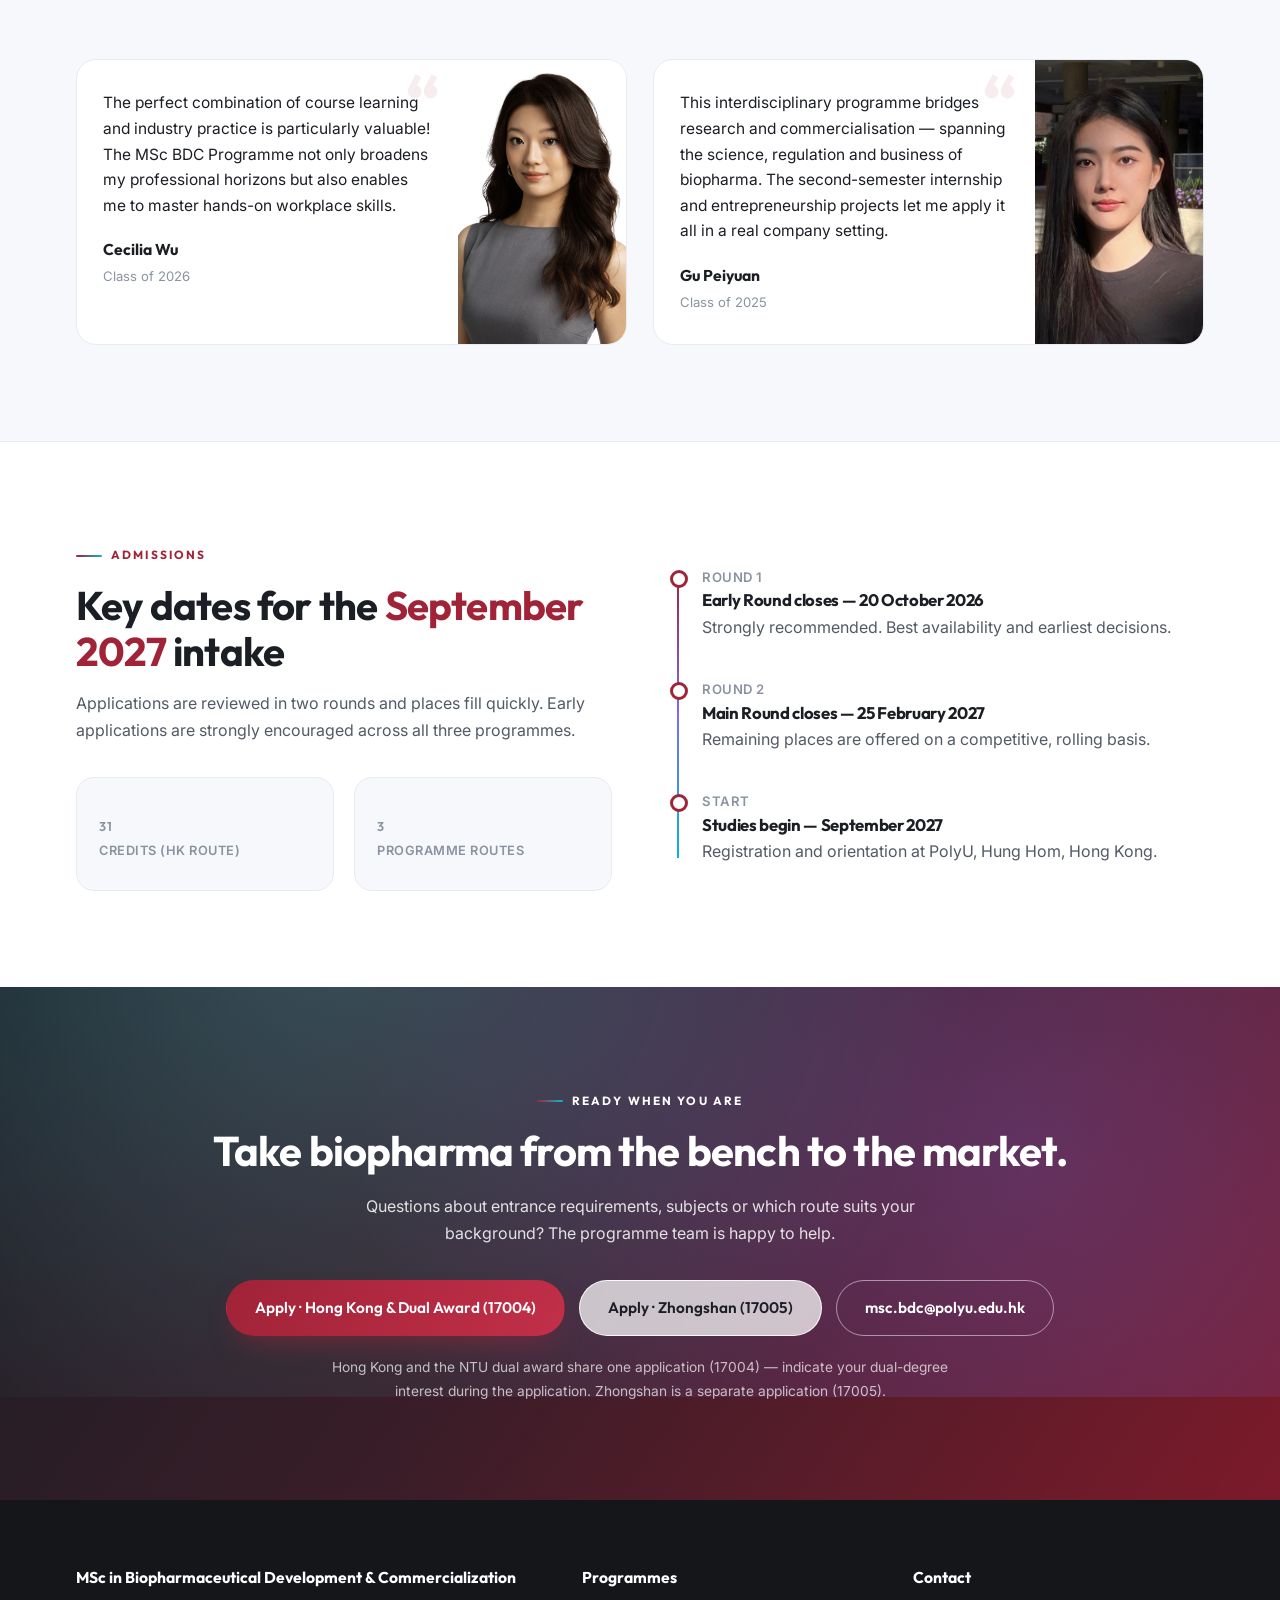
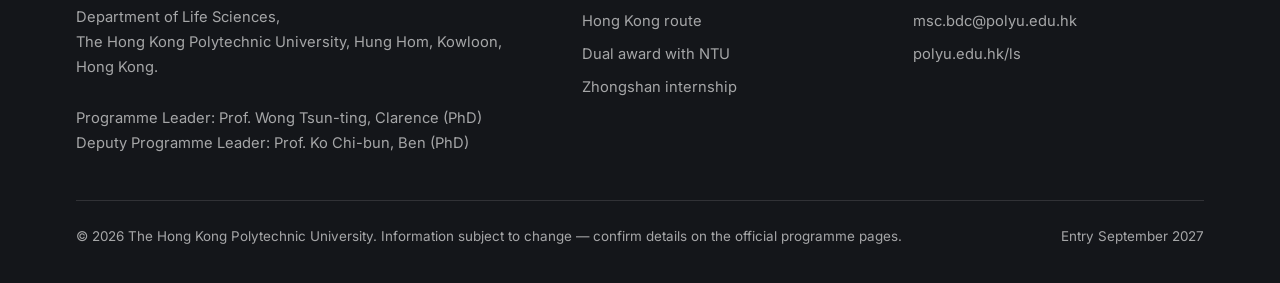
==== commit f17b93c0: "Nudge Gu Peiyuan photo horizontal centering (face was sitting left of frame)" ====
--- a/index.html
+++ b/index.html
@@ -659,7 +659,7 @@
             <small>Class of 2025</small>
           </figcaption>
         </div>
-        <div class="testi-photo"><img src="assets/student-gu.png" alt="Gu Peiyuan" style="object-position:50% 35%" /></div>
+        <div class="testi-photo"><img src="assets/student-gu.png" alt="Gu Peiyuan" style="object-position:38% 35%" /></div>
       </figure>
     </div>
   </div>
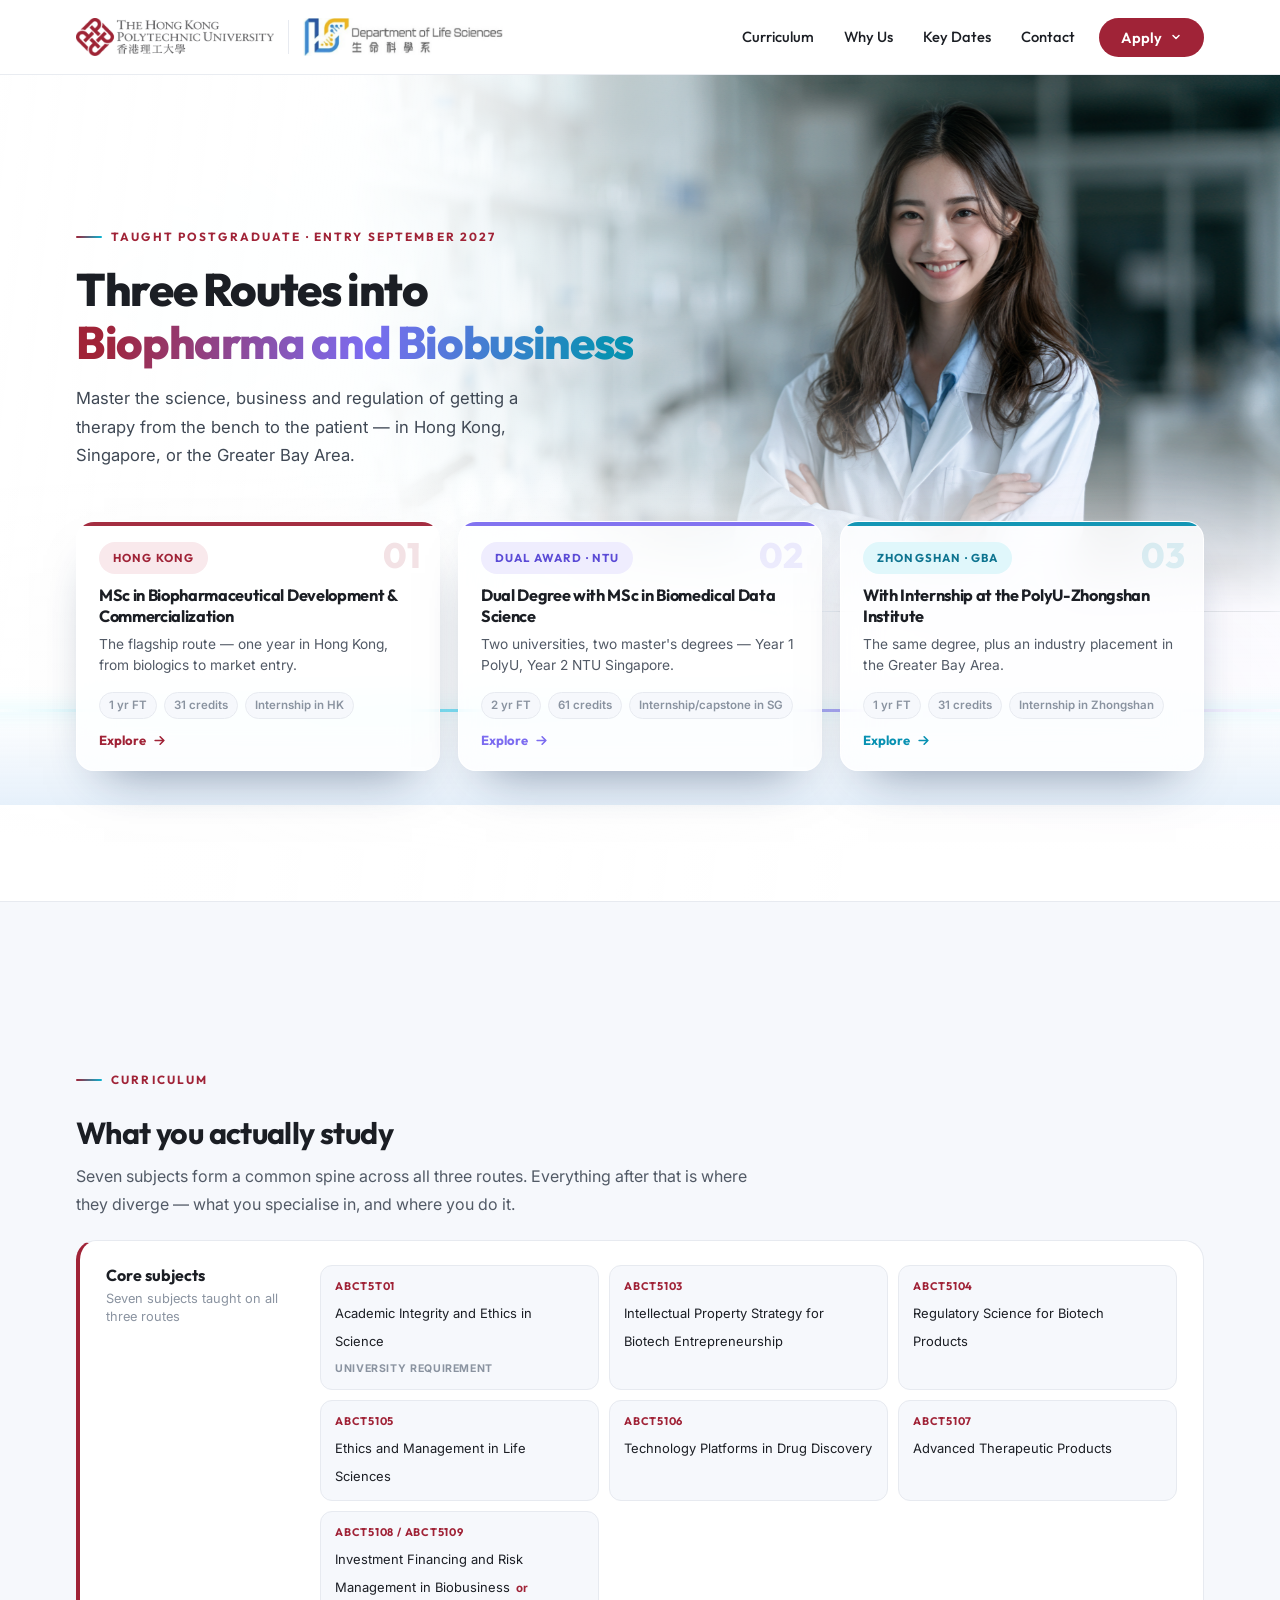
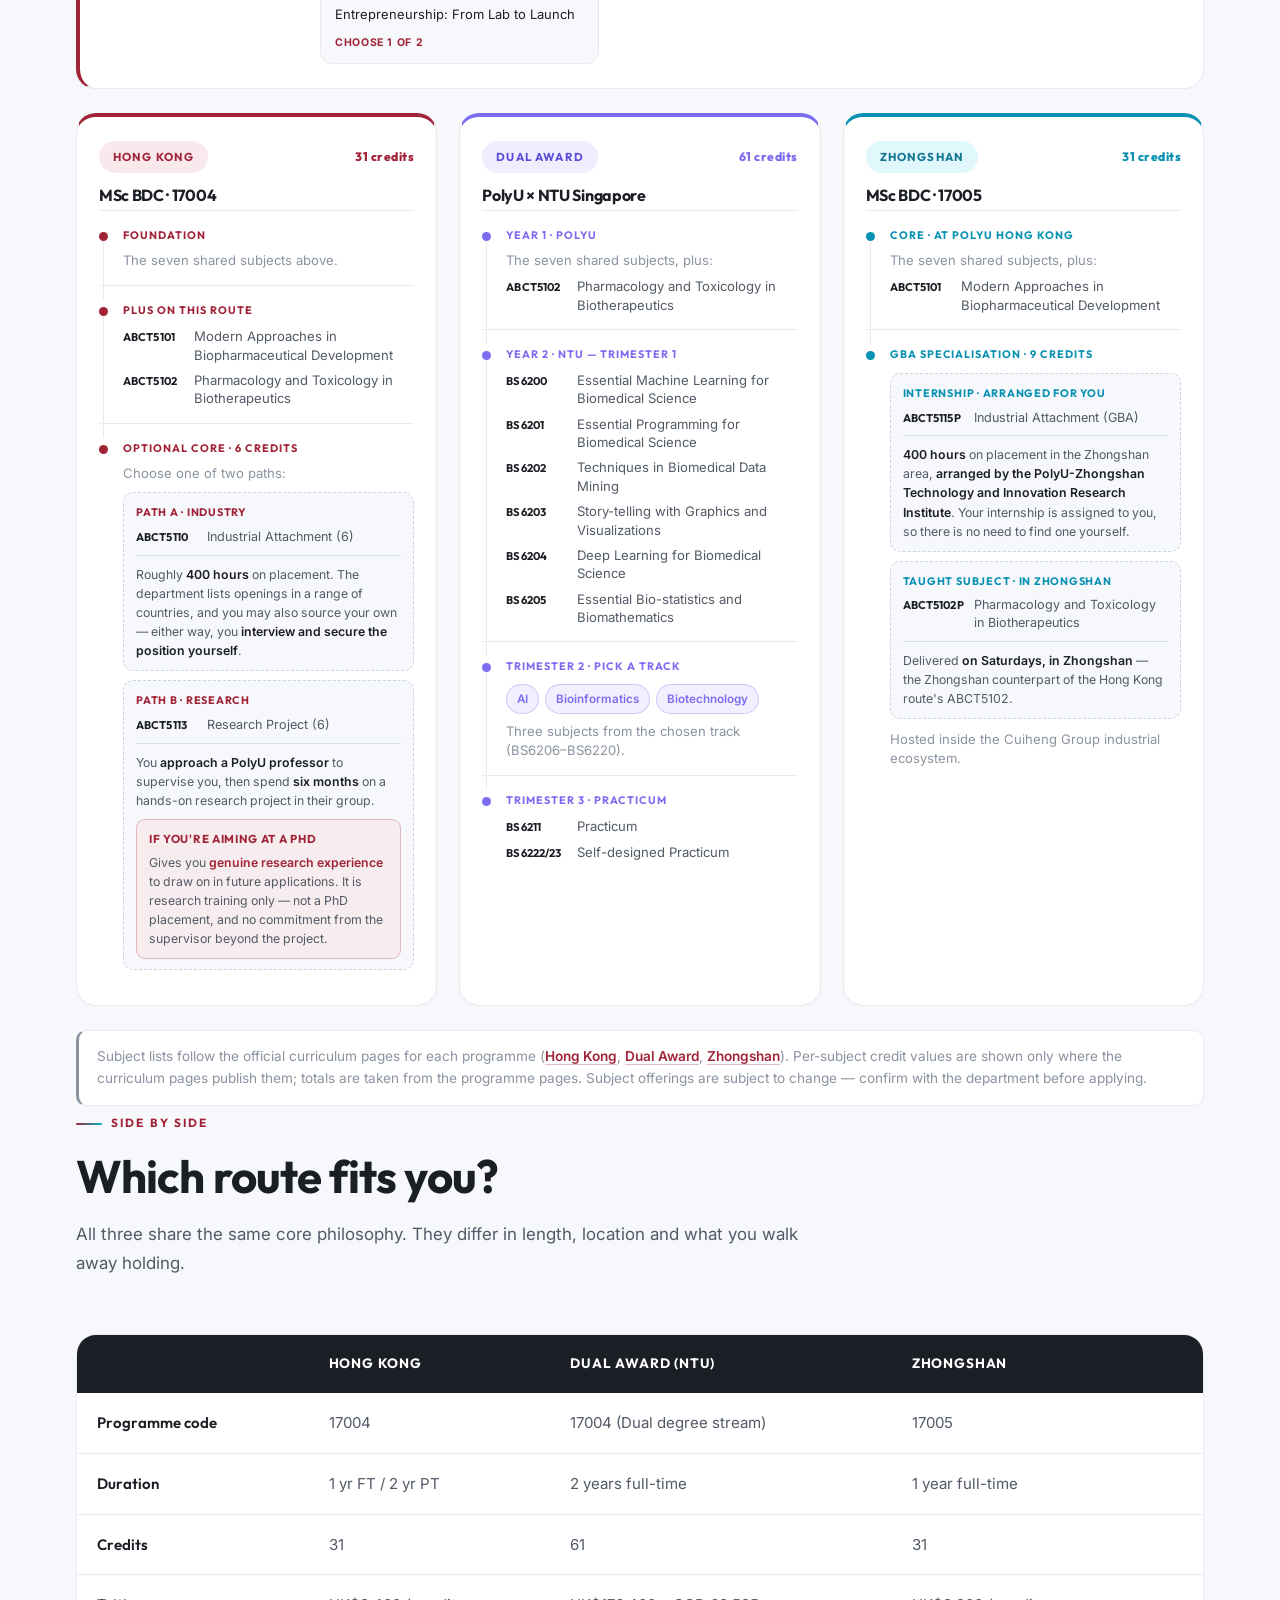
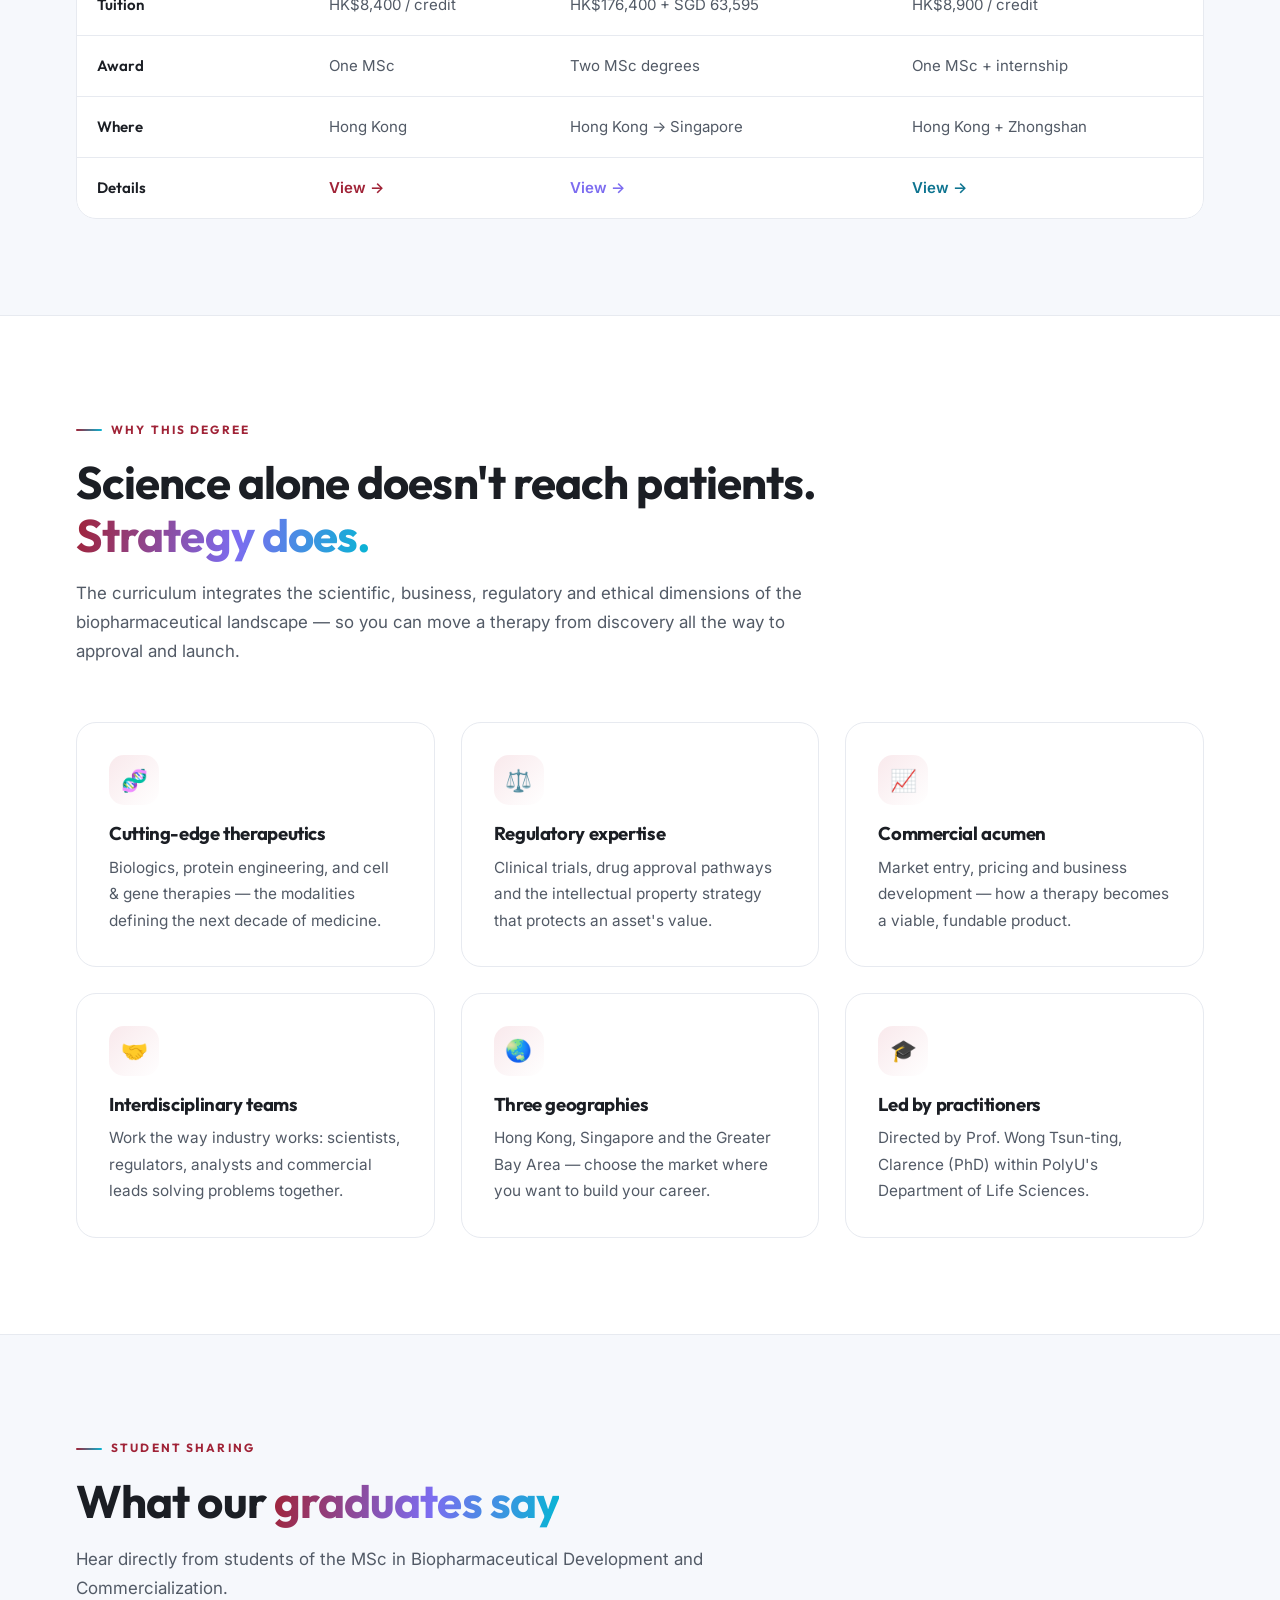
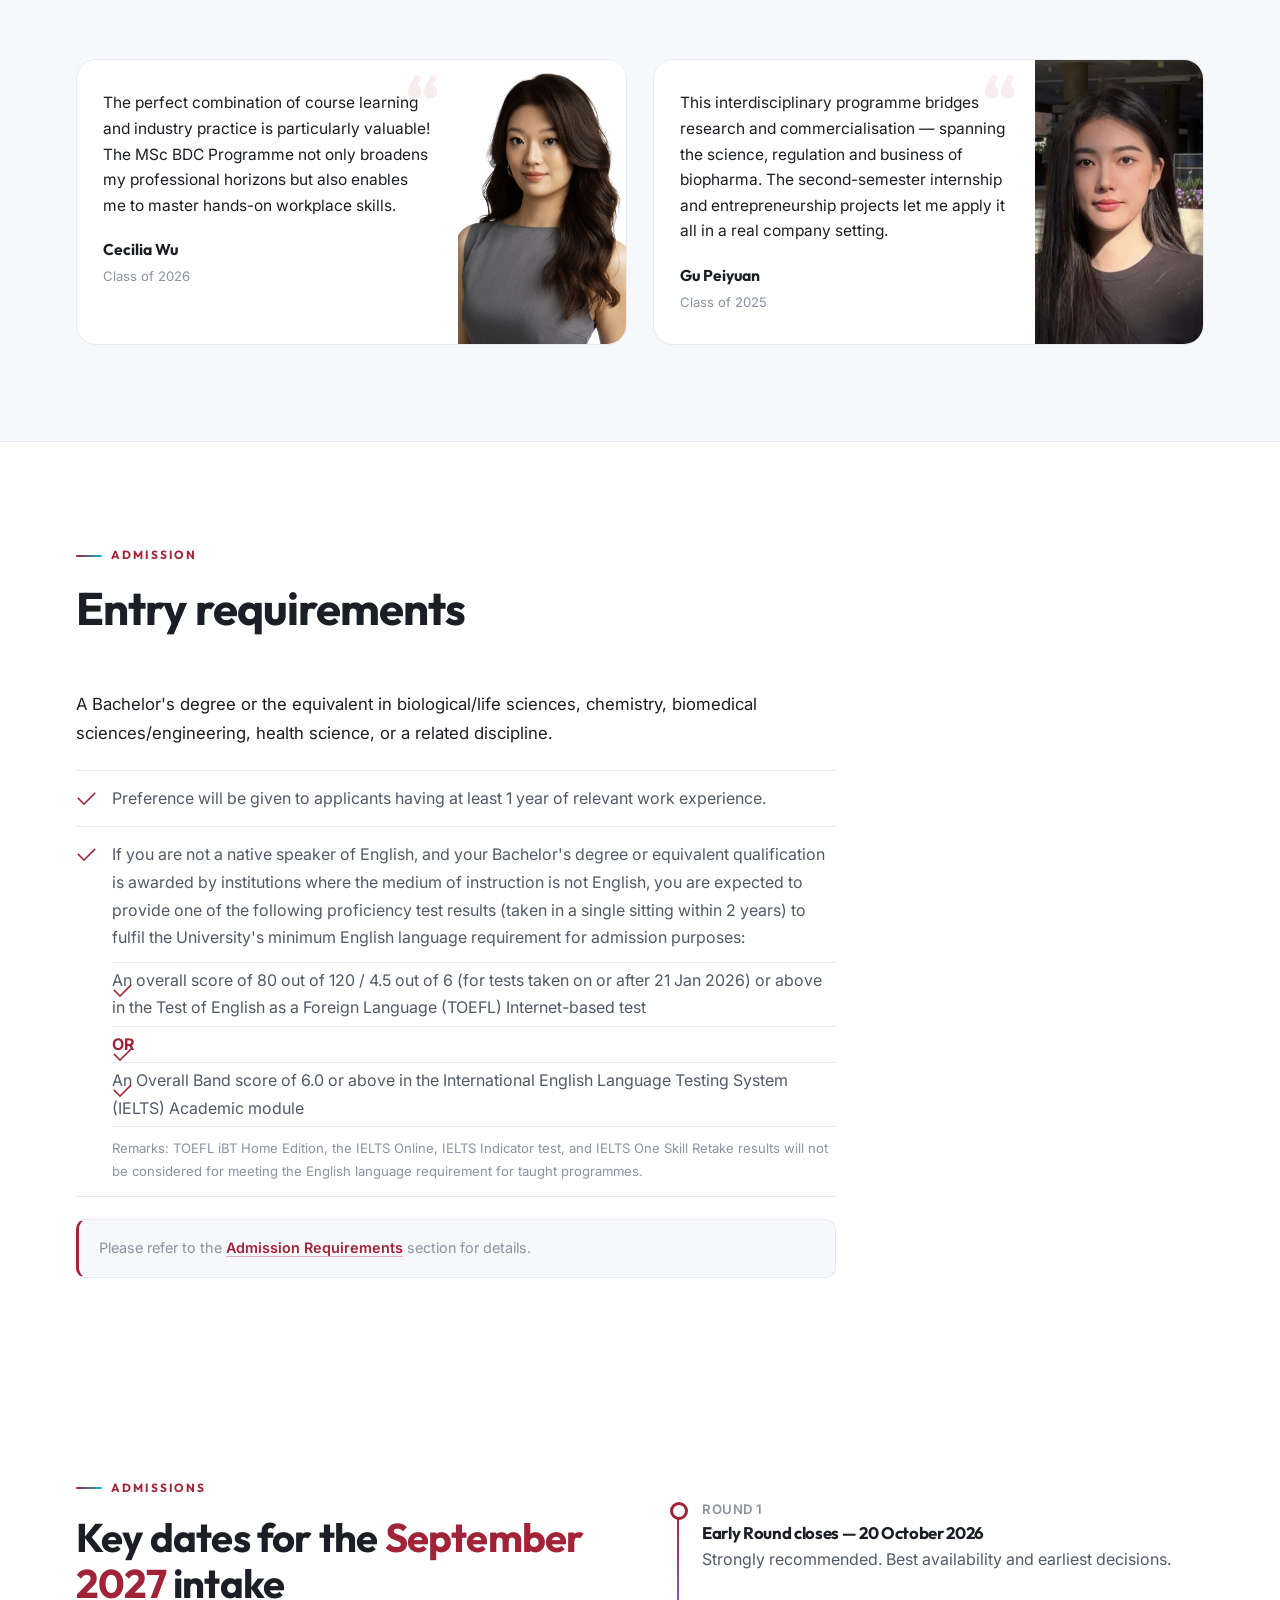
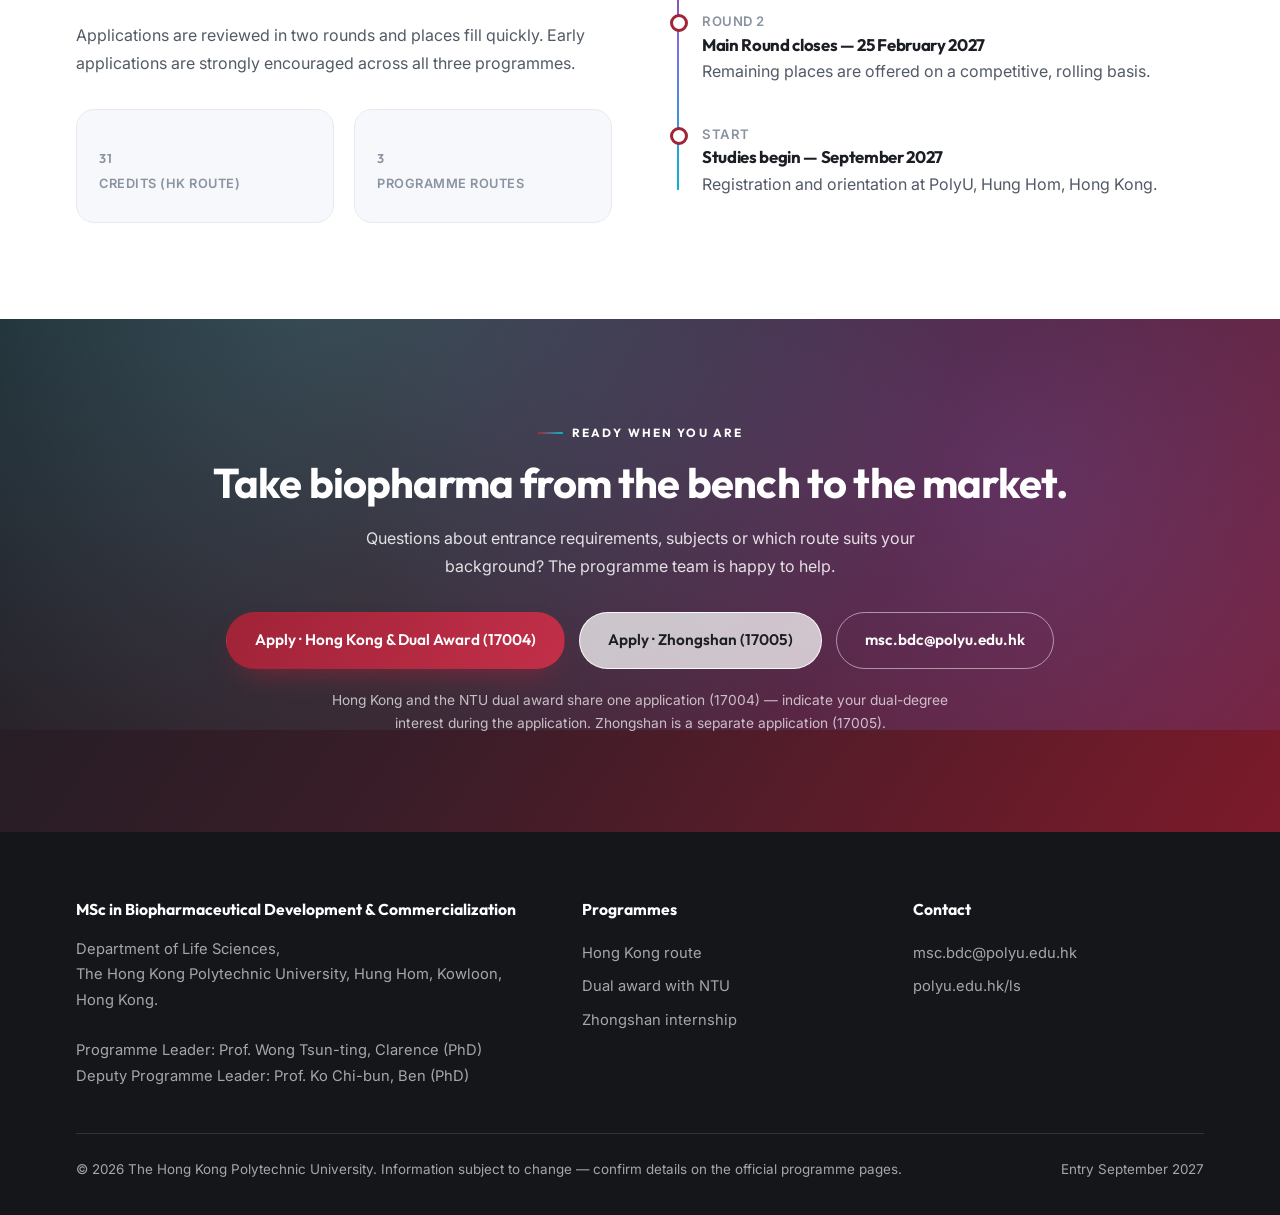
==== commit 9248af71: "Add entry requirements to all programme pages and homepage Adds the Bachelor's degree, work experien" ====
--- a/index.html
+++ b/index.html
@@ -225,6 +225,23 @@
   }
   .src-note a{color:var(--red);font-weight:600;border-bottom:1px solid rgba(160,35,55,.3)}
   .src-note a:hover{border-bottom-color:var(--red)}
+
+  /* ---------- entry requirements ---------- */
+  .reqs-list{list-style:none;margin-top:22px;max-width:760px}
+  .reqs-list li{position:relative;padding:14px 0 14px 36px;border-top:1px solid var(--line);font-size:1rem;color:var(--body)}
+  .reqs-list li:last-child{border-bottom:1px solid var(--line)}
+  .reqs-list li::before{
+    content:"";position:absolute;left:2px;top:20px;width:15px;height:8px;
+    border-left:2.5px solid var(--red);border-bottom:2.5px solid var(--red);
+    transform:rotate(-45deg);border-radius:1px;
+  }
+  .reqs-note{
+    margin-top:22px;max-width:760px;font-size:.9rem;color:var(--muted);
+    background:var(--bg-soft);border:1px solid var(--line);border-left:3px solid var(--red);
+    border-radius:10px;padding:16px 20px;
+  }
+  .reqs-note a{color:var(--red);font-weight:600;border-bottom:1.5px solid rgba(160,35,55,.35);transition:.2s}
+  .reqs-note a:hover{border-bottom-color:var(--red)}
 
   @media(max-width:980px){
     .curr{grid-template-columns:1fr}
@@ -558,7 +575,7 @@
             <ul class="subj">
               <li><code>ABCT5115P</code><span>Industrial Attachment (GBA)</span></li>
             </ul>
-            <p class="optinfo"><b>400 hours</b> on placement — the same as the Hong Kong route, but <b>arranged by the PolyU-Zhongshan Technology and Innovation Research Institute</b>. Your internship is assigned to you, so there is no need to find one yourself.</p>
+            <p class="optinfo"><b>400 hours</b> on placement in the Zhongshan area, <b>arranged by the PolyU-Zhongshan Technology and Innovation Research Institute</b>. Your internship is assigned to you, so there is no need to find one yourself.</p>
           </div>
           <div class="opt">
             <em>Taught subject · in Zhongshan</em>
@@ -662,6 +679,29 @@
         <div class="testi-photo"><img src="assets/student-gu.png" alt="Gu Peiyuan" style="object-position:38% 35%" /></div>
       </figure>
     </div>
+  </div>
+</section>
+
+<!-- ================= ENTRY REQUIREMENTS ================= -->
+<section id="requirements">
+  <div class="wrap">
+    <div class="sec-head rv">
+      <span class="kicker">Admission</span>
+      <h2>Entry requirements</h2>
+    </div>
+    <p class="rv" style="max-width:760px;font-size:1.05rem;color:var(--ink)">A Bachelor's degree or the equivalent in biological/life sciences, chemistry, biomedical sciences/engineering, health science, or a related discipline.</p>
+    <ul class="reqs-list rv">
+      <li>Preference will be given to applicants having at least 1 year of relevant work experience.</li>
+      <li>If you are not a native speaker of English, and your Bachelor's degree or equivalent qualification is awarded by institutions where the medium of instruction is not English, you are expected to provide one of the following proficiency test results (taken in a single sitting within 2 years) to fulfil the University's minimum English language requirement for admission purposes:
+        <ul style="list-style:none;margin-top:10px;padding:0">
+          <li style="padding:4px 0">An overall score of 80 out of 120 / 4.5 out of 6 (for tests taken on or after 21 Jan 2026) or above in the Test of English as a Foreign Language (TOEFL) Internet-based test</li>
+          <li style="padding:4px 0;font-weight:700;color:var(--red)">OR</li>
+          <li style="padding:4px 0">An Overall Band score of 6.0 or above in the International English Language Testing System (IELTS) Academic module</li>
+        </ul>
+        <p style="margin-top:10px;font-size:.82rem;color:var(--muted)">Remarks: TOEFL iBT Home Edition, the IELTS Online, IELTS Indicator test, and IELTS One Skill Retake results will not be considered for meeting the English language requirement for taught programmes.</p>
+      </li>
+    </ul>
+    <p class="reqs-note rv">Please refer to the <a href="https://www.polyu.edu.hk/study/pg/taught-postgraduate/admission-requirements-tpg" target="_blank" rel="noopener">Admission Requirements</a> section for details.</p>
   </div>
 </section>
 
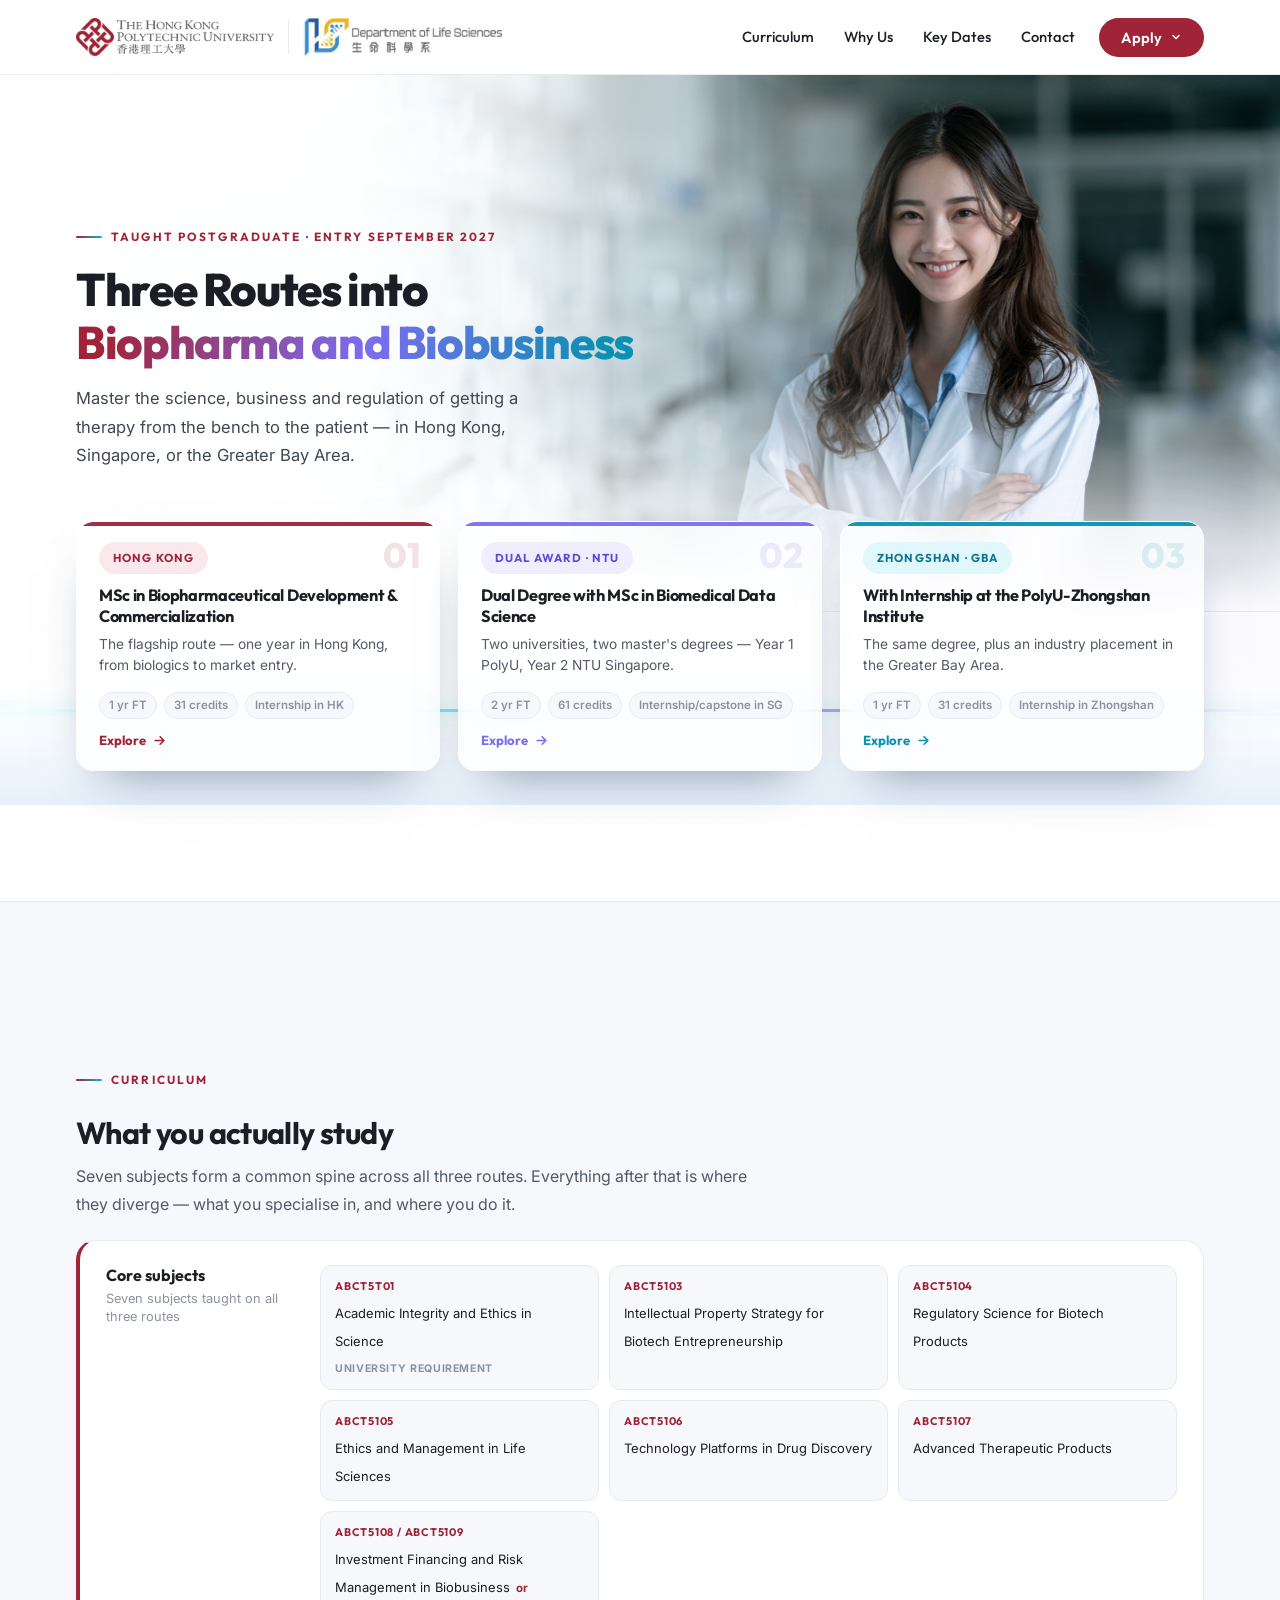
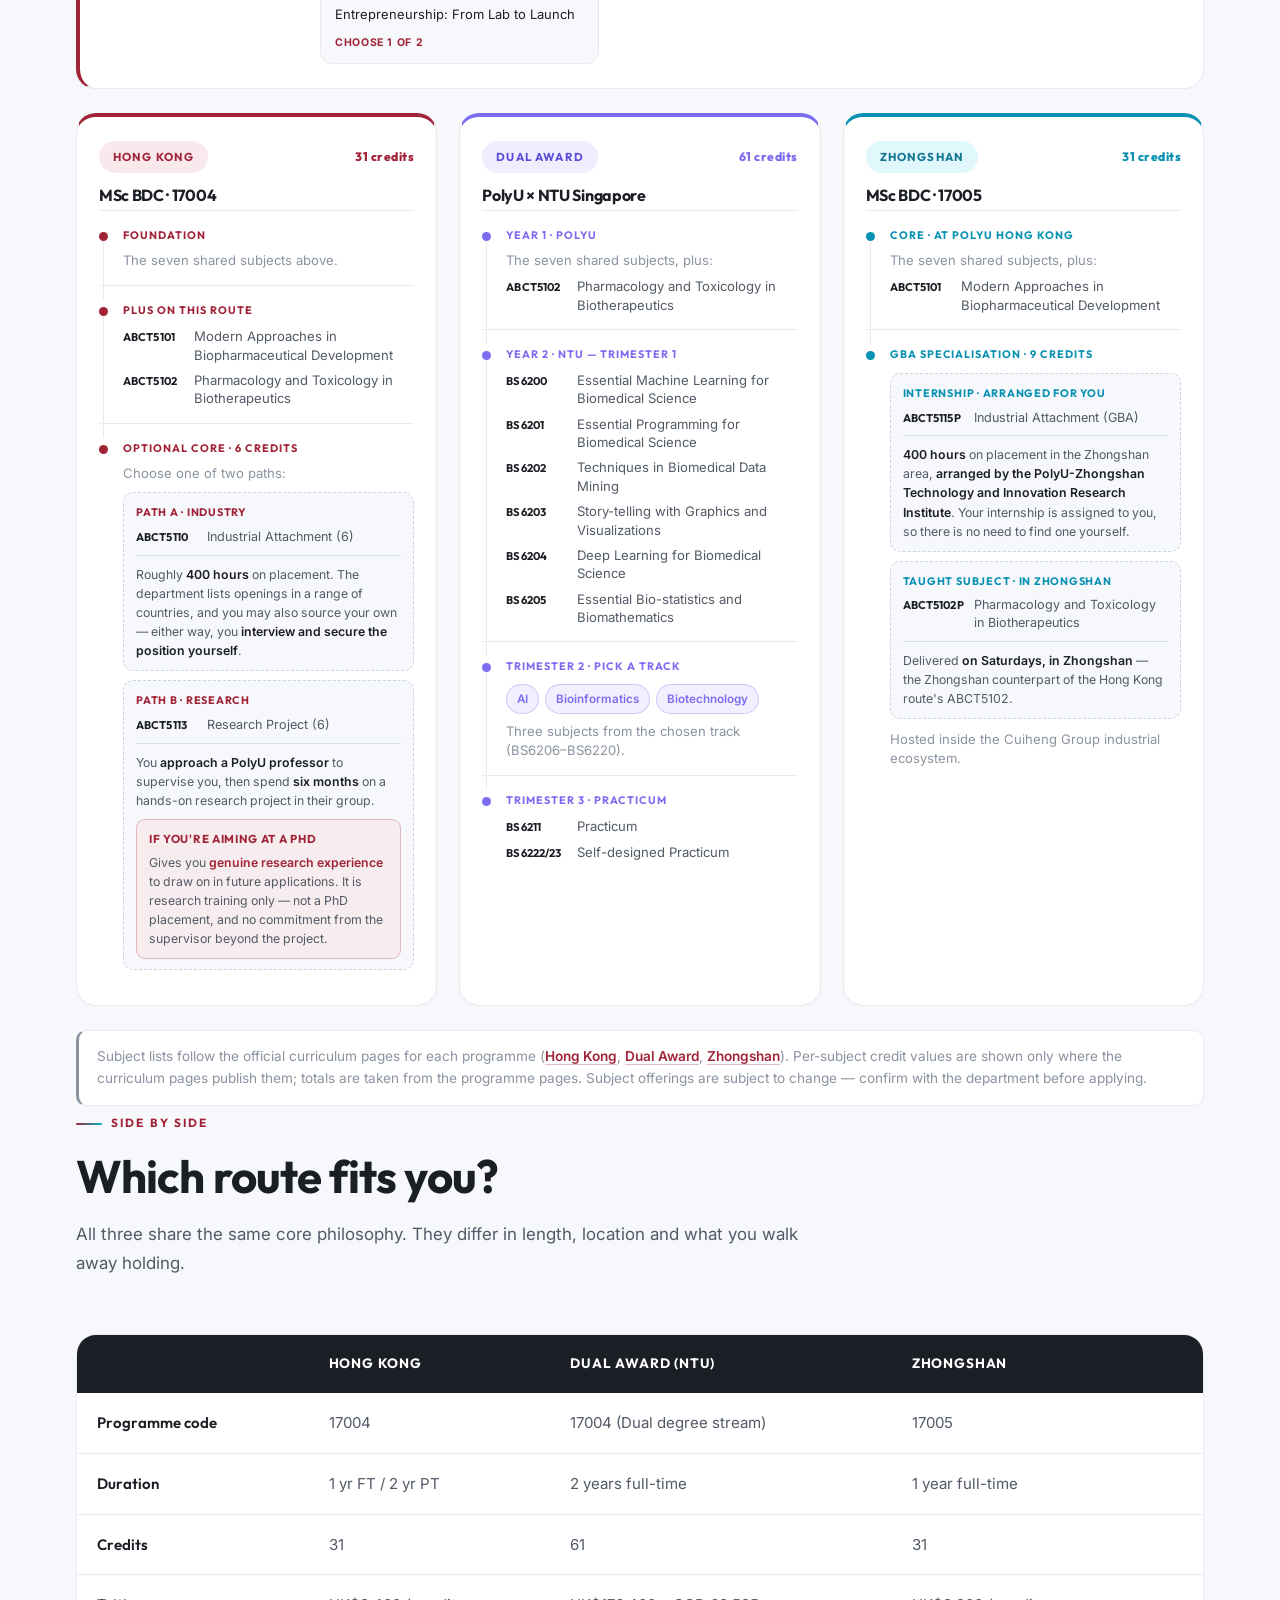
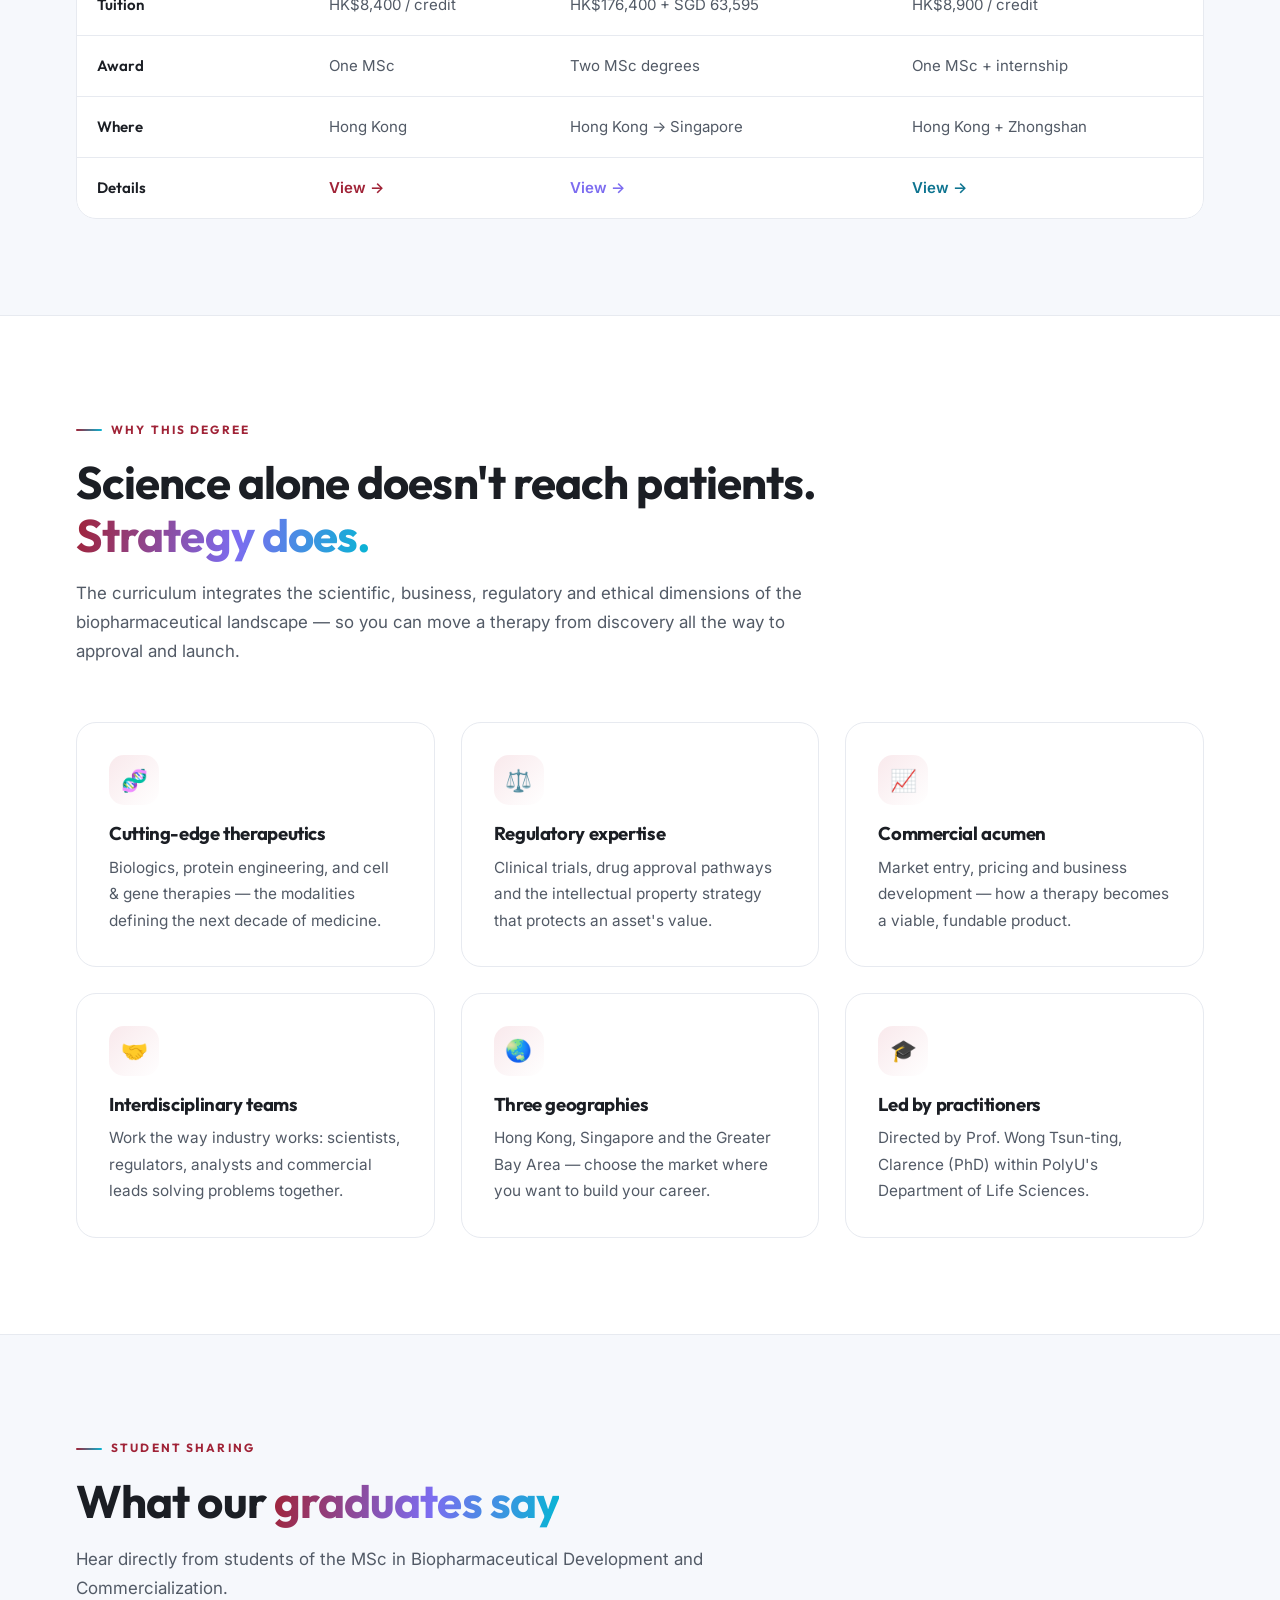
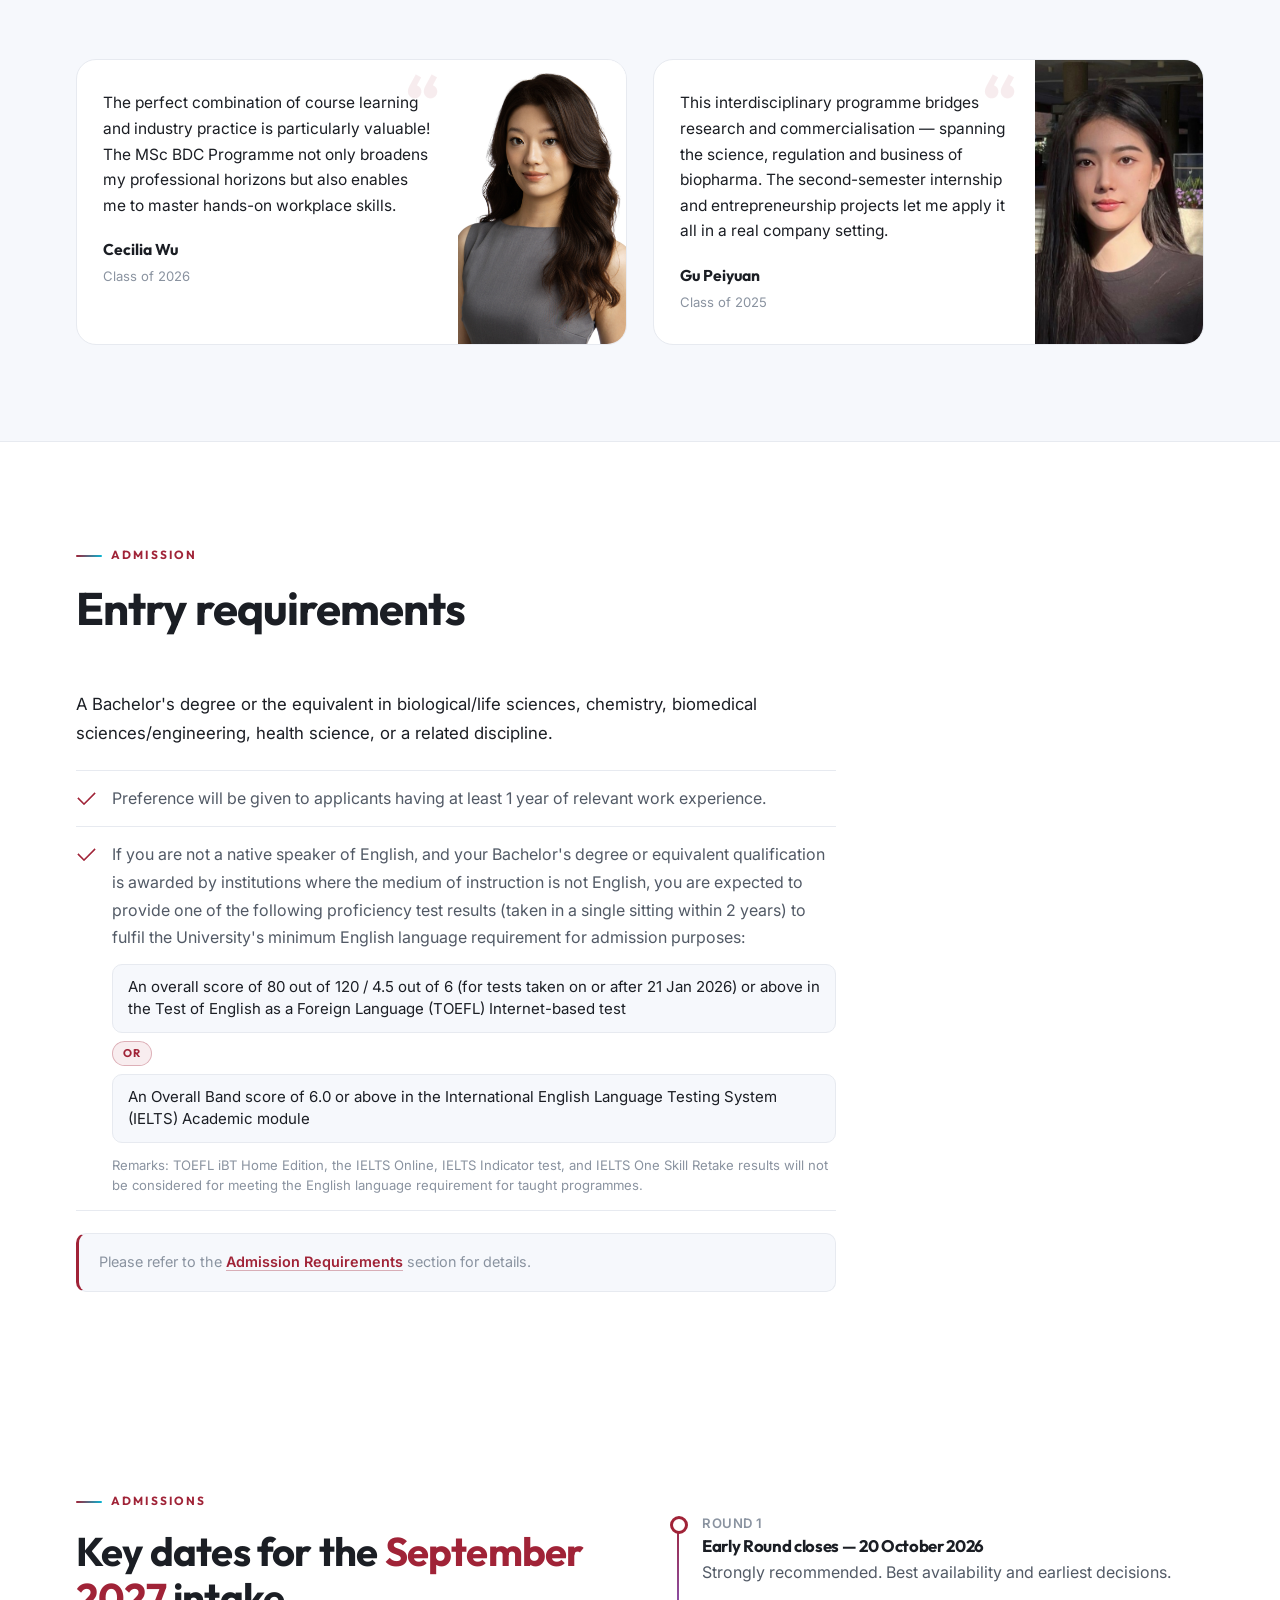
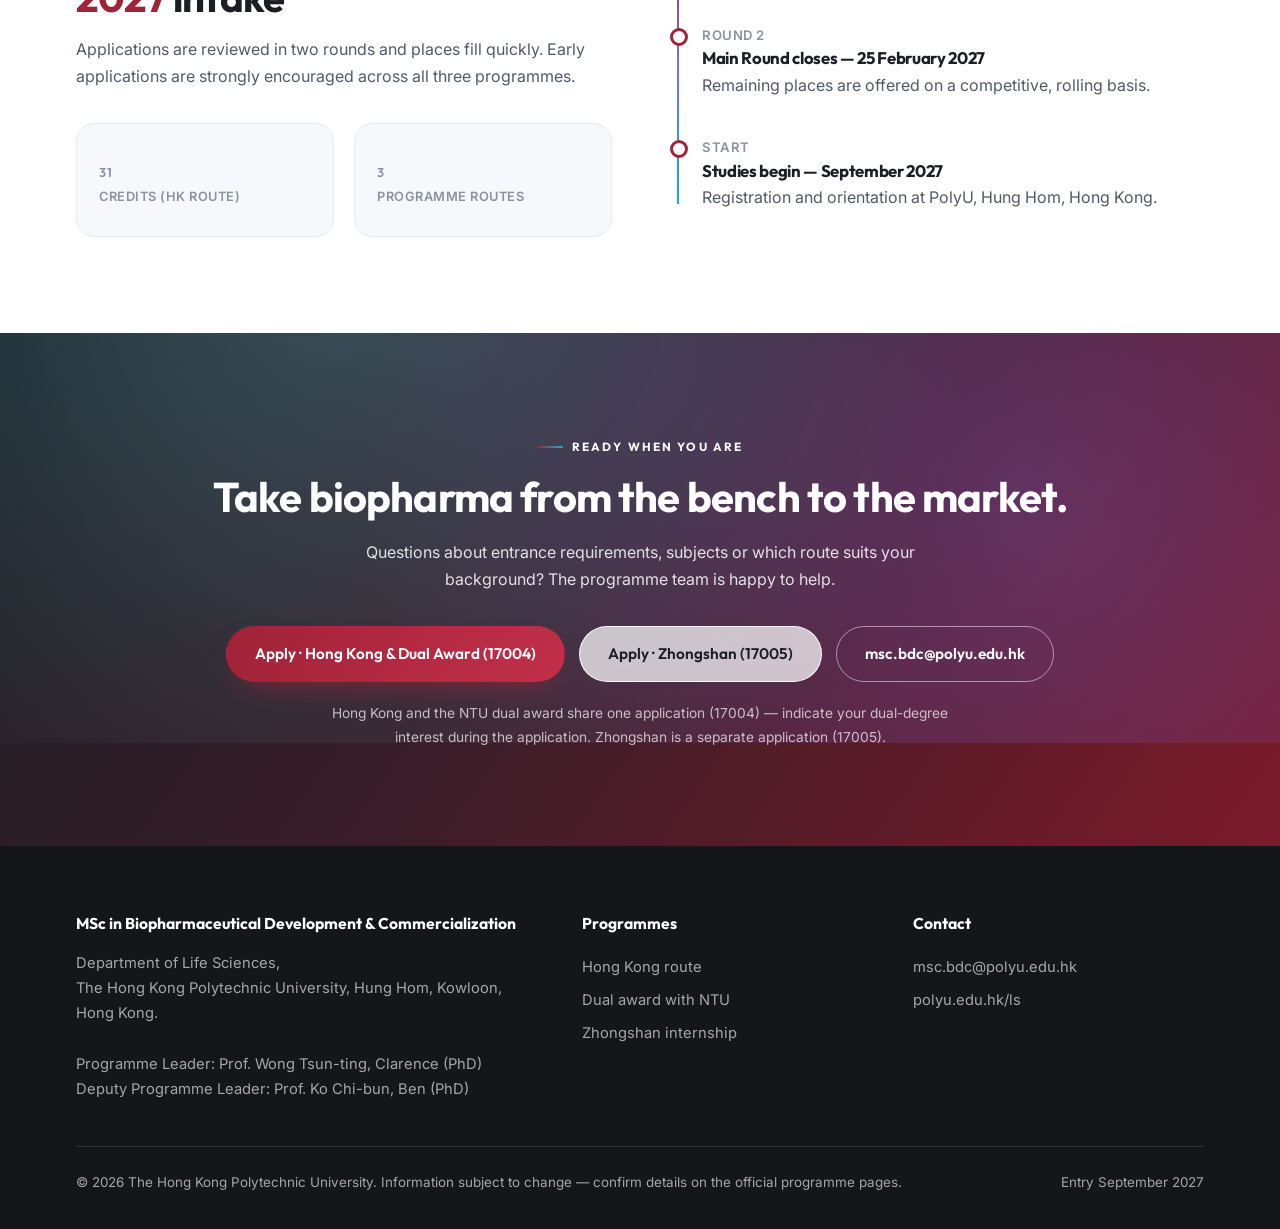
==== commit 0d85b369: "Fix checkmark bleeding onto nested TOEFL/IELTS options The .ticks li::before selector was matching n" ====
--- a/index.html
+++ b/index.html
@@ -228,13 +228,21 @@
 
   /* ---------- entry requirements ---------- */
   .reqs-list{list-style:none;margin-top:22px;max-width:760px}
-  .reqs-list li{position:relative;padding:14px 0 14px 36px;border-top:1px solid var(--line);font-size:1rem;color:var(--body)}
-  .reqs-list li:last-child{border-bottom:1px solid var(--line)}
-  .reqs-list li::before{
+  .reqs-list > li{position:relative;padding:14px 0 14px 36px;border-top:1px solid var(--line);font-size:1rem;color:var(--body)}
+  .reqs-list > li:last-child{border-bottom:1px solid var(--line)}
+  .reqs-list > li::before{
     content:"";position:absolute;left:2px;top:20px;width:15px;height:8px;
     border-left:2.5px solid var(--red);border-bottom:2.5px solid var(--red);
     transform:rotate(-45deg);border-radius:1px;
   }
+  .cond-group{margin-top:12px;display:flex;flex-direction:column;gap:8px}
+  .cond{background:var(--bg-soft);border:1px solid var(--line);border-radius:10px;padding:11px 15px;font-size:.94rem;color:var(--ink);line-height:1.5}
+  .cond-or{
+    align-self:flex-start;font-family:var(--head);font-weight:700;font-size:.7rem;
+    letter-spacing:.08em;color:var(--red);padding:2px 10px;border-radius:100px;
+    background:rgba(160,35,55,.08);border:1px solid rgba(160,35,55,.3);
+  }
+  .cond-remark{margin-top:12px;font-size:.82rem;color:var(--muted);line-height:1.55}
   .reqs-note{
     margin-top:22px;max-width:760px;font-size:.9rem;color:var(--muted);
     background:var(--bg-soft);border:1px solid var(--line);border-left:3px solid var(--red);
@@ -693,12 +701,12 @@
     <ul class="reqs-list rv">
       <li>Preference will be given to applicants having at least 1 year of relevant work experience.</li>
       <li>If you are not a native speaker of English, and your Bachelor's degree or equivalent qualification is awarded by institutions where the medium of instruction is not English, you are expected to provide one of the following proficiency test results (taken in a single sitting within 2 years) to fulfil the University's minimum English language requirement for admission purposes:
-        <ul style="list-style:none;margin-top:10px;padding:0">
-          <li style="padding:4px 0">An overall score of 80 out of 120 / 4.5 out of 6 (for tests taken on or after 21 Jan 2026) or above in the Test of English as a Foreign Language (TOEFL) Internet-based test</li>
-          <li style="padding:4px 0;font-weight:700;color:var(--red)">OR</li>
-          <li style="padding:4px 0">An Overall Band score of 6.0 or above in the International English Language Testing System (IELTS) Academic module</li>
-        </ul>
-        <p style="margin-top:10px;font-size:.82rem;color:var(--muted)">Remarks: TOEFL iBT Home Edition, the IELTS Online, IELTS Indicator test, and IELTS One Skill Retake results will not be considered for meeting the English language requirement for taught programmes.</p>
+        <div class="cond-group">
+          <div class="cond">An overall score of 80 out of 120 / 4.5 out of 6 (for tests taken on or after 21 Jan 2026) or above in the Test of English as a Foreign Language (TOEFL) Internet-based test</div>
+          <span class="cond-or">OR</span>
+          <div class="cond">An Overall Band score of 6.0 or above in the International English Language Testing System (IELTS) Academic module</div>
+        </div>
+        <p class="cond-remark">Remarks: TOEFL iBT Home Edition, the IELTS Online, IELTS Indicator test, and IELTS One Skill Retake results will not be considered for meeting the English language requirement for taught programmes.</p>
       </li>
     </ul>
     <p class="reqs-note rv">Please refer to the <a href="https://www.polyu.edu.hk/study/pg/taught-postgraduate/admission-requirements-tpg" target="_blank" rel="noopener">Admission Requirements</a> section for details.</p>
